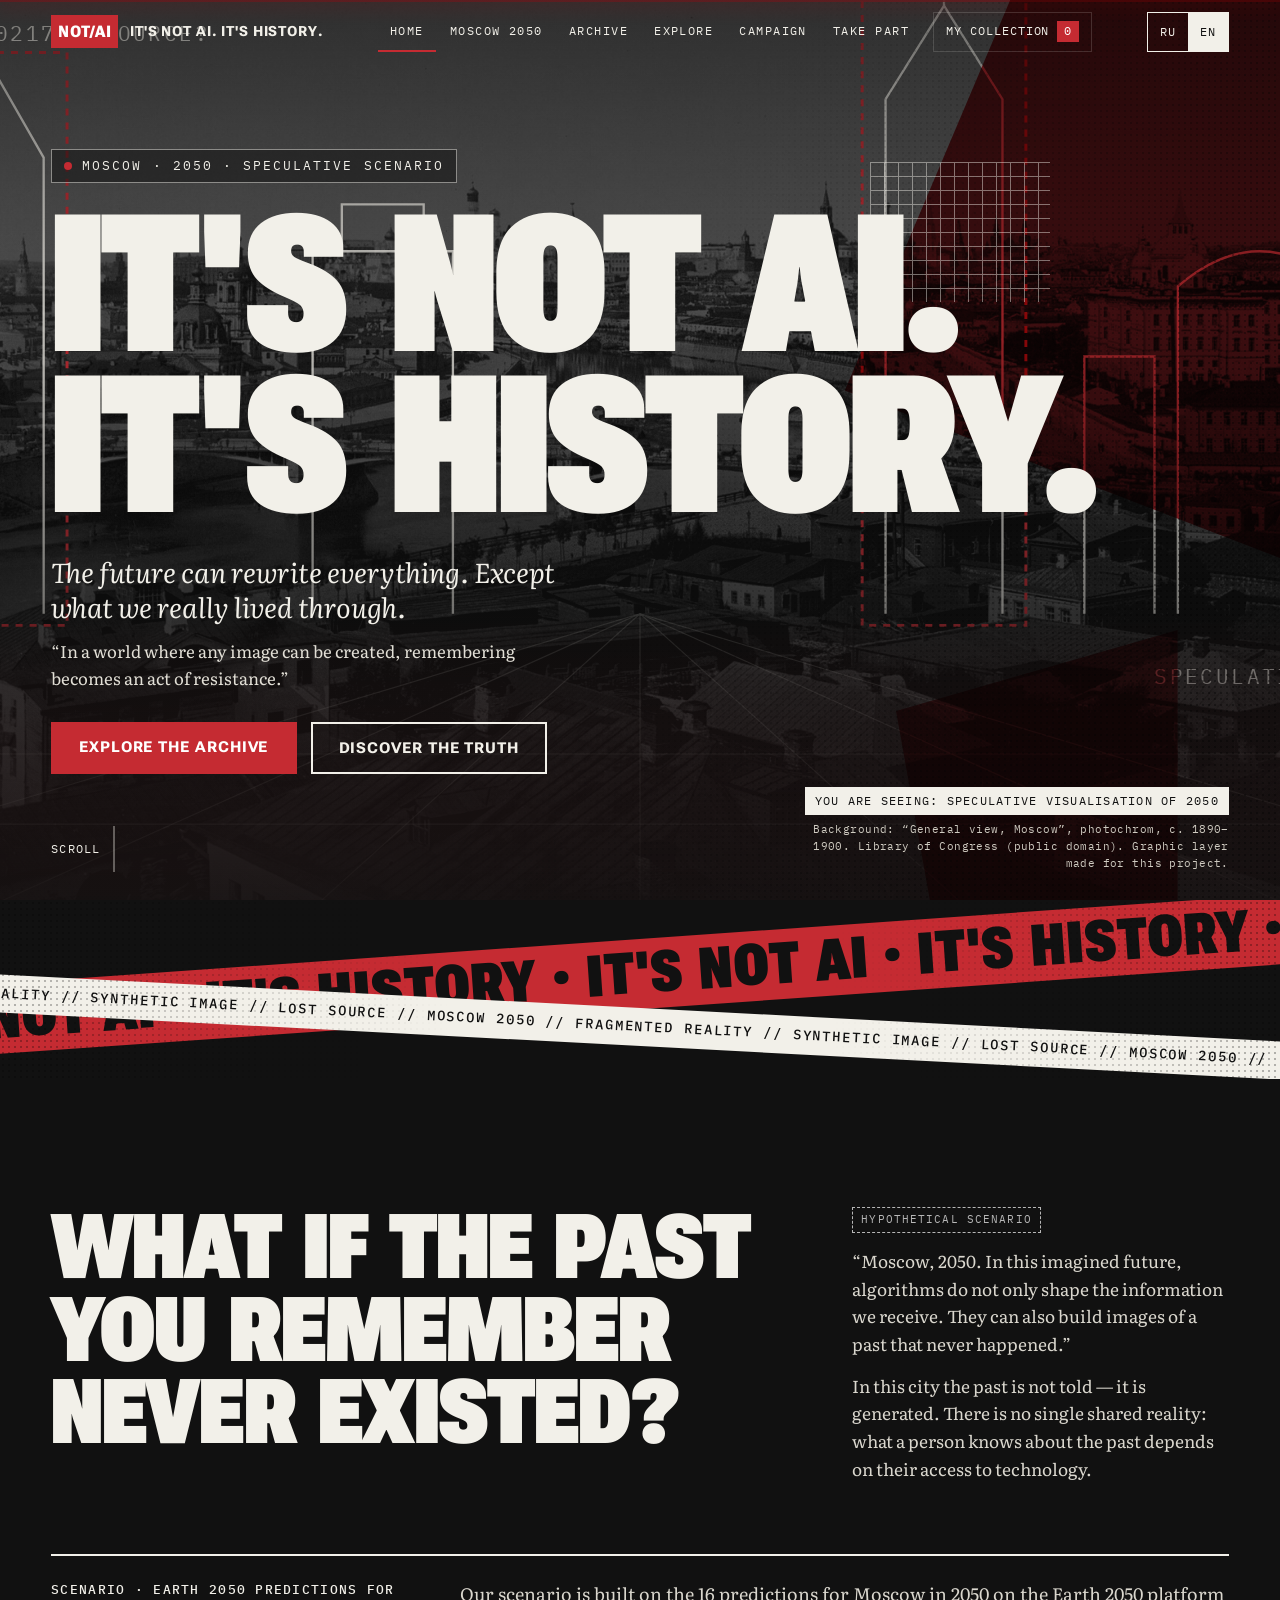
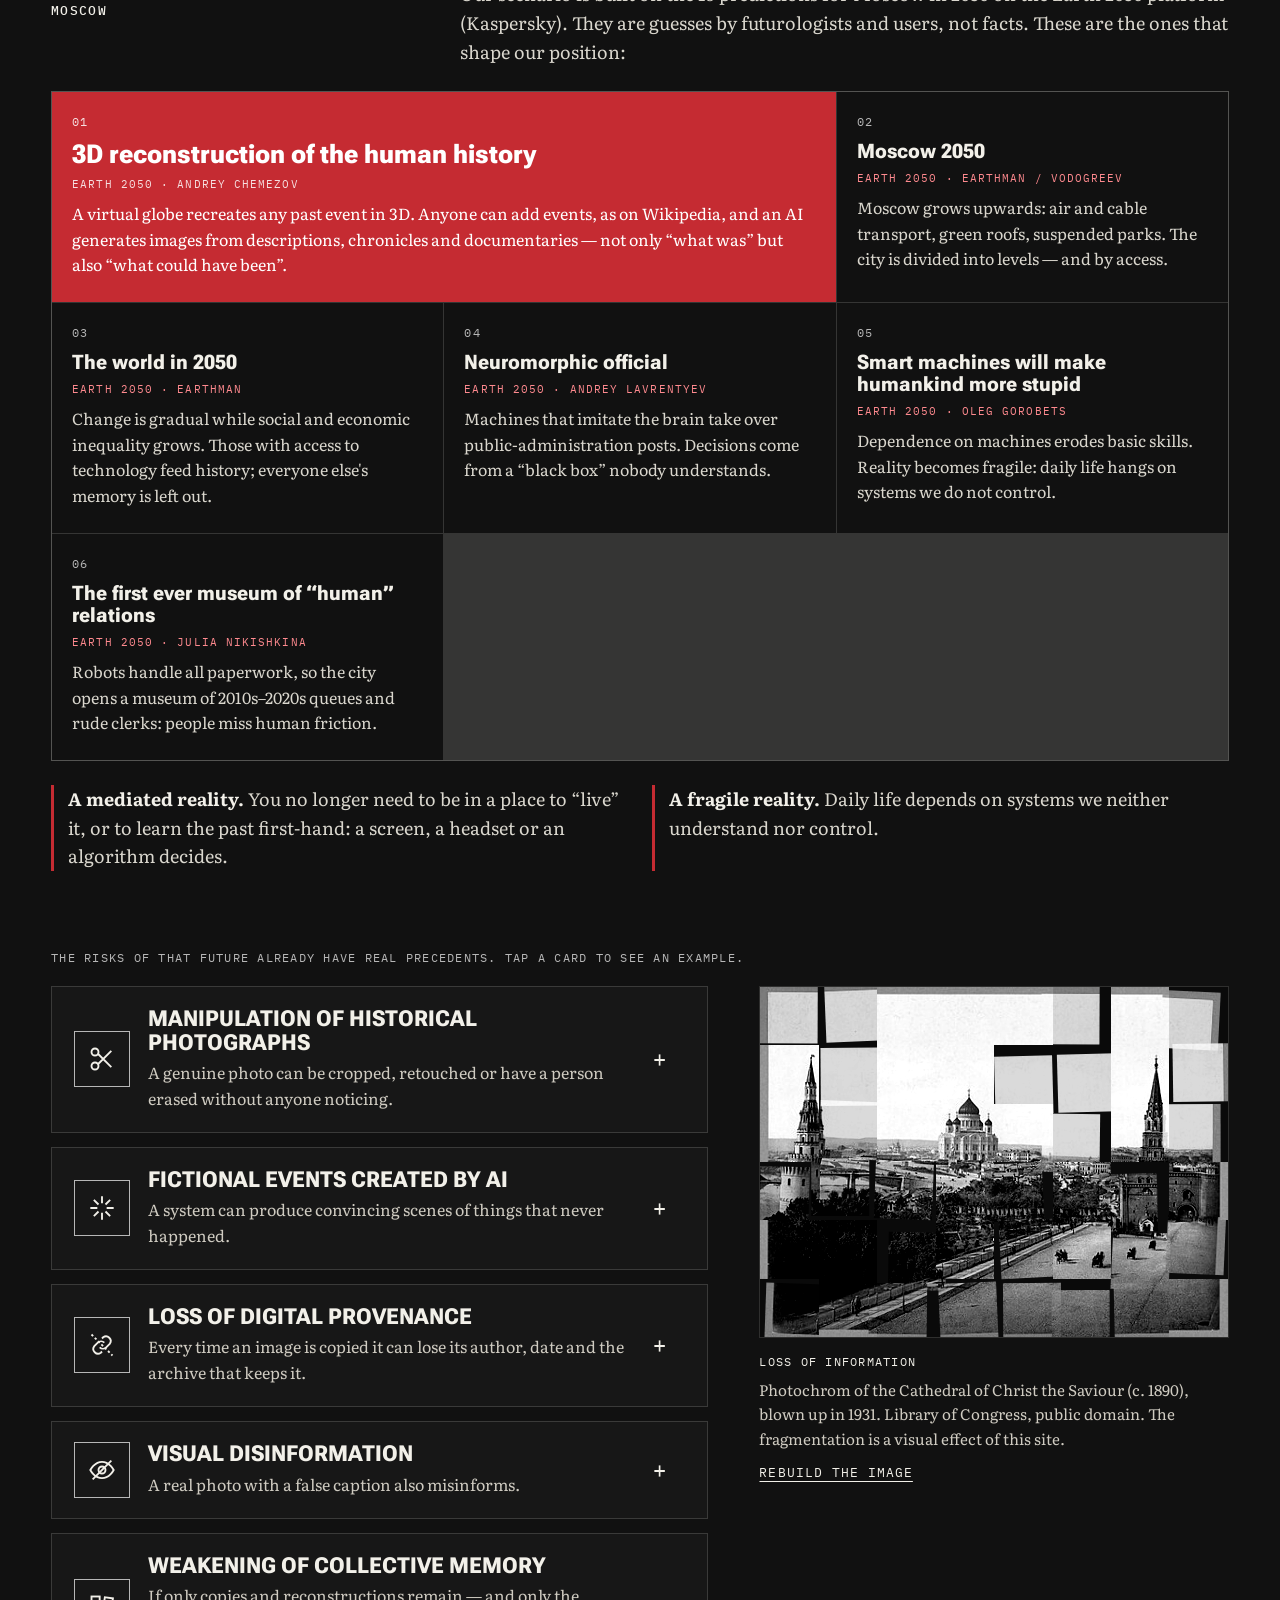
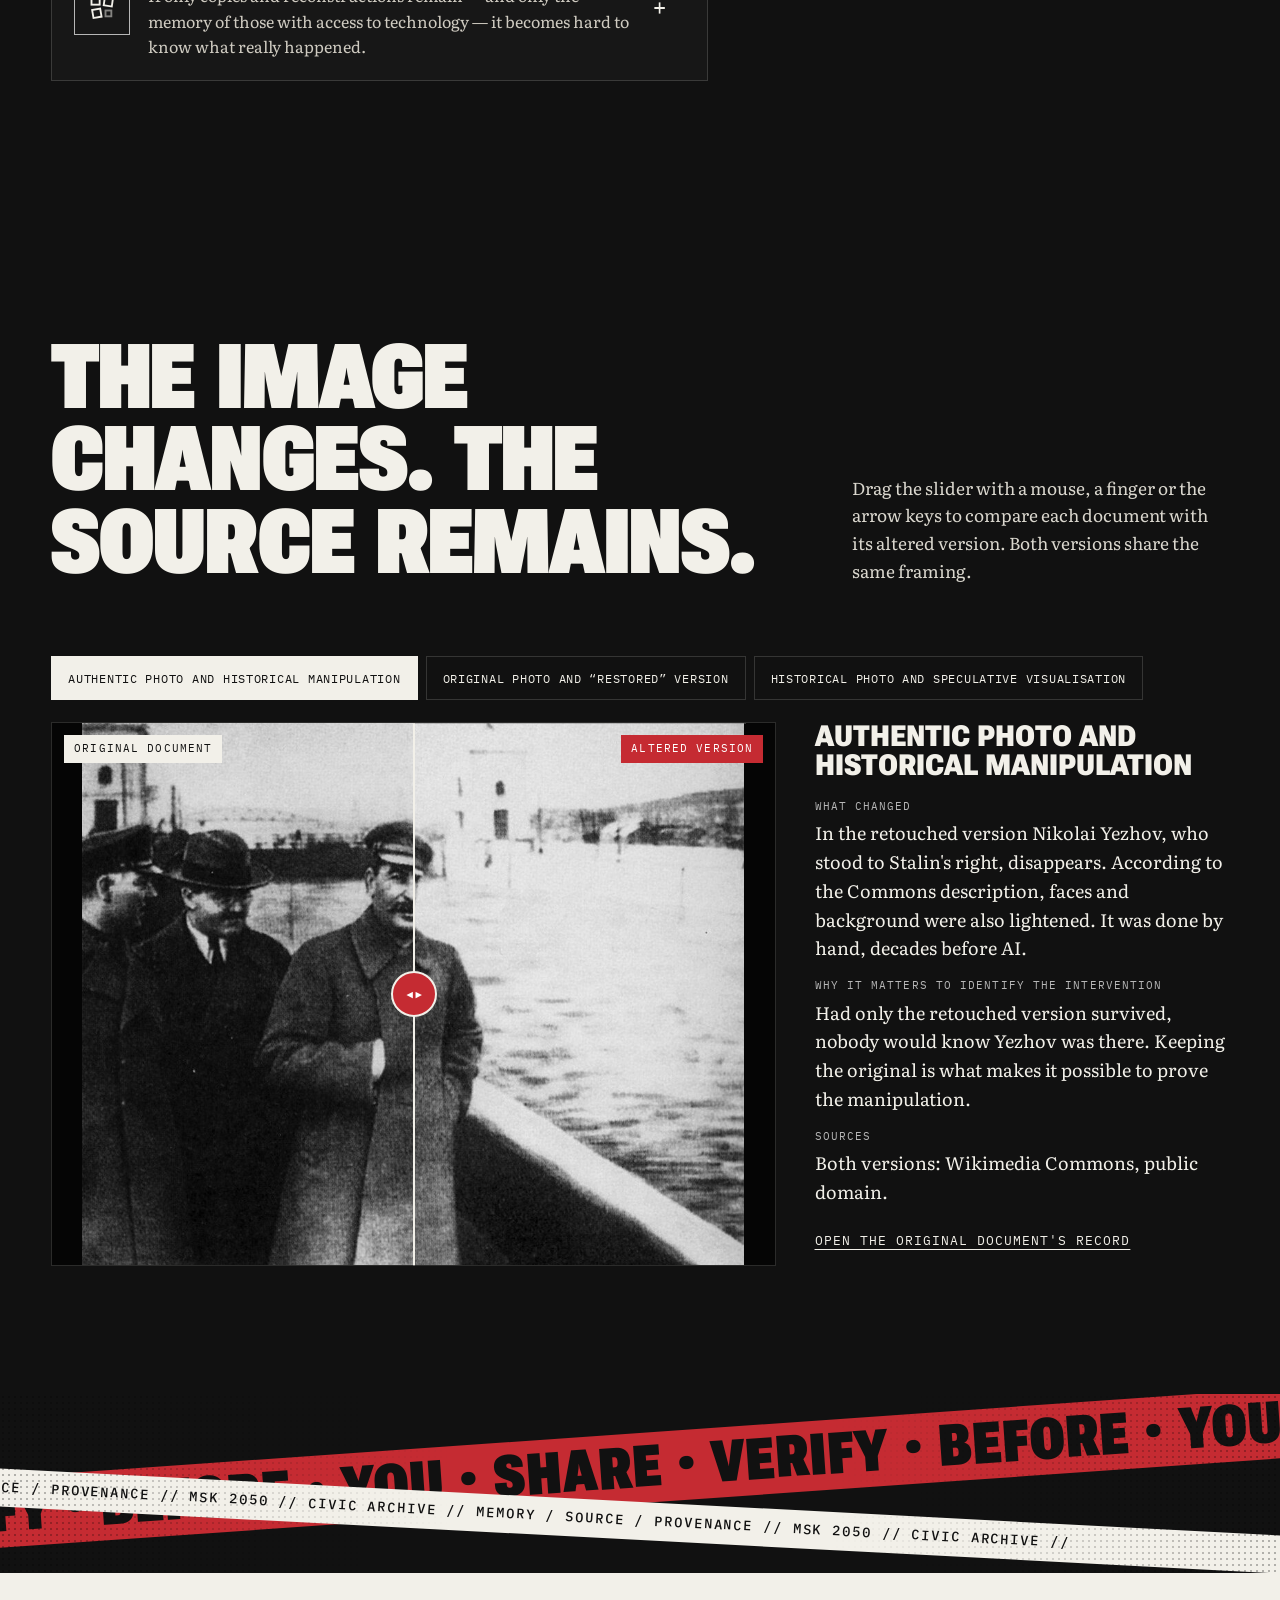
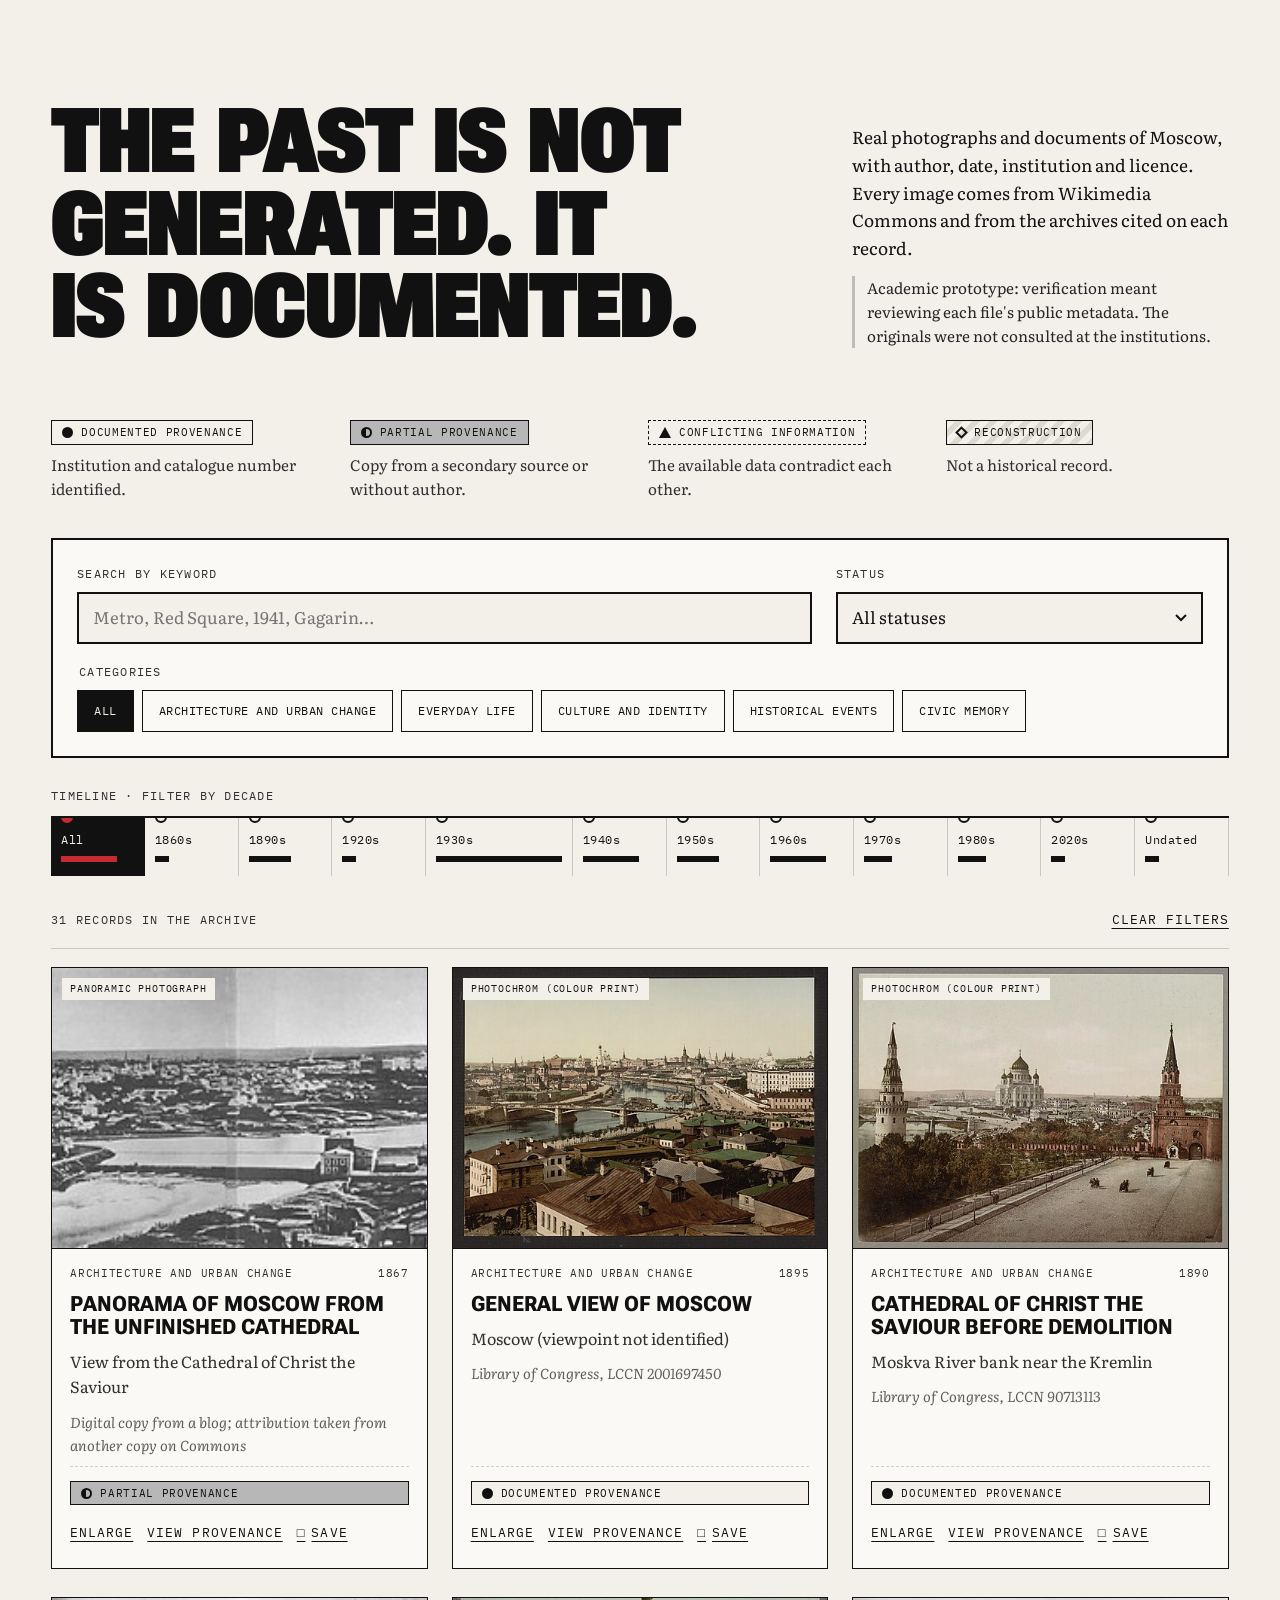
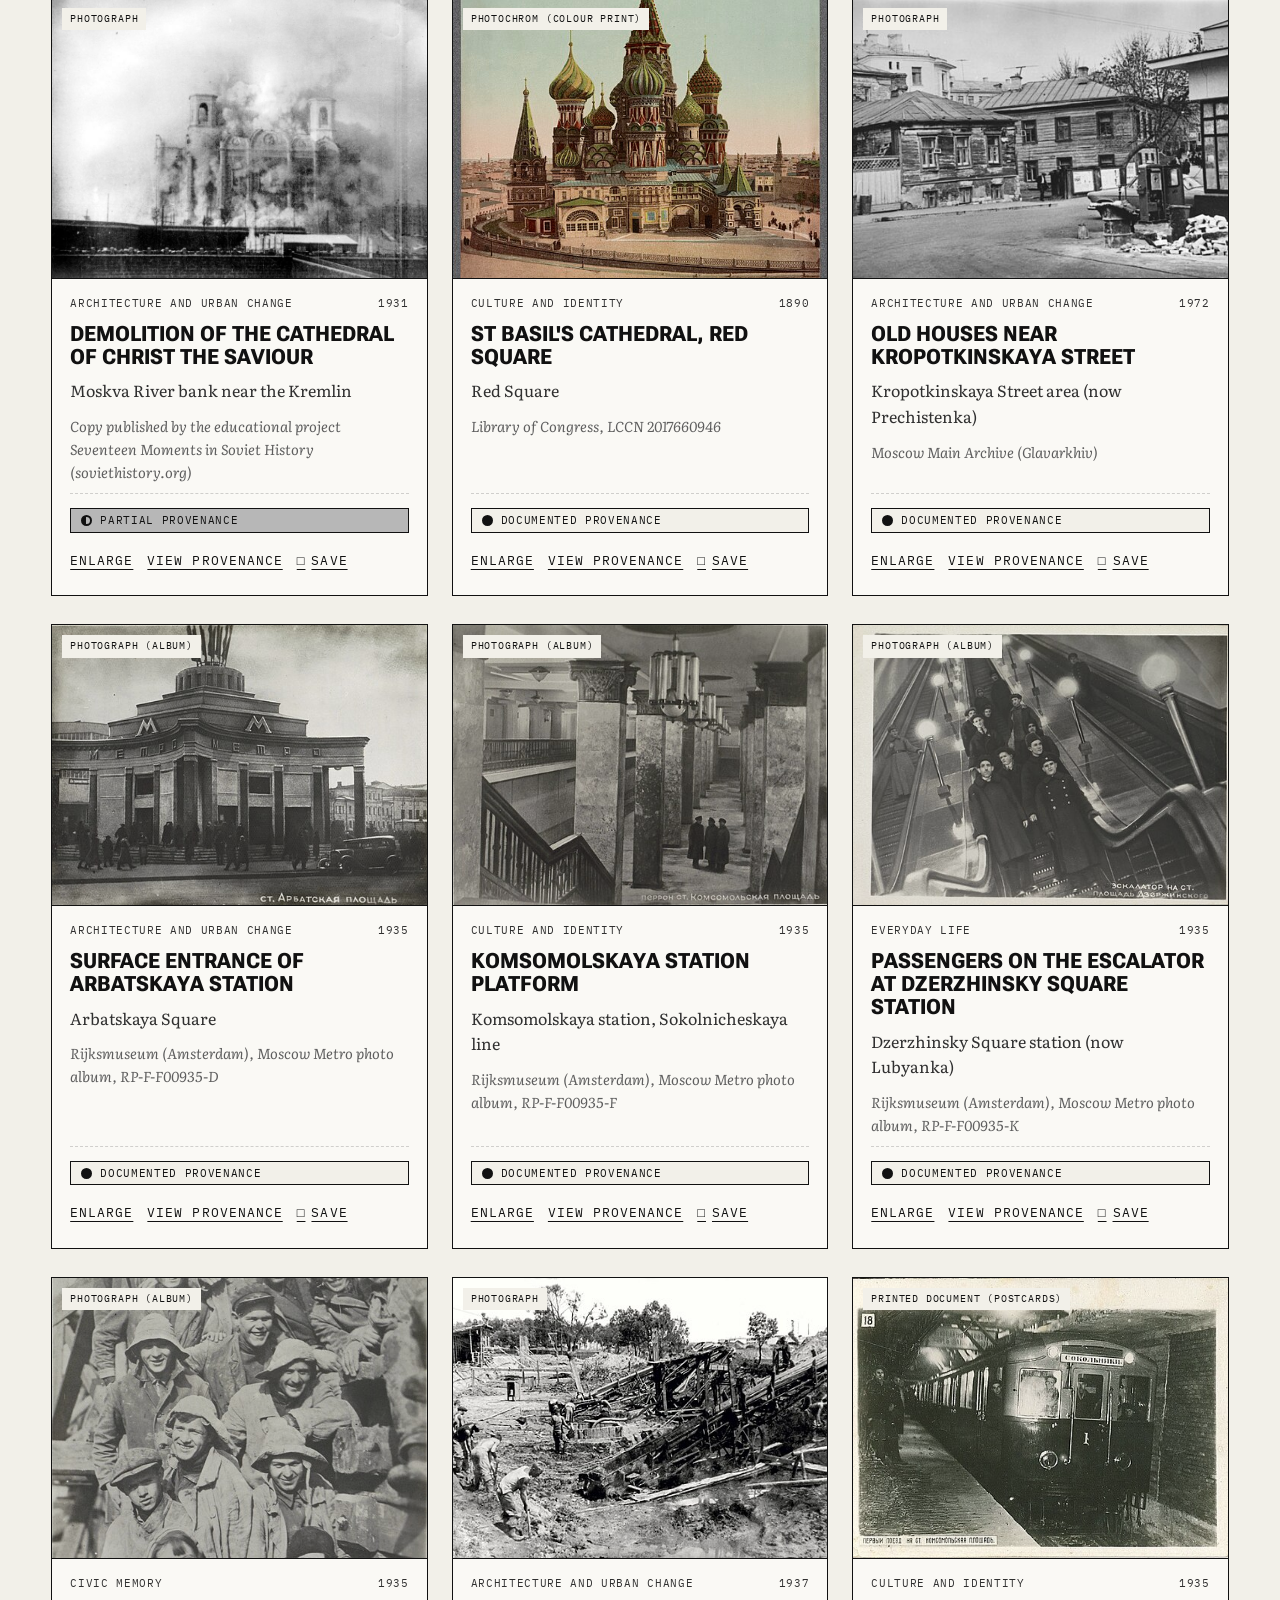
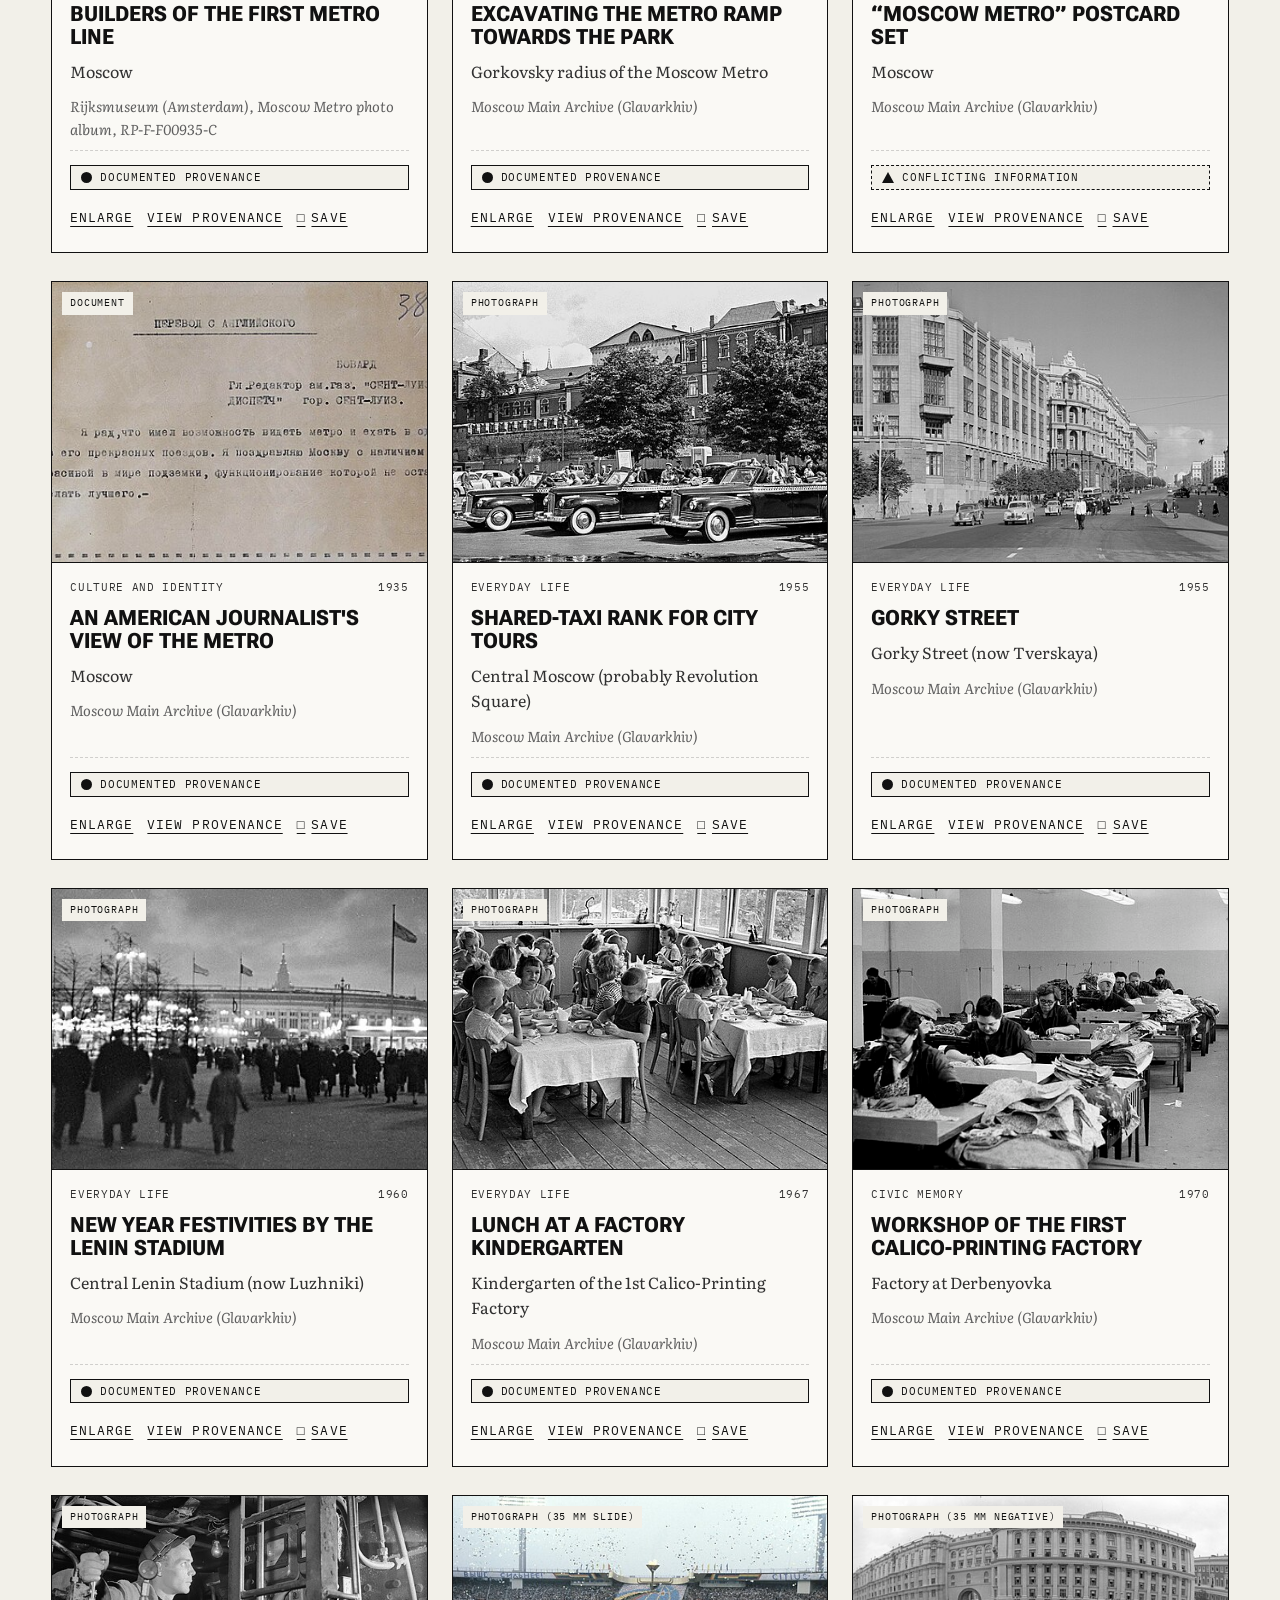
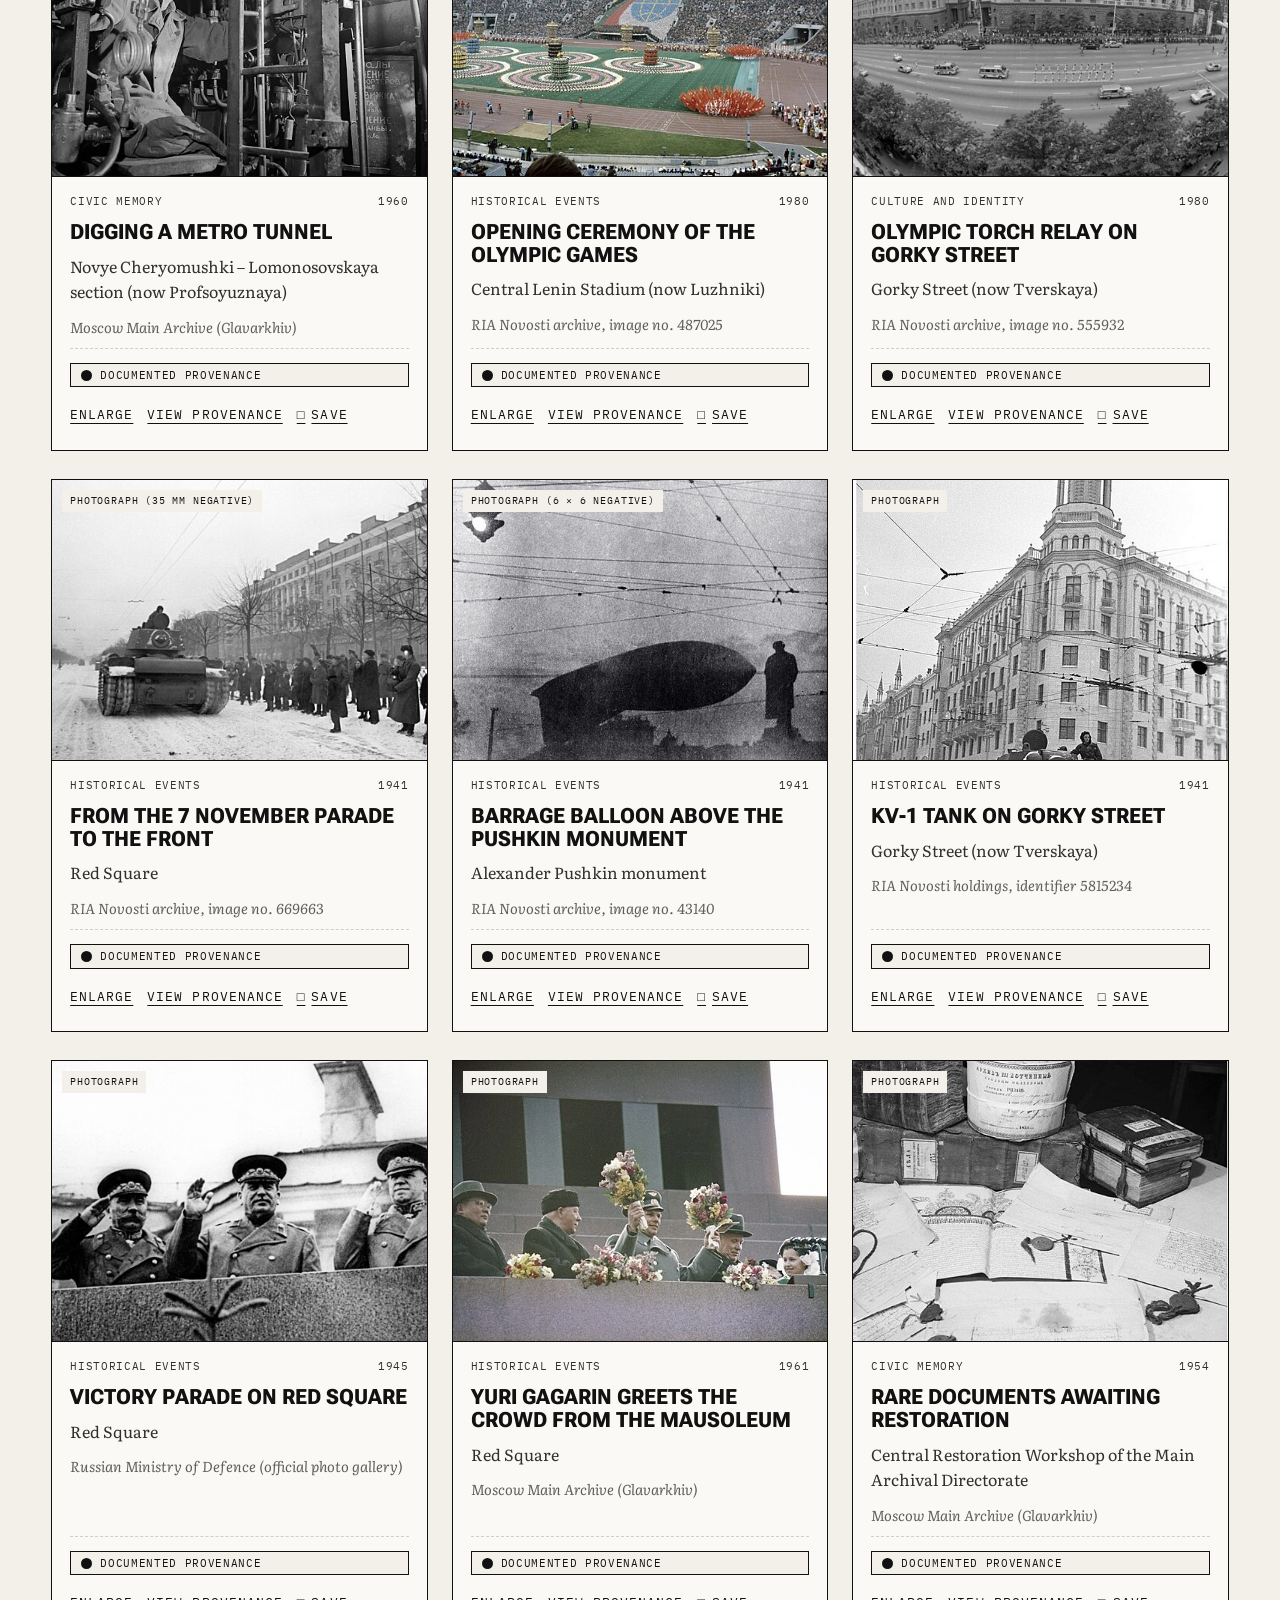
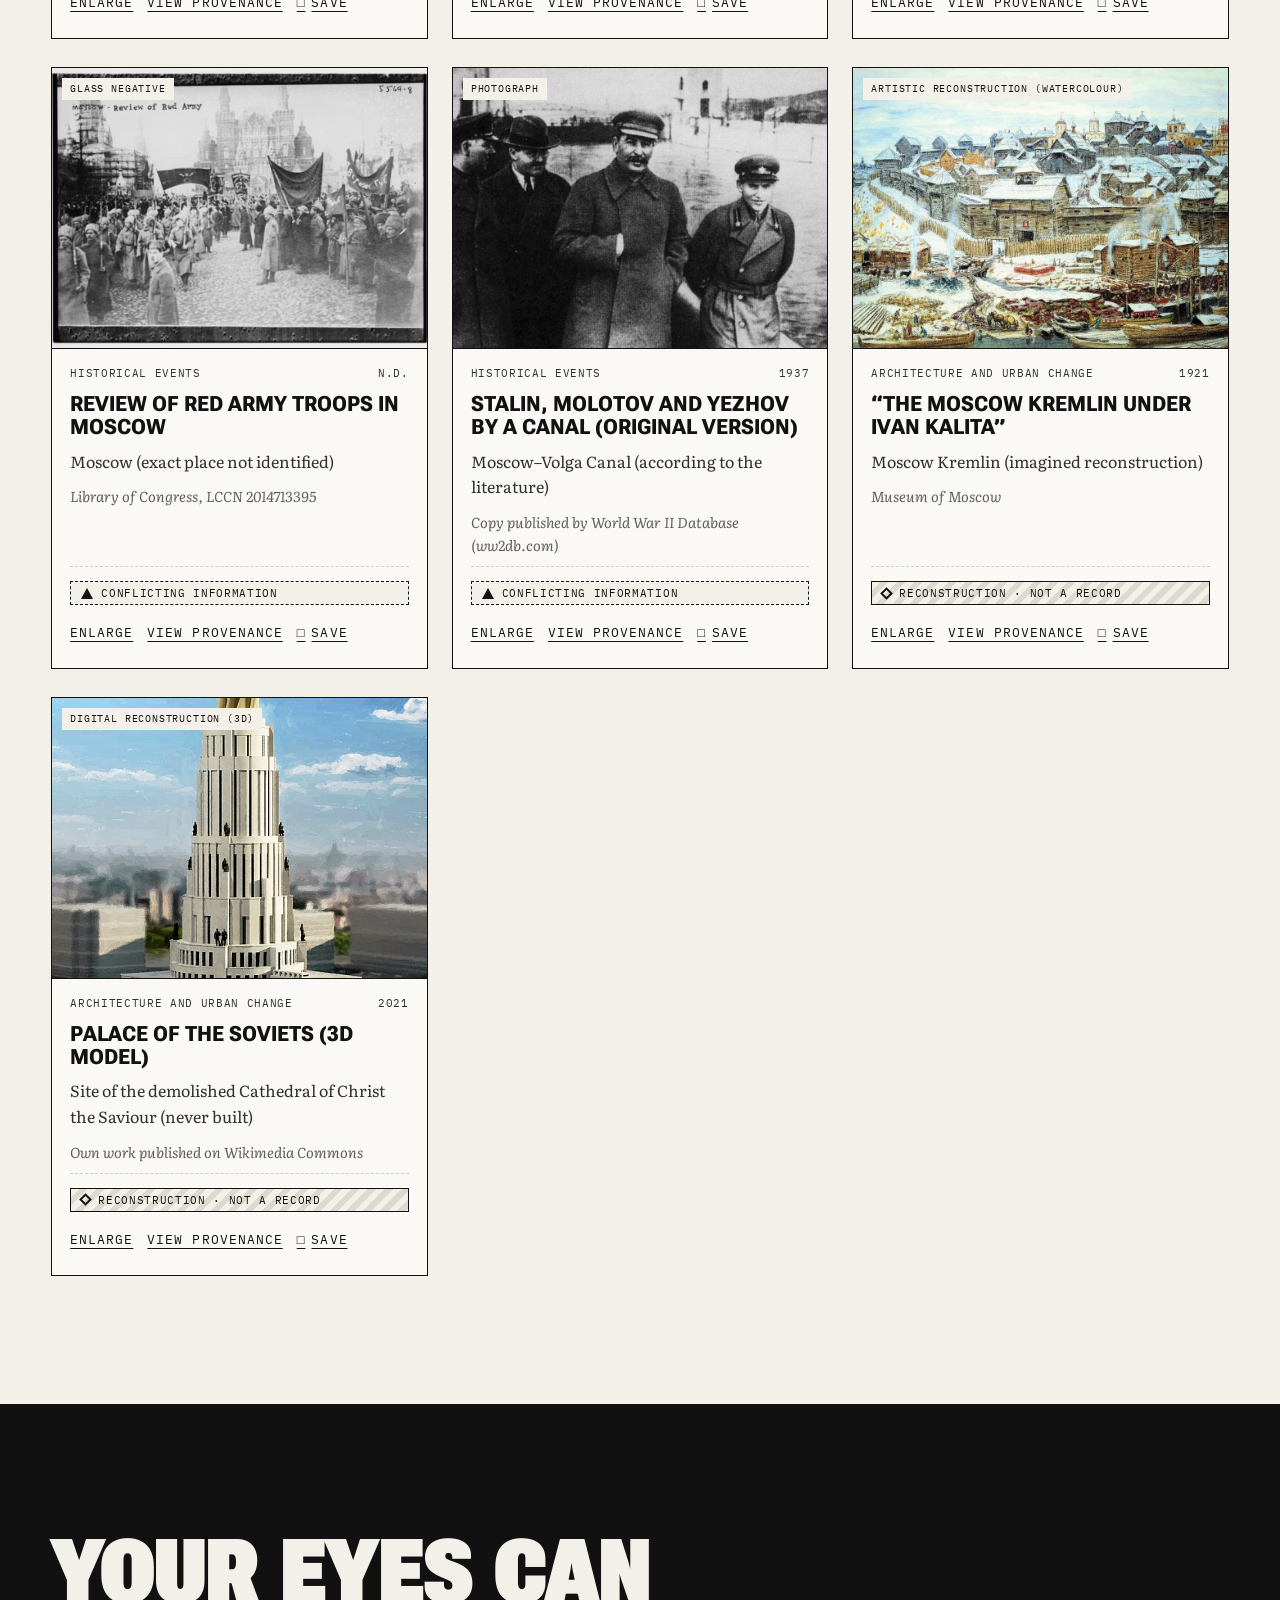
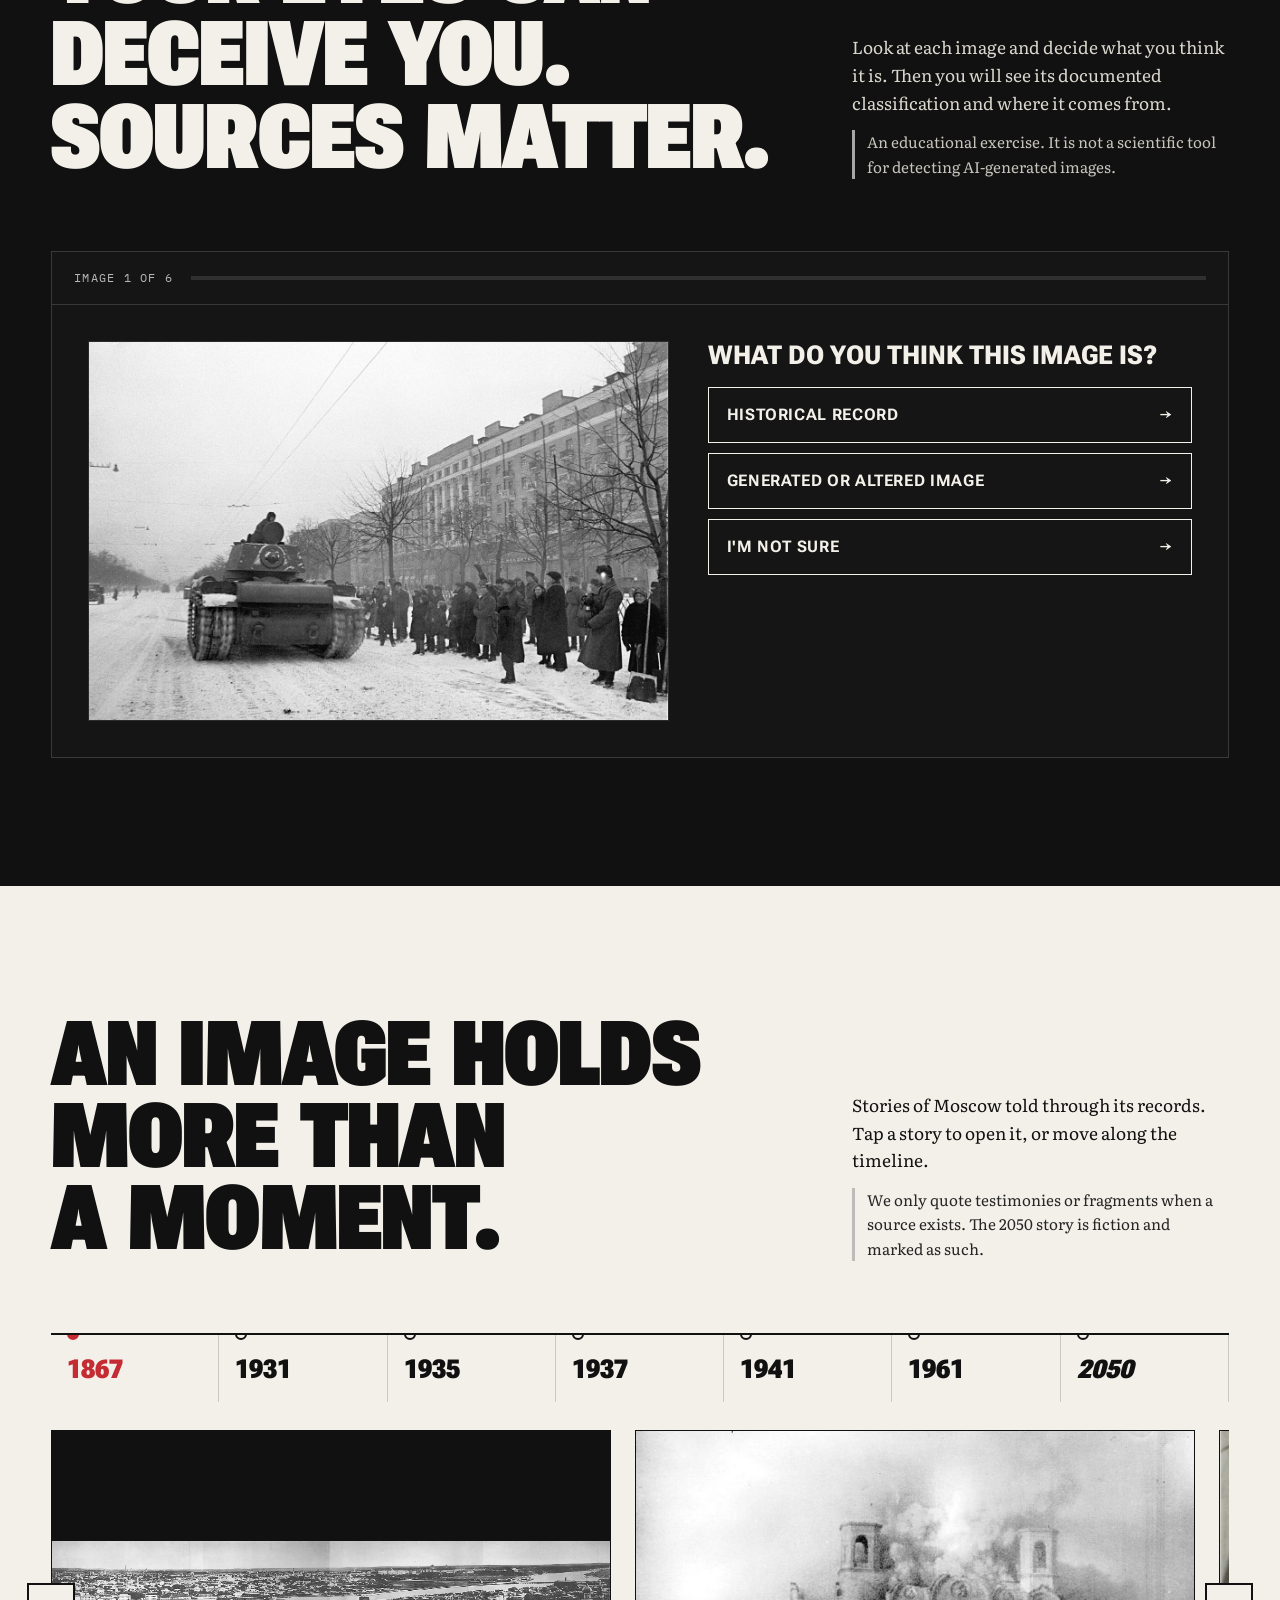
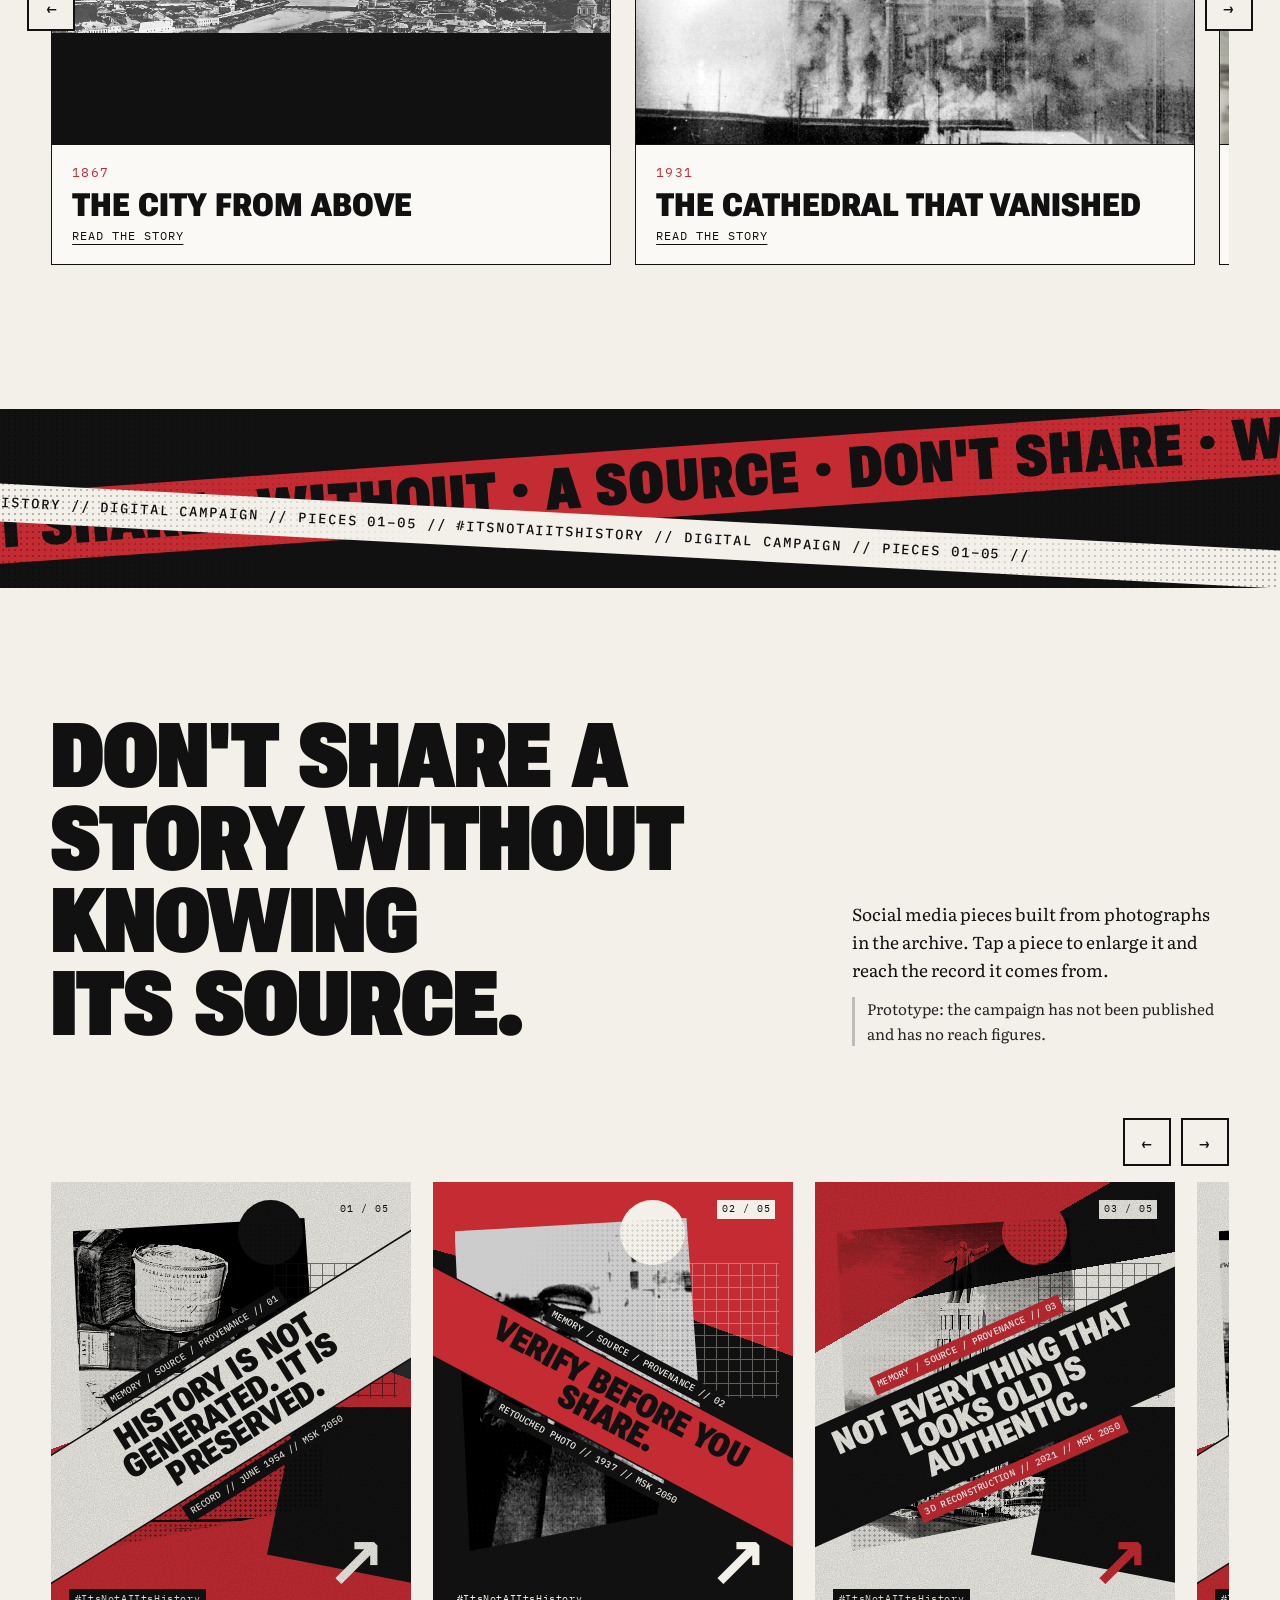
==== moscu-2050/en.html @ 82d879c1 "Moscú 2050 en ruso (por defecto) e inglés, con el escenario de la investigación del equipo" ====
<!doctype html>
<html lang="en">
<head>
  <meta charset="utf-8">
  <meta name="viewport" content="width=device-width, initial-scale=1">
  <title>IT'S NOT AI. IT'S HISTORY. · Moscow 2050 · Memory archive</title>
  <meta name="description" content="A speculative design project set in Moscow, 2050. An archive of real historical photographs of Moscow with their provenance, to tell what is documented from what is fabricated.">
  <meta name="theme-color" content="#111111">
  <meta property="og:type" content="website">
  <meta property="og:locale" content="en_GB">
  <meta property="og:title" content="IT'S NOT AI. IT'S HISTORY. · Moscow 2050">
  <meta property="og:description" content="The future can rewrite everything. Except what we really lived through.">
  <meta property="og:image" content="https://katbogo.github.io/no-es-ia-es-historia/moscu-2050/img/archivo/vista-general-1890-sm.jpg">
  <meta name="twitter:card" content="summary_large_image">
  <link rel="alternate" hreflang="ru" href="https://katbogo.github.io/no-es-ia-es-historia/moscu-2050/">
  <link rel="alternate" hreflang="en" href="https://katbogo.github.io/no-es-ia-es-historia/moscu-2050/en.html">
  <link rel="icon" href="img/favicon.svg" type="image/svg+xml">
  <link rel="preconnect" href="https://fonts.googleapis.com">
  <link rel="preconnect" href="https://fonts.gstatic.com" crossorigin>
  <link href="https://fonts.googleapis.com/css2?family=Roboto+Flex:opsz,wdth,wght@8..144,25..151,400..1000&family=IBM+Plex+Mono:wght@400;500&family=Literata:ital,opsz,wght@0,7..72,400..600;1,7..72,400&display=swap" rel="stylesheet">
  <link rel="preload" as="image" href="img/archivo/vista-general-1890.jpg">
  <link rel="stylesheet" href="css/styles.css">
</head>
<body>
  <a class="skip" href="#contenido">Skip to content</a>
  <div class="progress" aria-hidden="true"><span id="progreso"></span></div>

  <!-- ===================== NAVIGATION ===================== -->
  <header class="nav" id="nav">
    <div class="nav__inner">
      <a class="brand" href="#inicio" aria-label="IT'S NOT AI. IT'S HISTORY. Go to top">
        <span class="brand__mark" aria-hidden="true">NOT/AI</span>
        <span class="brand__text">It's not AI. It's history.</span>
      </a>
      <div class="idioma" role="group" aria-label="Language">
        <a class="idioma__otro" href="./" hreflang="ru" lang="ru" data-idioma>RU<span class="sr-only"> — русская версия</span></a>
        <span class="idioma__actual" aria-current="true">EN</span>
      </div>
      <button class="nav__toggle" type="button" aria-expanded="false" aria-controls="menu">
        <span class="nav__bars" aria-hidden="true"></span><span class="sr-only">Open menu</span>
      </button>
      <nav class="nav__menu" id="menu" aria-label="Main">
        <ul>
          <li><a href="#inicio">Home</a></li>
          <li><a href="#moscu-2050">Moscow 2050</a></li>
          <li><a href="#archivo">Archive</a></li>
          <li><a href="#explora">Explore</a></li>
          <li><a href="#campana">Campaign</a></li>
          <li><a href="#participa">Take part</a></li>
        </ul>
        <button class="nav__coleccion" type="button" data-abrir-coleccion>
          My collection <span class="contador" data-contador-coleccion>0</span>
        </button>
      </nav>
    </div>
  </header>

  <main id="contenido">

    <!-- ===================== 1. HERO ===================== -->
    <section class="hero" id="inicio" aria-labelledby="hero-titulo">
      <div class="hero__media" aria-hidden="true">
        <div class="hero__parallax">
          <img class="hero__foto" src="img/archivo/vista-general-1890.jpg" alt="" width="1920" height="1429">
          <svg class="hero__capa" viewBox="0 0 1600 1000" preserveAspectRatio="xMidYMid slice">
            <defs>
              <linearGradient id="hz" x1="0" y1="0" x2="0" y2="1">
                <stop offset="0" stop-color="#C52B32" stop-opacity="0"/>
                <stop offset="1" stop-color="#C52B32" stop-opacity=".35"/>
              </linearGradient>
            </defs>
            <rect width="1600" height="1000" fill="#111" opacity=".55"/>
            <g stroke="#F2F0E9" stroke-opacity=".22" fill="none">
              <path d="M0 760 H1600 M0 820 H1600 M0 900 H1600 M0 1000 H1600"/>
              <path d="M800 640 L-400 1000 M800 640 L0 1000 M800 640 L400 1000 M800 640 L800 1000 M800 640 L1200 1000 M800 640 L1600 1000 M800 640 L2000 1000"/>
            </g>
            <g stroke="#F2F0E9" stroke-width="2" fill="none" stroke-opacity=".85">
              <path d="M210 640 V250 L250 180 L290 250 V640"/>
              <path d="M250 180 V90"/>
              <path d="M520 640 V330 H640 V640 M545 330 V290 H615 V330"/>
              <path d="M1010 640 V200 L1060 120 L1110 200 V640 M1060 120 V40"/>
              <path d="M1260 640 V360 Q1330 300 1400 360 V640"/>
              <path d="M1180 640 V420 H1240 V640"/>
            </g>
            <g stroke="#C52B32" stroke-width="2.5" fill="none">
              <rect x="190" y="160" width="120" height="490" stroke-dasharray="6 6"/>
              <rect x="990" y="30" width="140" height="620" stroke-dasharray="6 6"/>
            </g>
            <g fill="#F2F0E9" font-family="IBM Plex Mono, monospace" font-size="18" letter-spacing="2">
              <text x="196" y="150">OBJ-0217 · SOURCE?</text>
              <text x="996" y="22">SYNTH-TOWER · 98.2%</text>
              <text x="1240" y="700">SPECULATIVE LAYER</text>
            </g>
            <rect y="640" width="1600" height="360" fill="url(#hz)"/>
          </svg>
        </div>
        <div class="hero__scan"></div>
        <div class="hero__sombra"></div>
        <div class="hero__collage"><span class="hero__bloque hero__bloque--1"></span><span class="hero__bloque hero__bloque--2"></span><span class="hero__trama"></span><span class="hero__rejilla"></span></div>
      </div>

      <div class="hero__contenido">
        <p class="kicker"><span class="dot" aria-hidden="true"></span>Moscow · 2050 · Speculative scenario</p>
        <h1 class="hero__titulo" id="hero-titulo">
          <span class="linea glitch" data-text="IT'S NOT AI.">IT'S NOT AI.</span>
          <span class="linea">IT'S HISTORY.</span>
        </h1>
        <p class="hero__eslogan">The future can rewrite everything. Except what we really lived through.</p>
        <p class="hero__lede">“In a world where any image can be created, remembering becomes an act of resistance.”</p>
        <div class="hero__acciones">
          <a class="btn btn--rojo" href="#archivo">Explore the archive</a>
          <a class="btn btn--linea" href="#explora" data-iniciar-quiz>Discover the truth</a>
        </div>
      </div>

      <div class="hero__leyenda mono" aria-live="polite">
        <p><span class="hero__estado" id="hero-estado">You are seeing: speculative visualisation of 2050</span></p>
        <p class="hero__credito">Background: “General view, Moscow”, photochrom, c. 1890–1900. Library of Congress (public domain). Graphic layer made for this project.</p>
      </div>

      <a class="hero__scroll" href="#moscu-2050"><span class="mono">Scroll</span><span class="hero__flecha" aria-hidden="true"></span></a>
    </section>

    <div class="cinta" aria-hidden="true">
      <div class="cinta__banda cinta__banda--roja"><span>IT'S NOT AI · IT'S HISTORY · IT'S NOT AI · IT'S HISTORY · IT'S NOT AI · IT'S HISTORY · IT'S NOT AI · IT'S HISTORY ·</span></div>
      <div class="cinta__banda cinta__banda--hueso"><span>FRAGMENTED REALITY // SYNTHETIC IMAGE // LOST SOURCE // MOSCOW 2050 // FRAGMENTED REALITY // SYNTHETIC IMAGE // LOST SOURCE // MOSCOW 2050 //</span></div>
    </div>

    <!-- ===================== 2. THE PROBLEM ===================== -->
    <section class="seccion seccion--oscura problema" id="moscu-2050" aria-labelledby="problema-titulo">
      <div class="contenedor">
        <header class="cabecera reveal">
          <h2 class="titular" id="problema-titulo">What if the past you remember never existed?</h2>
          <div class="cabecera__texto">
            <p class="especulativo mono">Hypothetical scenario</p>
            <p>“Moscow, 2050. In this imagined future, algorithms do not only shape the information we receive. They can also build images of a past that never happened.”</p>
            <p>In this city the past is not told — it is generated. There is no single shared reality: what a person knows about the past depends on their access to technology.</p>
          </div>
        </header>

        <div class="escenario reveal" aria-labelledby="escenario-titulo">
          <div class="escenario__cabeza">
            <h3 class="mono" id="escenario-titulo">Scenario · Earth 2050 predictions for Moscow</h3>
            <p>Our scenario is built on the 16 predictions for Moscow in 2050 on the Earth 2050 platform (Kaspersky). They are guesses by futurologists and users, not facts. These are the ones that shape our position:</p>
          </div>
          <ol class="escenario__lista" id="escenario"></ol>
          <div class="escenario__postura">
            <p><strong>A mediated reality.</strong> You no longer need to be in a place to “live” it, or to learn the past first-hand: a screen, a headset or an algorithm decides.</p>
            <p><strong>A fragile reality.</strong> Daily life depends on systems we neither understand nor control.</p>
          </div>
        </div>

        <p class="subtitulo mono">The risks of that future already have real precedents. Tap a card to see an example.</p>

        <div class="problema__grid">
          <ul class="riesgos" id="riesgos"></ul>

          <figure class="fragmento reveal" id="fragmento">
            <div class="fragmento__lienzo" id="fragmento-lienzo" role="img" aria-label="A photochrom of the Cathedral of Christ the Saviour (c. 1890) breaks into fragments to represent loss of information."></div>
            <figcaption>
              <span class="mono">Loss of information</span>
              Photochrom of the Cathedral of Christ the Saviour (c. 1890), blown up in 1931. Library of Congress, public domain. The fragmentation is a visual effect of this site.
              <button class="btn-texto" type="button" id="fragmento-boton">Rebuild the image</button>
            </figcaption>
          </figure>
        </div>
      </div>
    </section>

    <!-- ===================== 2B. BEFORE AND AFTER ===================== -->
    <section class="seccion seccion--oscura comparador" id="antes-despues" aria-labelledby="comparador-titulo">
      <div class="contenedor">
        <header class="cabecera reveal">
          <h2 class="titular" id="comparador-titulo">The image changes. The source remains.</h2>
          <div class="cabecera__texto">
            <p>Drag the slider with a mouse, a finger or the arrow keys to compare each document with its altered version. Both versions share the same framing.</p>
          </div>
        </header>

        <div class="comparador__pestanas" role="tablist" aria-label="Comparisons" id="comparador-tabs"></div>

        <div class="comparador__grid">
          <div class="comparador__visor" id="visor">
            <img class="visor__base" id="visor-original" alt="">
            <div class="visor__intervenida" id="visor-capa-wrap">
              <img id="visor-intervenida" alt="">
              <svg class="visor__especulativa" id="visor-especulativa" viewBox="0 0 1600 1000" preserveAspectRatio="xMidYMid slice" aria-hidden="true">
                <g stroke="#F2F0E9" stroke-width="3" fill="none" stroke-opacity=".9">
                  <path d="M120 1000 V260 L200 140 L280 260 V1000"/><path d="M200 140 V40"/>
                  <path d="M1250 1000 V300 Q1350 210 1450 300 V1000"/>
                  <path d="M0 520 C400 470 1200 470 1600 520"/>
                </g>
                <g stroke="#C52B32" stroke-width="4" fill="none" stroke-dasharray="10 8">
                  <rect x="560" y="300" width="300" height="220"/>
                  <rect x="100" y="120" width="200" height="880"/>
                </g>
                <g fill="#F2F0E9" font-family="IBM Plex Mono, monospace" font-size="30" letter-spacing="3">
                  <text x="560" y="285">RECOGNISED · 0.97</text>
                  <text x="100" y="105">ADDED ELEMENT</text>
                  <text x="1080" y="960">MSK · 2050</text>
                </g>
              </svg>
            </div>
            <span class="visor__etiqueta visor__etiqueta--izq mono">Original document</span>
            <span class="visor__etiqueta visor__etiqueta--der mono">Altered version</span>
            <div class="visor__linea" id="visor-linea" aria-hidden="true"><span></span></div>
            <label class="sr-only" for="visor-rango">Slider position: original document on the left, altered version on the right</label>
            <input type="range" id="visor-rango" class="visor__rango" min="0" max="100" value="50" step="1">
          </div>
          <div class="comparador__texto" id="comparador-texto" aria-live="polite"></div>
        </div>
      </div>
    </section>

    <div class="cinta" aria-hidden="true">
      <div class="cinta__banda cinta__banda--roja"><span>VERIFY · BEFORE · YOU · SHARE · VERIFY · BEFORE · YOU · SHARE · VERIFY · BEFORE · YOU · SHARE · VERIFY · BEFORE · YOU · SHARE ·</span></div>
      <div class="cinta__banda cinta__banda--hueso"><span>MEMORY / SOURCE / PROVENANCE // MSK 2050 // CIVIC ARCHIVE // MEMORY / SOURCE / PROVENANCE // MSK 2050 // CIVIC ARCHIVE //</span></div>
    </div>

    <!-- ===================== 3. ARCHIVE ===================== -->
    <section class="seccion seccion--clara archivo" id="archivo" aria-labelledby="archivo-titulo">
      <div class="contenedor">
        <header class="cabecera reveal">
          <h2 class="titular" id="archivo-titulo">The past is not generated. It is documented.</h2>
          <div class="cabecera__texto">
            <p>Real photographs and documents of Moscow, with author, date, institution and licence. Every image comes from Wikimedia Commons and from the archives cited on each record.</p>
            <p class="nota">Academic prototype: verification meant reviewing each file's public metadata. The originals were not consulted at the institutions.</p>
          </div>
        </header>

        <ul class="leyenda-estados" aria-label="Verification status">
          <li><span class="estado estado--documentada"><i aria-hidden="true"></i>Documented provenance</span> Institution and catalogue number identified.</li>
          <li><span class="estado estado--parcial"><i aria-hidden="true"></i>Partial provenance</span> Copy from a secondary source or without author.</li>
          <li><span class="estado estado--conflicto"><i aria-hidden="true"></i>Conflicting information</span> The available data contradict each other.</li>
          <li><span class="estado estado--reconstruccion"><i aria-hidden="true"></i>Reconstruction</span> Not a historical record.</li>
        </ul>

        <form class="herramientas" id="filtros" role="search" aria-label="Search the archive" onsubmit="return false">
          <div class="campo-buscar">
            <label for="buscar" class="mono">Search by keyword</label>
            <input type="search" id="buscar" placeholder="Metro, Red Square, 1941, Gagarin…" autocomplete="off">
          </div>
          <div class="campo-estado">
            <label for="estado" class="mono">Status</label>
            <select id="estado"><option value="">All statuses</option></select>
          </div>
          <fieldset class="categorias">
            <legend class="mono">Categories</legend>
            <div class="chips" id="categorias"></div>
          </fieldset>
        </form>

        <div class="linea-tiempo" aria-labelledby="lt-titulo">
          <p class="mono" id="lt-titulo">Timeline · filter by decade</p>
          <div class="linea-tiempo__pista" id="linea-tiempo" role="group" aria-labelledby="lt-titulo"></div>
        </div>

        <div class="resultados-barra">
          <p class="mono" id="resultados" role="status" aria-live="polite">Loading the archive…</p>
          <button class="btn-texto" type="button" id="limpiar">Clear filters</button>
        </div>

        <ul class="galeria" id="galeria" aria-label="Archive records"></ul>

        <div class="vacio" id="vacio" hidden>
          <p class="titular titular--s">No records</p>
          <p>No records match those criteria. Try another word, decade or category.</p>
          <button class="btn btn--rojo" type="button" id="vacio-limpiar">Show the whole archive</button>
        </div>
        <p class="error-carga" id="error-archivo" hidden role="alert">The archive could not be loaded. Please reload the page.</p>
      </div>
    </section>

    <!-- ===================== 4. REAL OR GENERATED? ===================== -->
    <section class="seccion seccion--oscura quiz" id="explora" aria-labelledby="quiz-titulo">
      <div class="contenedor">
        <header class="cabecera reveal">
          <h2 class="titular" id="quiz-titulo">Your eyes can deceive you. Sources matter.</h2>
          <div class="cabecera__texto">
            <p>Look at each image and decide what you think it is. Then you will see its documented classification and where it comes from.</p>
            <p class="nota">An educational exercise. It is not a scientific tool for detecting AI-generated images.</p>
          </div>
        </header>

        <div class="quiz__panel" id="quiz">
          <div class="quiz__progreso">
            <p class="mono" id="quiz-paso">Image 1 of 6</p>
            <div class="barra" aria-hidden="true"><span id="quiz-barra"></span></div>
          </div>
          <div class="quiz__cuerpo" id="quiz-cuerpo"></div>
        </div>
      </div>
    </section>

    <!-- ===================== 5. STORIES ===================== -->
    <section class="seccion seccion--clara historias" id="historias" aria-labelledby="historias-titulo">
      <div class="contenedor">
        <header class="cabecera reveal">
          <h2 class="titular" id="historias-titulo">An image holds more than a moment.</h2>
          <div class="cabecera__texto">
            <p>Stories of Moscow told through its records. Tap a story to open it, or move along the timeline.</p>
            <p class="nota">We only quote testimonies or fragments when a source exists. The 2050 story is fiction and marked as such.</p>
          </div>
        </header>

        <div class="historias__tiempo" role="tablist" aria-label="Story timeline" id="historias-tiempo"></div>
        <div class="historias__marco">
          <button class="flecha flecha--izq" type="button" id="historias-prev" aria-label="Previous story">←</button>
          <ol class="historias__pista" id="historias-pista"></ol>
          <button class="flecha flecha--der" type="button" id="historias-sig" aria-label="Next story">→</button>
        </div>
      </div>
    </section>

    <div class="cinta" aria-hidden="true">
      <div class="cinta__banda cinta__banda--roja"><span>DON'T SHARE · WITHOUT · A SOURCE · DON'T SHARE · WITHOUT · A SOURCE · DON'T SHARE · WITHOUT · A SOURCE · DON'T SHARE · WITHOUT · A SOURCE ·</span></div>
      <div class="cinta__banda cinta__banda--hueso"><span>#ITSNOTAIITSHISTORY // DIGITAL CAMPAIGN // PIECES 01–05 // #ITSNOTAIITSHISTORY // DIGITAL CAMPAIGN // PIECES 01–05 //</span></div>
    </div>

    <!-- ===================== 7. CAMPAIGN ===================== -->
    <section class="seccion seccion--clara campana" id="campana" aria-labelledby="campana-titulo">
      <div class="contenedor">
        <header class="cabecera reveal">
          <h2 class="titular" id="campana-titulo">Don't share a story without knowing its source.</h2>
          <div class="cabecera__texto">
            <p>Social media pieces built from photographs in the archive. Tap a piece to enlarge it and reach the record it comes from.</p>
            <p class="nota">Prototype: the campaign has not been published and has no reach figures.</p>
          </div>
        </header>

        <div class="carrusel">
          <div class="carrusel__controles">
            <button class="flecha" type="button" id="carrusel-prev" aria-label="Previous piece">←</button>
            <button class="flecha" type="button" id="carrusel-sig" aria-label="Next piece">→</button>
          </div>
          <ul class="carrusel__pista" id="carrusel" aria-label="Campaign pieces"></ul>
          <div class="carrusel__puntos" id="carrusel-puntos" aria-hidden="true"></div>
        </div>

        <div class="compartir" aria-labelledby="compartir-titulo">
          <p class="mono" id="compartir-titulo">Share the campaign</p>
          <div class="compartir__botones" id="compartir"></div>
        </div>
      </div>
    </section>

    <!-- ===================== 8. TAKE PART ===================== -->
    <section class="seccion seccion--oscura participa" id="participa" aria-labelledby="participa-titulo">
      <div class="contenedor participa__grid">
        <header class="cabecera cabecera--col reveal">
          <h2 class="titular" id="participa-titulo">The future needs to remember too.</h2>
          <p>“Every photograph, document and testimony can help preserve part of our history. Memory does not belong to an algorithm. It belongs to all of us.”</p>
          <blockquote class="pregunta">
            <span class="mono">Project question</span>
            <p>If memory is a part of being human that we do not want to automate, how could graphic design give people back control over how their own past is told?</p>
          </blockquote>
          <ol class="pasos">
            <li>You send the material and tell us where it comes from.</li>
            <li>A person — not an algorithm — reviews the source and context.</li>
            <li>It is only published with its verification status visible.</li>
          </ol>
        </header>

        <form class="formulario" id="formulario" novalidate>
          <p class="aviso" role="note"><strong class="mono">Demo form</strong> This prototype has no system to store submissions. No data or file leaves your browser.</p>

          <div class="campos">
            <div class="campo">
              <label for="f-nombre">Name of the contributor *</label>
              <input id="f-nombre" name="nombre" type="text" autocomplete="name" required aria-describedby="e-nombre">
              <p class="error" id="e-nombre" hidden></p>
            </div>
            <div class="campo">
              <label for="f-correo">Email *</label>
              <input id="f-correo" name="correo" type="email" autocomplete="email" required aria-describedby="e-correo">
              <p class="error" id="e-correo" hidden></p>
            </div>
            <div class="campo campo--ancho">
              <label for="f-titulo">Record title *</label>
              <input id="f-titulo" name="titulo" type="text" required aria-describedby="e-titulo">
              <p class="error" id="e-titulo" hidden></p>
            </div>
            <div class="campo">
              <label for="f-anio">Approximate year *</label>
              <input id="f-anio" name="anio" type="text" inputmode="numeric" placeholder="e.g. 1987 or “1970s”" required aria-describedby="e-anio">
              <p class="error" id="e-anio" hidden></p>
            </div>
            <div class="campo">
              <label for="f-lugar">Place *</label>
              <input id="f-lugar" name="lugar" type="text" placeholder="District, street or station" required aria-describedby="e-lugar">
              <p class="error" id="e-lugar" hidden></p>
            </div>
            <div class="campo campo--ancho">
              <label for="f-descripcion">Description *</label>
              <textarea id="f-descripcion" name="descripcion" rows="4" required aria-describedby="e-descripcion"></textarea>
              <p class="error" id="e-descripcion" hidden></p>
            </div>
            <div class="campo campo--ancho">
              <label for="f-fuente">Known source or provenance *</label>
              <textarea id="f-fuente" name="fuente" rows="3" placeholder="Who made it? How did it reach you? Where is the original?" required aria-describedby="e-fuente"></textarea>
              <p class="error" id="e-fuente" hidden></p>
            </div>
            <div class="campo campo--ancho">
              <label for="f-archivo">Image or document *</label>
              <input id="f-archivo" name="archivo" type="file" accept="image/jpeg,image/png,image/webp,application/pdf" required aria-describedby="h-archivo e-archivo">
              <p class="ayuda" id="h-archivo">JPG, PNG, WEBP or PDF, up to 10 MB. It is not uploaded anywhere.</p>
              <div class="vista-previa" id="vista-previa" hidden></div>
              <p class="error" id="e-archivo" hidden></p>
            </div>
            <div class="campo campo--ancho">
              <label class="casilla"><input id="f-autorizo" name="autorizo" type="checkbox" required aria-describedby="e-autorizo"> I have the right to share this material and I authorise its use in the archive after review. *</label>
              <p class="error" id="e-autorizo" hidden></p>
            </div>
          </div>

          <div class="formulario__acciones">
            <button class="btn btn--rojo" type="submit">Send contribution</button>
            <p class="ayuda">* Required fields</p>
          </div>
          <div class="estado-envio" id="estado-envio" role="status" aria-live="polite" tabindex="-1" hidden></div>
        </form>
      </div>
    </section>
  </main>

  <!-- ===================== 9. FOOTER ===================== -->
  <footer class="pie">
    <div class="contenedor pie__grid">
      <div>
        <p class="pie__titulo">IT'S NOT AI.<br>IT'S HISTORY.</p>
        <p>“A speculative initiative to preserve historical memory in Moscow 2050.”</p>
      </div>
      <nav aria-label="Footer">
        <ul class="pie__enlaces">
          <li><a href="#inicio">Home</a></li>
          <li><a href="#moscu-2050">The problem</a></li>
          <li><a href="#archivo">Archive</a></li>
          <li><a href="#explora">Interactive exercise</a></li>
          <li><a href="#historias">Stories</a></li>
          <li><a href="#campana">Campaign</a></li>
          <li><a href="#participa">Take part</a></li>
        </ul>
      </nav>
      <div class="pie__aviso">
        <p><strong>Academic speculative design project. Moscow 2050 is a hypothetical scenario.</strong></p>
        <p>The scenario is based on predictions for Moscow in 2050 from the <a href="https://2050.earth/" target="_blank" rel="noopener">Earth 2050</a> platform (Kaspersky). This is not an official Kaspersky site, and Earth 2050 does not claim this archive exists.</p>
        <p>The historical photographs and documents come from Wikimedia Commons and from the institutions cited on each record (Library of Congress, Rijksmuseum, Moscow Main Archive, RIA Novosti archive and others), under public domain, CC0, CC BY and CC BY-SA licences. The 2050 graphic layers are visualisations made for this project.</p>
        <p><a href="./" hreflang="ru" lang="ru" data-idioma>Русская версия</a></p>
      </div>
    </div>
  </footer>

  <!-- ===================== DIALOGS ===================== -->
  <dialog class="modal modal--registro" id="modal-registro" aria-labelledby="mr-titulo">
    <div class="modal__barra">
      <p class="mono" id="mr-codigo"></p>
      <div class="modal__acciones">
        <button class="btn-texto" type="button" id="mr-prev">← Previous</button>
        <button class="btn-texto" type="button" id="mr-sig">Next →</button>
        <button class="cerrar" type="button" data-cerrar aria-label="Close record">✕</button>
      </div>
    </div>
    <div class="modal__cuerpo" id="mr-cuerpo"></div>
  </dialog>

  <dialog class="modal modal--lateral" id="modal-coleccion" aria-labelledby="mc-titulo">
    <div class="modal__barra">
      <h2 class="mono" id="mc-titulo">My collection</h2>
      <button class="cerrar" type="button" data-cerrar aria-label="Close collection">✕</button>
    </div>
    <div class="modal__cuerpo">
      <p class="nota">Temporary selection: it is kept only in this tab and is erased when you close it.</p>
      <ul class="coleccion" id="coleccion-lista"></ul>
      <p class="coleccion__vacia" id="coleccion-vacia">You have not saved any records yet. Use “Save” on any archive card.</p>
      <button class="btn btn--linea" type="button" id="coleccion-vaciar">Clear collection</button>
    </div>
  </dialog>

  <dialog class="modal modal--pieza" id="modal-pieza" aria-labelledby="mp-titulo">
    <div class="modal__barra">
      <p class="mono">Campaign piece</p>
      <button class="cerrar" type="button" data-cerrar aria-label="Close piece">✕</button>
    </div>
    <div class="modal__cuerpo" id="mp-cuerpo"></div>
  </dialog>

  <div class="toast" id="toast" role="status" aria-live="polite"></div>

  <script type="module" src="js/main.js"></script>
</body>
</html>
---- moscu-2050/css/styles.css ----
/* ==========================================================================
   NO ES IA. ES HISTORIA. — Moscú 2050
   Proyecto académico de diseño especulativo
   Índice: 1 Tokens · 2 Base · 3 Componentes · 4 Navegación · 5 Hero
           6 Problema · 7 Archivo · 8 Modales · 9 Quiz · 10 Historias
           11 Comparador · 12 Campaña · 13 Participa · 14 Pie · 15 Responsive
   ========================================================================== */

/* 1. Tokens ---------------------------------------------------------------- */
:root {
  --carbon: #111111;
  --hueso: #F2F0E9;
  --rojo: #C52B32;
  --rojo-hover: #A8222A;
  --gris-osc: #303030;
  --gris-cla: #B7B7B7;
  --gris-medio: #5E5E5E;
  --linea-osc: rgba(242, 240, 233, 0.16);
  --linea-cla: rgba(17, 17, 17, 0.18);

  /* Fuentes con cirílico (ruso) y latín (inglés) */
  --f-titular: "Roboto Flex", "Arial Narrow", system-ui, sans-serif;
  --f-texto: "Literata", Georgia, "Times New Roman", serif;
  --f-mono: "IBM Plex Mono", ui-monospace, Consolas, monospace;

  --margen: clamp(16px, 4vw, 56px);
  --max: 1360px;
  --nav-h: 64px;
  --t: 0.35s cubic-bezier(.2, .7, .2, 1);
  color-scheme: dark;
}

/* 2. Base ------------------------------------------------------------------ */
*, *::before, *::after { box-sizing: border-box; }
[hidden] { display: none !important; }
html { scroll-behavior: smooth; scroll-padding-top: calc(var(--nav-h) + 8px); -webkit-text-size-adjust: 100%; }
body {
  margin: 0;
  background: var(--carbon);
  color: var(--hueso);
  font-family: var(--f-texto);
  font-size: 1.125rem;
  line-height: 1.6;
  overflow-x: hidden;
}
img { display: block; max-width: 100%; height: auto; }
a { color: inherit; }
h1, h2, h3, h4, p, ul, ol, figure, dl, dd { margin: 0; }
ul, ol { padding: 0; }
button, input, select, textarea { font: inherit; color: inherit; }
:focus-visible { outline: 3px solid var(--rojo); outline-offset: 3px; }
.seccion--oscura :focus-visible, .hero :focus-visible, .modal :focus-visible { outline-color: #FF5A61; }
.sr-only { position: absolute !important; width: 1px; height: 1px; overflow: hidden; clip: rect(0 0 0 0); white-space: nowrap; }
.mono { font-family: var(--f-mono); font-size: 0.78rem; letter-spacing: 0.1em; text-transform: uppercase; }
.skip { position: absolute; left: 12px; top: -80px; z-index: 200; padding: 10px 16px; background: var(--rojo); color: #fff; font-family: var(--f-mono); }
.skip:focus { top: 12px; }

.contenedor { width: 100%; max-width: var(--max); margin-inline: auto; padding-inline: var(--margen); }
.seccion { position: relative; padding-block: clamp(72px, 10vw, 140px); }
.seccion--oscura { background: var(--carbon); color: var(--hueso); }
.seccion--clara { background: var(--hueso); color: var(--carbon); color-scheme: light; }
.seccion--clara :focus-visible { outline-color: var(--rojo); }

/* Barra de progreso de lectura */
.progress { position: fixed; inset: 0 0 auto 0; height: 3px; z-index: 120; pointer-events: none; }
.progress span { display: block; height: 100%; width: 100%; background: var(--rojo); transform-origin: left; transform: scaleX(0); }

/* 3. Componentes ----------------------------------------------------------- */
.btn {
  display: inline-flex; align-items: center; justify-content: center; gap: .6em;
  min-height: 52px; padding: 0 26px;
  font-family: var(--f-titular); font-weight: 800; font-stretch: 112%;
  font-size: .95rem; letter-spacing: .06em; text-transform: uppercase; text-decoration: none;
  border: 2px solid transparent; cursor: pointer;
  transition: background-color var(--t), color var(--t), transform var(--t), border-color var(--t);
}
.btn--rojo { background: var(--rojo); color: #fff; }
.btn--rojo:hover { background: var(--rojo-hover); transform: translateY(-2px); }
.btn--linea { background: transparent; border-color: currentColor; }
.btn--linea:hover { background: var(--hueso); color: var(--carbon); border-color: var(--hueso); }
.seccion--clara .btn--linea:hover { background: var(--carbon); color: var(--hueso); border-color: var(--carbon); }
.btn:active { transform: translateY(1px); }
.btn-texto {
  background: none; border: 0; padding: 6px 0; cursor: pointer;
  font-family: var(--f-mono); font-size: .8rem; letter-spacing: .08em; text-transform: uppercase;
  text-decoration: underline; text-underline-offset: 4px;
}
.btn-texto:hover { color: var(--rojo); }
.btn-texto[disabled] { opacity: .35; cursor: not-allowed; }
.flecha {
  width: 48px; height: 48px; display: grid; place-items: center;
  border: 2px solid currentColor; background: transparent; cursor: pointer; font-size: 1.2rem;
  transition: background-color var(--t), color var(--t);
}
.flecha:hover { background: var(--rojo); border-color: var(--rojo); color: #fff; }

.cabecera {
  display: grid; grid-template-columns: repeat(12, minmax(0, 1fr)); column-gap: 24px; row-gap: 20px;
  margin-bottom: clamp(40px, 6vw, 72px);
}
.etiqueta {
  grid-column: 1 / -1; display: flex; align-items: center; gap: 14px;
  padding-bottom: 14px; border-bottom: 1px solid var(--linea-osc); color: var(--gris-cla);
}
.seccion--clara .etiqueta { border-color: var(--linea-cla); color: var(--gris-osc); }
.etiqueta span { padding: 2px 8px; background: var(--rojo); color: #fff; }
.titular {
  grid-column: 1 / span 8;
  font-family: var(--f-titular); font-weight: 900; font-stretch: 75%;
  font-size: clamp(2.6rem, 7vw, 6.4rem); line-height: .92; text-transform: uppercase; letter-spacing: -.01em;
  text-wrap: balance;
}
.titular--s { font-size: 2.2rem; }
.cabecera__texto { grid-column: 9 / -1; align-self: end; display: grid; gap: 14px; font-size: 1.08rem; }
.seccion--oscura .cabecera__texto { color: #DAD7CE; }
.nota { font-size: .95rem; padding-left: 12px; border-left: 3px solid var(--gris-cla); opacity: .9; }
.especulativo {
  justify-self: start; padding: 3px 8px; border: 1.5px dashed var(--gris-cla); color: var(--gris-cla); font-size: .7rem;
}

.chips { display: flex; flex-wrap: wrap; gap: 8px; }
.chip {
  min-height: 42px; padding: 8px 16px; cursor: pointer;
  border: 1.5px solid var(--carbon); background: transparent;
  font-family: var(--f-mono); font-size: .78rem; letter-spacing: .04em; text-transform: uppercase;
  transition: background-color var(--t), color var(--t);
}
.chip:hover { background: rgba(17, 17, 17, .08); }
.chip[aria-pressed="true"] { background: var(--carbon); color: var(--hueso); }

/* Estados de verificación: no usan el rojo para no asociarlo a autenticidad */
.estado {
  display: inline-flex; align-items: center; gap: 8px; padding: 4px 10px;
  font-family: var(--f-mono); font-size: .7rem; letter-spacing: .06em; text-transform: uppercase; line-height: 1.3;
  border: 1.5px solid var(--carbon); background: var(--hueso); color: var(--carbon);
}
.estado i { width: 11px; height: 11px; flex: none; border: 2px solid currentColor; }
.estado--documentada i { background: currentColor; border-radius: 50%; }
.estado--parcial { background: var(--gris-cla); }
.estado--parcial i { border-radius: 50%; background: linear-gradient(90deg, currentColor 50%, transparent 50%); }
.estado--conflicto { border-style: dashed; }
.estado--conflicto i { border: 0; width: 0; height: 0; border-left: 6px solid transparent; border-right: 6px solid transparent; border-bottom: 11px solid currentColor; }
.estado--reconstruccion { background: repeating-linear-gradient(135deg, var(--hueso) 0 6px, #DCD9CF 6px 12px); }
.estado--reconstruccion i { transform: rotate(45deg); width: 9px; height: 9px; }

.reveal { opacity: 0; transform: translateY(28px); transition: opacity .8s ease, transform .8s cubic-bezier(.2, .7, .2, 1); }
.reveal.visible { opacity: 1; transform: none; }

.toast {
  position: fixed; left: 50%; bottom: 24px; z-index: 300;
  transform: translate(-50%, 140%); opacity: 0;
  padding: 14px 20px; background: var(--hueso); color: var(--carbon); border-left: 6px solid var(--rojo);
  font-family: var(--f-mono); font-size: .85rem; letter-spacing: .04em;
  transition: transform var(--t), opacity var(--t); pointer-events: none; max-width: calc(100vw - 32px);
}
.toast.visible { transform: translate(-50%, 0); opacity: 1; }

/* 4. Navegación ------------------------------------------------------------ */
.nav {
  position: fixed; inset: 0 0 auto 0; z-index: 100; height: var(--nav-h);
  transition: background-color var(--t), border-color var(--t), backdrop-filter var(--t);
  border-bottom: 1px solid transparent;
}
.nav.compacta {
  background: rgba(17, 17, 17, .92); border-bottom-color: var(--linea-osc);
  backdrop-filter: blur(10px); -webkit-backdrop-filter: blur(10px);
}
.nav__inner { height: 100%; max-width: var(--max); margin-inline: auto; padding-inline: var(--margen); display: flex; align-items: center; justify-content: space-between; gap: 16px; }
.brand { display: inline-flex; align-items: center; gap: 12px; text-decoration: none; }
.brand__mark { padding: 4px 7px; background: var(--rojo); color: #fff; font-family: var(--f-titular); font-weight: 900; font-stretch: 70%; font-size: 1rem; letter-spacing: .02em; }
.brand__text { font-family: var(--f-titular); font-weight: 800; font-stretch: 100%; font-size: .9rem; text-transform: uppercase; letter-spacing: .06em; }
.nav__menu { display: flex; align-items: center; gap: 12px; }
.nav__menu ul { display: flex; list-style: none; gap: 2px; }
.nav__menu a {
  display: block; padding: 10px 12px; text-decoration: none;
  font-family: var(--f-mono); font-size: .76rem; letter-spacing: .12em; text-transform: uppercase;
  border-bottom: 2px solid transparent; transition: border-color var(--t), color var(--t);
}
.nav__menu a:hover { border-bottom-color: var(--hueso); }
.nav__menu a[aria-current="true"] { border-bottom-color: var(--rojo); }
.nav__coleccion {
  display: inline-flex; align-items: center; gap: 8px; min-height: 40px; padding: 0 12px; cursor: pointer;
  background: transparent; border: 1.5px solid var(--linea-osc);
  font-family: var(--f-mono); font-size: .74rem; letter-spacing: .08em; text-transform: uppercase;
}
.nav__coleccion:hover { border-color: var(--hueso); }
.contador { min-width: 22px; padding: 1px 6px; background: var(--rojo); color: #fff; text-align: center; }
.contador.pulso { animation: pulso .5s ease; }
@keyframes pulso { 50% { transform: scale(1.35); } }
/* Selector de idioma RU / EN */
.brand { order: 1; }
.nav__menu { order: 2; }
.idioma { order: 3; display: inline-flex; align-items: stretch; border: 1.5px solid var(--hueso); font-family: var(--f-mono); font-size: .76rem; letter-spacing: .1em; }
.idioma > * { display: inline-grid; place-items: center; min-width: 40px; min-height: 38px; padding: 0 8px; text-decoration: none; }
.idioma__actual { background: var(--hueso); color: var(--carbon); }
.idioma__otro:hover { background: var(--rojo); color: #fff; }
.nav__toggle { order: 4; }
.nav__toggle { display: none; width: 46px; height: 46px; border: 1.5px solid var(--hueso); background: transparent; cursor: pointer; place-items: center; }
.nav__bars, .nav__bars::before, .nav__bars::after { display: block; width: 20px; height: 2px; background: currentColor; position: relative; transition: transform var(--t), background-color var(--t); }
.nav__bars::before, .nav__bars::after { content: ""; position: absolute; left: 0; }
.nav__bars::before { top: -6px; } .nav__bars::after { top: 6px; }
.nav__toggle[aria-expanded="true"] .nav__bars { background: transparent; }
.nav__toggle[aria-expanded="true"] .nav__bars::before { transform: translateY(6px) rotate(45deg); }
.nav__toggle[aria-expanded="true"] .nav__bars::after { transform: translateY(-6px) rotate(-45deg); }

/* 5. Hero ------------------------------------------------------------------ */
.hero {
  --p: 0; /* progreso del scroll dentro del hero (0–1), lo actualiza hero.js */
  position: relative; min-height: 100vh; min-height: 100svh; overflow: hidden;
  display: grid; align-items: end;
  padding: calc(var(--nav-h) + 40px) var(--margen) clamp(110px, 14vh, 160px);
}
.hero__media { position: absolute; inset: 0; }
.hero__parallax { position: absolute; inset: -8% 0; transform: translate3d(0, calc(var(--p) * 12%), 0) scale(calc(1.12 - var(--p) * .08)); will-change: transform; }
.hero__foto {
  width: 100%; height: 100%; object-fit: cover;
  filter: grayscale(calc(1 - var(--p))) contrast(calc(1.25 - var(--p) * .25)) brightness(calc(.75 + var(--p) * .25));
}
.hero__capa { position: absolute; inset: 0; width: 100%; height: 100%; opacity: calc(1 - var(--p) * 1.6); }
.hero__sombra { position: absolute; inset: 0; background: linear-gradient(180deg, rgba(17,17,17,.55) 0%, rgba(17,17,17,.1) 35%, rgba(17,17,17,.88) 100%); }
/* Collage de portada: bloques rojos recortados, trama de semitono y rejilla */
.hero__collage { position: absolute; inset: 0; pointer-events: none; opacity: calc(1 - var(--p) * .7); }
.hero__collage > span { position: absolute; }
.hero__bloque--1 { right: 0; top: 0; width: 34%; height: 62%; background: var(--rojo); mix-blend-mode: multiply; clip-path: polygon(38% 0, 100% 0, 100% 100%, 0 70%); }
.hero__bloque--2 { right: 8%; bottom: 0; width: 22%; height: 30%; background: var(--rojo); mix-blend-mode: multiply; opacity: .85; clip-path: polygon(0 30%, 100% 0, 100% 100%, 12% 100%); }
.hero__trama {
  inset: 0; opacity: .35; mix-blend-mode: multiply;
  background: radial-gradient(circle, #000 30%, transparent 34%) 0 0 / 6px 6px;
  -webkit-mask-image: linear-gradient(115deg, transparent 45%, #000 85%); mask-image: linear-gradient(115deg, transparent 45%, #000 85%);
}
.hero__rejilla {
  right: 18%; top: 18%; width: 180px; height: 140px; opacity: .45;
  background: linear-gradient(var(--hueso) 1px, transparent 1px) 0 0 / 14px 14px, linear-gradient(90deg, var(--hueso) 1px, transparent 1px) 0 0 / 14px 14px;
}
.hero__scan {
  position: absolute; left: 0; right: 0; height: 2px; top: 0;
  background: var(--rojo); box-shadow: 0 0 18px 4px rgba(197, 43, 50, .55);
  animation: escaneo 7s cubic-bezier(.45, 0, .55, 1) infinite; opacity: calc(.9 - var(--p));
}
.hero__scan::after { content: ""; position: absolute; left: 0; right: 0; bottom: 2px; height: 80px; background: linear-gradient(0deg, rgba(197, 43, 50, .18), transparent); }
@keyframes escaneo { 0% { top: 8%; } 50% { top: 92%; } 100% { top: 8%; } }

.hero__contenido { position: relative; z-index: 2; max-width: 1100px; }
.kicker { display: inline-flex; align-items: center; gap: 10px; font-family: var(--f-mono); font-size: .8rem; letter-spacing: .16em; text-transform: uppercase; padding: 6px 12px; border: 1px solid rgba(242,240,233,.5); background: rgba(17,17,17,.5); }
.dot { width: 8px; height: 8px; border-radius: 50%; background: var(--rojo); animation: parpadeo 1.6s steps(2) infinite; }
@keyframes parpadeo { 50% { opacity: .2; } }
.hero__titulo {
  margin-top: 22px;
  font-family: var(--f-titular); font-weight: 900; font-stretch: 68%;
  font-size: clamp(4rem, 15vw, 13.5rem); line-height: .84; text-transform: uppercase; letter-spacing: -.015em;
}
.hero__titulo .linea { display: block; opacity: 0; transform: translateY(40%); animation: aparecer 1s cubic-bezier(.2, .7, .2, 1) forwards; }
.hero__titulo .linea + .linea { animation-delay: .25s; color: var(--hueso); -webkit-text-stroke: 0; }
.hero__titulo .linea:first-child { color: var(--hueso); }
@keyframes aparecer { to { opacity: 1; transform: none; } }
.hero__eslogan { margin-top: 26px; max-width: 34ch; font-size: clamp(1.25rem, 2.2vw, 1.7rem); font-style: italic; line-height: 1.3; opacity: 0; animation: aparecer .9s .55s forwards; }
.hero__lede { margin-top: 14px; max-width: 52ch; color: #E2DFD6; font-size: 1.05rem; opacity: 0; animation: aparecer .9s .7s forwards; }
.hero__acciones { display: flex; flex-wrap: wrap; gap: 14px; margin-top: 30px; opacity: 0; animation: aparecer .9s .85s forwards; }

/* Glitch controlado: solo en un texto, breve y espaciado en el tiempo */
.glitch { position: relative; }
.glitch::before, .glitch::after { content: attr(data-text); position: absolute; inset: 0; opacity: 0; pointer-events: none; }
.glitch::before { color: var(--rojo); animation: glitch-a 6s infinite steps(1); }
.glitch::after { color: #7FD3D6; animation: glitch-b 6s infinite steps(1); mix-blend-mode: screen; }
@keyframes glitch-a { 0%, 92%, 100% { opacity: 0; transform: none; clip-path: none; } 93% { opacity: .9; transform: translate(-6px, 2px); clip-path: inset(10% 0 55% 0); } 95% { opacity: .9; transform: translate(5px, -2px); clip-path: inset(60% 0 8% 0); } 97% { opacity: 0; } }
@keyframes glitch-b { 0%, 92%, 100% { opacity: 0; transform: none; } 94% { opacity: .6; transform: translate(4px, 0); clip-path: inset(30% 0 40% 0); } 96% { opacity: 0; } }

.hero__leyenda { position: absolute; z-index: 2; right: var(--margen); bottom: 28px; max-width: 440px; text-align: right; display: grid; gap: 6px; }
.hero__estado { display: inline-block; padding: 4px 10px; background: var(--hueso); color: var(--carbon); }
.hero__credito { font-size: .66rem; color: #CFCBC1; letter-spacing: .04em; text-transform: none; }
.hero__scroll { position: absolute; z-index: 2; left: var(--margen); bottom: 28px; display: inline-flex; align-items: center; gap: 12px; text-decoration: none; }
.hero__flecha { width: 2px; height: 46px; background: rgba(242,240,233,.35); position: relative; overflow: hidden; }
.hero__flecha::after { content: ""; position: absolute; left: 0; top: -40%; width: 100%; height: 40%; background: var(--rojo); animation: bajar 1.8s ease-in-out infinite; }
@keyframes bajar { to { top: 100%; } }

/* 6. Problema -------------------------------------------------------------- */
/* Escenario: predicciones de Earth 2050 */
.escenario { margin-bottom: clamp(48px, 6vw, 80px); border-top: 2px solid var(--hueso); padding-top: 24px; display: grid; gap: 24px; }
.escenario__cabeza { display: grid; grid-template-columns: minmax(0, 4fr) minmax(0, 8fr); gap: 24px; align-items: start; }
.escenario__cabeza h3 { color: var(--hueso); font-size: .8rem; font-weight: 500; }
.escenario__cabeza p { color: #DAD7CE; }
.escenario__lista { list-style: none; display: grid; grid-template-columns: repeat(3, minmax(0, 1fr)); gap: 1px; background: var(--linea-osc); border: 1px solid var(--linea-osc); }
.prediccion { background: var(--carbon); padding: 20px 20px 24px; display: grid; gap: 8px; align-content: start; font-size: 1rem; color: #DAD7CE; }
.prediccion__num { color: var(--gris-cla); }
.prediccion__titulo { font-family: var(--f-titular); font-weight: 800; font-stretch: 85%; font-size: 1.25rem; line-height: 1.1; color: var(--hueso); }
.prediccion__autor { color: #FF8A8F; font-size: .68rem; }
.prediccion--clave { background: var(--rojo); color: #fff; grid-column: span 2; }
.prediccion--clave .prediccion__titulo { font-size: 1.6rem; color: #fff; }
.prediccion--clave .prediccion__autor, .prediccion--clave .prediccion__num { color: #fff; opacity: .85; }
.escenario__postura { display: grid; grid-template-columns: 1fr 1fr; gap: 24px; }
.escenario__postura p { padding-left: 14px; border-left: 3px solid var(--rojo); color: #DAD7CE; }
.escenario__postura strong { color: var(--hueso); }
.subtitulo { color: var(--gris-cla); margin-bottom: 18px; }

/* Pregunta del proyecto (investigación del equipo) */
.pregunta { margin: 0; padding: 18px 20px; background: var(--rojo); color: #fff; display: grid; gap: 8px; }
.pregunta .mono { opacity: .85; }
.pregunta p { font-family: var(--f-titular); font-weight: 700; font-stretch: 90%; font-size: 1.25rem; line-height: 1.25; }
.problema__grid { display: grid; grid-template-columns: minmax(0, 7fr) minmax(0, 5fr); gap: clamp(28px, 4vw, 56px); align-items: start; }
.riesgos { list-style: none; display: grid; gap: 14px; }
.riesgo { border: 1px solid var(--linea-osc); background: #171717; transition: border-color var(--t), background-color var(--t), transform var(--t); }
.riesgo:hover { border-color: var(--hueso); transform: translateX(6px); }
.riesgo.abierto { border-color: var(--rojo); background: #1C1C1C; transform: none; }
.riesgo__boton {
  width: 100%; display: grid; grid-template-columns: 56px 1fr 32px; gap: 18px; align-items: center;
  padding: 20px 22px; background: none; border: 0; cursor: pointer; text-align: left;
}
.riesgo__icono { width: 56px; height: 56px; display: grid; place-items: center; border: 1.5px solid var(--gris-cla); }
.riesgo__icono svg { width: 28px; height: 28px; }
.riesgo.abierto .riesgo__icono { border-color: var(--rojo); color: #FF6A70; }
.riesgo__titulo { display: block; font-family: var(--f-titular); font-weight: 800; font-stretch: 90%; font-size: 1.35rem; line-height: 1.1; text-transform: uppercase; }
.riesgo__texto { display: block; margin-top: 6px; color: #CFCBC1; font-size: 1rem; }
.riesgo__mas { font-family: var(--f-mono); font-size: 1.4rem; transition: transform var(--t); }
.riesgo.abierto .riesgo__mas { transform: rotate(45deg); }
.riesgo__ejemplo { display: grid; grid-template-rows: 0fr; transition: grid-template-rows .45s ease; }
.riesgo.abierto .riesgo__ejemplo { grid-template-rows: 1fr; }
.riesgo__ejemplo > div { overflow: hidden; }
.riesgo__ejemplo p { margin: 0 22px 0 96px; padding: 0 0 20px; font-size: 1.02rem; }
.riesgo__ejemplo .btn-texto { margin: -8px 22px 18px 96px; color: #FF8A8F; }

.fragmento { position: sticky; top: calc(var(--nav-h) + 24px); }
.fragmento__lienzo { display: grid; grid-template-columns: repeat(8, 1fr); aspect-ratio: 4 / 3; gap: 0; overflow: hidden; background: #0A0A0A; border: 1px solid var(--linea-osc); }
.frag {
  background-image: url("../img/archivo/catedral-1890-sm.jpg"); background-size: 800% 600%;
  transition: transform 1.4s cubic-bezier(.2, .7, .2, 1), opacity 1.4s ease, filter 1.4s ease;
}
.fragmento.roto .frag { transform: translate(var(--dx), var(--dy)) rotate(var(--rot)); opacity: var(--op); filter: grayscale(1) contrast(1.6); }
.fragmento figcaption { margin-top: 14px; font-size: .95rem; color: #CFCBC1; display: grid; gap: 6px; }
.fragmento figcaption .mono { color: var(--hueso); }
.fragmento .btn-texto { justify-self: start; color: var(--hueso); }

/* 7. Archivo --------------------------------------------------------------- */
.leyenda-estados { list-style: none; display: grid; grid-template-columns: repeat(4, minmax(0, 1fr)); gap: 16px; margin-bottom: 36px; font-size: .95rem; color: var(--gris-osc); }
.leyenda-estados li { display: grid; gap: 8px; align-content: start; justify-items: start; }
.herramientas {
  display: grid; grid-template-columns: minmax(0, 2fr) minmax(0, 1fr); gap: 18px 24px;
  padding: 24px; border: 2px solid var(--carbon); background: #FAF9F5;
}
.herramientas label, .herramientas legend { display: block; margin-bottom: 8px; color: var(--gris-osc); }
.herramientas input[type="search"], .herramientas select {
  width: 100%; min-height: 52px; padding: 10px 14px; background: var(--hueso);
  border: 2px solid var(--carbon); border-radius: 0; font-family: var(--f-texto); font-size: 1.05rem;
}
.herramientas select { appearance: none; -webkit-appearance: none; cursor: pointer;
  background: var(--hueso) url("data:image/svg+xml,%3Csvg xmlns='http://www.w3.org/2000/svg' width='12' height='8'%3E%3Cpath d='M1 1l5 5 5-5' fill='none' stroke='%23111' stroke-width='2'/%3E%3C/svg%3E") no-repeat right 14px center; }
.categorias { grid-column: 1 / -1; border: 0; margin: 0; padding: 0; min-width: 0; }

.linea-tiempo { margin-top: 28px; }
.linea-tiempo > .mono { color: var(--gris-osc); margin-bottom: 10px; }
.linea-tiempo__pista { display: flex; gap: 0; overflow-x: auto; border-top: 2px solid var(--carbon); scrollbar-width: thin; }
.decada {
  flex: 1 0 86px; display: grid; gap: 6px; justify-items: start; padding: 12px 10px 14px;
  background: none; border: 0; border-right: 1px solid var(--linea-cla); cursor: pointer; text-align: left; position: relative;
  font-family: var(--f-mono); font-size: .78rem; letter-spacing: .04em;
}
.decada::before { content: ""; position: absolute; top: -7px; left: 10px; width: 12px; height: 12px; border-radius: 50%; background: var(--hueso); border: 2px solid var(--carbon); }
.decada__barra { height: 6px; background: var(--carbon); width: calc(var(--n) * 14px); max-width: 100%; min-width: 4px; }
.decada:hover { background: rgba(17,17,17,.06); }
.decada[aria-pressed="true"] { background: var(--carbon); color: var(--hueso); }
.decada[aria-pressed="true"]::before { background: var(--rojo); border-color: var(--rojo); }
.decada[aria-pressed="true"] .decada__barra { background: var(--rojo); }
.decada[disabled] { opacity: .35; cursor: default; }

.resultados-barra { display: flex; justify-content: space-between; align-items: center; gap: 12px; margin: 28px 0 18px; padding-bottom: 12px; border-bottom: 1px solid var(--linea-cla); }
.resultados-barra .mono { color: var(--gris-osc); }

.galeria { list-style: none; display: grid; grid-template-columns: repeat(auto-fill, minmax(min(100%, 290px), 1fr)); gap: 28px 24px; }
.tarjeta {
  height: 100%; display: flex; flex-direction: column; background: #FAF9F5; border: 1.5px solid var(--carbon);
  opacity: 0; transform: translateY(24px); transition: opacity .6s ease, transform .6s cubic-bezier(.2, .7, .2, 1), box-shadow var(--t);
  transition-delay: var(--delay, 0s);
}
.tarjeta.visible { opacity: 1; transform: none; }
.tarjeta:hover { box-shadow: 8px 8px 0 var(--carbon); }
.tarjeta__media { position: relative; aspect-ratio: 4 / 3; overflow: hidden; background: #DDDAD1; border-bottom: 1.5px solid var(--carbon); cursor: zoom-in; display: block; width: 100%; padding: 0; border-top: 0; border-left: 0; border-right: 0; }
.tarjeta__media img { width: 100%; height: 100%; object-fit: cover; transition: transform .6s ease, filter .6s ease, opacity .5s ease; filter: grayscale(.15); }
.tarjeta__media:hover img, .tarjeta__media:focus-visible img { transform: scale(1.05); filter: none; }
.tarjeta.cargando .tarjeta__media::after {
  content: ""; position: absolute; inset: 0;
  background: linear-gradient(100deg, transparent 30%, rgba(255,255,255,.55) 50%, transparent 70%) #DDDAD1;
  background-size: 200% 100%; animation: brillo 1.2s linear infinite;
}
.tarjeta.cargando img { opacity: 0; }
@keyframes brillo { from { background-position: 150% 0; } to { background-position: -50% 0; } }
.tarjeta.error .tarjeta__media::after { content: "Imagen no disponible"; position: absolute; inset: 0; display: grid; place-items: center; font-family: var(--f-mono); font-size: .8rem; background: #DDDAD1; color: var(--gris-osc); }
.tarjeta__hover {
  position: absolute; left: 0; right: 0; bottom: 0; padding: 10px 12px; text-align: left;
  background: rgba(17, 17, 17, .88); color: var(--hueso); font-family: var(--f-mono); font-size: .68rem; letter-spacing: .05em; line-height: 1.45;
  transform: translateY(101%); transition: transform var(--t);
}
.tarjeta__media:hover .tarjeta__hover, .tarjeta__media:focus-visible .tarjeta__hover { transform: none; }
.tarjeta__tipo { position: absolute; top: 10px; left: 10px; padding: 3px 8px; background: var(--hueso); color: var(--carbon); font-family: var(--f-mono); font-size: .64rem; letter-spacing: .08em; text-transform: uppercase; }
.tarjeta__cuerpo { display: flex; flex-direction: column; gap: 10px; padding: 16px 18px 18px; flex: 1; }
.tarjeta__meta { display: flex; justify-content: space-between; gap: 8px; font-family: var(--f-mono); font-size: .7rem; letter-spacing: .06em; text-transform: uppercase; color: var(--gris-osc); }
.tarjeta__titulo { font-family: var(--f-titular); font-weight: 800; font-stretch: 88%; font-size: 1.3rem; line-height: 1.1; text-transform: uppercase; }
.tarjeta__lugar { font-size: 1rem; color: var(--gris-osc); }
.tarjeta__fuente { font-size: .9rem; color: var(--gris-medio); font-style: italic; }
.tarjeta__pie { margin-top: auto; padding-top: 14px; border-top: 1px dashed var(--linea-cla); display: grid; gap: 12px; }
.tarjeta__botones { display: flex; flex-wrap: wrap; gap: 8px 14px; align-items: center; }
.guardar { display: inline-flex; align-items: center; gap: 6px; }
.guardar[aria-pressed="true"] { color: var(--rojo); }
.guardar[aria-pressed="true"]::before { content: "■"; }
.guardar[aria-pressed="false"]::before { content: "□"; }

.vacio { display: grid; justify-items: start; gap: 14px; padding: 40px; border: 2px dashed var(--carbon); margin-top: 8px; }
.error-carga { padding: 20px; border: 2px solid var(--rojo); color: var(--rojo); font-weight: 600; }

/* 8. Modales --------------------------------------------------------------- */
.modal {
  width: min(1180px, calc(100vw - 32px)); max-height: calc(100dvh - 32px); padding: 0;
  border: 1px solid var(--linea-osc); background: var(--carbon); color: var(--hueso);
  overflow: auto; overscroll-behavior: contain;
}
.modal::backdrop { background: rgba(5, 5, 5, .82); backdrop-filter: blur(3px); }
.modal[open] { animation: modal-in .3s cubic-bezier(.2, .7, .2, 1); }
@keyframes modal-in { from { opacity: 0; transform: translateY(18px) scale(.98); } }
body:has(dialog[open]) { overflow: hidden; }
.modal__barra {
  position: sticky; top: 0; z-index: 2; display: flex; align-items: center; justify-content: space-between; gap: 12px;
  padding: 10px 12px 10px 20px; background: #0B0B0B; border-bottom: 1px solid var(--linea-osc);
}
.modal__barra h2 { font-weight: 500; }
.modal__acciones { display: flex; align-items: center; gap: 16px; }
.cerrar { width: 44px; height: 44px; border: 1.5px solid var(--hueso); background: transparent; cursor: pointer; font-size: 1.1rem; }
.cerrar:hover { background: var(--rojo); border-color: var(--rojo); color: #fff; }
.modal__cuerpo { padding: clamp(18px, 3vw, 36px); }

.ficha { display: grid; grid-template-columns: minmax(0, 6fr) minmax(0, 5fr); gap: clamp(20px, 3vw, 40px); }
.ficha__media img { width: 100%; max-height: 70vh; object-fit: contain; background: #050505; border: 1px solid var(--linea-osc); }
.ficha__media figcaption { margin-top: 10px; font-size: .9rem; color: #BDB9AF; }
.ficha__info { display: grid; gap: 18px; align-content: start; }
.ficha__titulo { font-family: var(--f-titular); font-weight: 900; font-stretch: 78%; font-size: clamp(1.9rem, 3.4vw, 2.8rem); line-height: .98; text-transform: uppercase; }
.ficha__tags { display: flex; flex-wrap: wrap; gap: 8px; align-items: center; }
.ficha__tags .mono { padding: 4px 8px; border: 1px solid var(--linea-osc); font-size: .68rem; }
.ficha__datos { display: grid; grid-template-columns: 1fr 1fr; border-top: 1px solid var(--linea-osc); }
.ficha__datos div { padding: 10px 12px 10px 0; border-bottom: 1px solid var(--linea-osc); }
.ficha__datos div.ancho { grid-column: 1 / -1; }
.ficha__datos dt { font-family: var(--f-mono); font-size: .66rem; letter-spacing: .1em; text-transform: uppercase; color: var(--gris-cla); margin-bottom: 2px; }
.ficha__datos dd { font-size: 1rem; }
.ficha__datos a { color: #FF8A8F; }
.ficha h3 { font-family: var(--f-mono); font-size: .74rem; font-weight: 500; letter-spacing: .12em; text-transform: uppercase; color: var(--gris-cla); margin-bottom: 8px; }
.ficha ul.lista { list-style: none; display: grid; gap: 6px; }
.ficha ul.lista li { position: relative; padding-left: 24px; font-size: 1rem; }
.ficha ul.lista li::before { position: absolute; left: 0; top: 2px; font-family: var(--f-mono); font-size: .8rem; }
.ficha .lista--ok li::before { content: "✓"; color: var(--hueso); }
.ficha .lista--pend li::before { content: "?"; color: var(--gris-cla); }
.procedencia { padding: 16px; border: 1.5px solid var(--hueso); }
.procedencia.resaltar { animation: resaltar 1.4s ease; }
@keyframes resaltar { 0%, 40% { background: rgba(197, 43, 50, .28); border-color: var(--rojo); } }
.procedencia__enlaces { display: flex; flex-wrap: wrap; gap: 10px; margin-top: 12px; }
.procedencia__enlaces a { display: inline-flex; padding: 8px 12px; border: 1px solid var(--hueso); text-decoration: none; font-family: var(--f-mono); font-size: .74rem; letter-spacing: .06em; text-transform: uppercase; }
.procedencia__enlaces a:hover { background: var(--hueso); color: var(--carbon); }
.intervencion { padding: 14px 16px; background: #1B1B1B; border-left: 4px solid var(--gris-cla); font-size: 1rem; }
.ficha__acciones { display: flex; flex-wrap: wrap; gap: 12px; }

.modal--lateral { margin: 0 0 0 auto; height: 100dvh; max-height: 100dvh; width: min(480px, 100vw); }
.modal--lateral[open] { animation: lateral-in .35s cubic-bezier(.2, .7, .2, 1); }
@keyframes lateral-in { from { transform: translateX(100%); } }
.modal--lateral .modal__cuerpo { display: grid; gap: 18px; }
.coleccion { list-style: none; display: grid; gap: 12px; }
.coleccion li { display: grid; grid-template-columns: 84px 1fr; gap: 12px; align-items: center; padding-bottom: 12px; border-bottom: 1px solid var(--linea-osc); }
.coleccion img { width: 84px; height: 64px; object-fit: cover; }
.coleccion strong { display: block; font-family: var(--f-titular); font-stretch: 90%; text-transform: uppercase; font-size: .95rem; line-height: 1.15; }
.coleccion .botones { display: flex; gap: 14px; margin-top: 4px; }
.coleccion__vacia { color: var(--gris-cla); }

/* 9. Quiz ------------------------------------------------------------------ */
.quiz__panel { border: 1px solid var(--linea-osc); background: #151515; }
.quiz__progreso { display: flex; align-items: center; gap: 18px; padding: 16px 22px; border-bottom: 1px solid var(--linea-osc); }
.quiz__progreso .mono { white-space: nowrap; color: var(--gris-cla); }
.barra { flex: 1; height: 4px; background: var(--gris-osc); }
.barra span { display: block; height: 100%; width: 0; background: var(--rojo); transition: width .5s ease; }
.quiz__cuerpo { padding: clamp(18px, 3vw, 36px); }
.quiz__grid { display: grid; grid-template-columns: minmax(0, 6fr) minmax(0, 5fr); gap: clamp(20px, 3vw, 44px); align-items: start; }
.quiz__imagen { position: relative; overflow: hidden; border: 1px solid var(--linea-osc); background: #050505; }
.quiz__imagen img { width: 100%; max-height: 62vh; object-fit: contain; transition: filter .8s ease; }
.quiz__imagen::after {
  content: ""; position: absolute; left: 0; right: 0; top: -10%; height: 10%;
  background: linear-gradient(180deg, transparent, rgba(197,43,50,.55), transparent); opacity: 0;
}
.quiz__imagen.revelando::after { animation: barrido 1s ease forwards; }
@keyframes barrido { 0% { top: -10%; opacity: 1; } 100% { top: 105%; opacity: 1; } }
.quiz__pregunta { font-family: var(--f-titular); font-weight: 800; font-stretch: 90%; font-size: 1.6rem; text-transform: uppercase; line-height: 1.1; margin-bottom: 18px; }
.opciones { display: grid; gap: 10px; }
.opcion {
  min-height: 56px; padding: 12px 18px; display: flex; align-items: center; justify-content: space-between; gap: 12px;
  background: transparent; border: 1.5px solid var(--hueso); cursor: pointer; text-align: left;
  font-family: var(--f-titular); font-weight: 700; font-size: 1rem; letter-spacing: .04em; text-transform: uppercase;
  transition: background-color var(--t), color var(--t);
}
.opcion:hover:not([disabled]) { background: var(--hueso); color: var(--carbon); }
.opcion[disabled] { cursor: default; opacity: .55; }
.opcion.elegida { opacity: 1; background: var(--hueso); color: var(--carbon); }
.revelacion { margin-top: 22px; display: grid; gap: 14px; animation: aparecer .6s ease both; opacity: 0; transform: translateY(14px); }
.revelacion__resultado { display: inline-flex; justify-self: start; padding: 6px 12px; font-family: var(--f-mono); font-size: .8rem; letter-spacing: .08em; text-transform: uppercase; background: var(--hueso); color: var(--carbon); }
.revelacion__resultado.no { background: transparent; color: var(--hueso); border: 1.5px dashed var(--hueso); }
.revelacion__clase { font-family: var(--f-titular); font-weight: 900; font-stretch: 80%; font-size: 2rem; line-height: 1; text-transform: uppercase; }
.revelacion dl { display: grid; gap: 12px; }
.revelacion dt { font-family: var(--f-mono); font-size: .68rem; letter-spacing: .1em; text-transform: uppercase; color: var(--gris-cla); }
.revelacion dd { font-size: 1.02rem; }
.resumen { display: grid; gap: 24px; }
.resumen__frase { font-family: var(--f-titular); font-weight: 900; font-stretch: 70%; font-size: clamp(2.6rem, 7vw, 5.6rem); line-height: .9; text-transform: uppercase; }
.resumen__frase span { color: var(--rojo); }
.resumen ol { list-style: none; display: grid; grid-template-columns: repeat(auto-fill, minmax(240px, 1fr)); gap: 14px; }
.resumen li { display: grid; grid-template-columns: 72px 1fr; gap: 12px; align-items: center; padding: 10px; border: 1px solid var(--linea-osc); font-size: .95rem; }
.resumen li img { width: 72px; height: 56px; object-fit: cover; }
.resumen li .mono { display: block; color: var(--gris-cla); font-size: .66rem; }
.resumen__acciones { display: flex; flex-wrap: wrap; gap: 14px; }

/* 10. Historias ------------------------------------------------------------ */
.historias__tiempo { display: flex; overflow-x: auto; border-top: 2px solid var(--carbon); margin-bottom: 28px; }
.hito {
  flex: 1 0 auto; padding: 14px 16px 12px; background: none; border: 0; border-right: 1px solid var(--linea-cla); cursor: pointer; text-align: left; position: relative;
  font-family: var(--f-titular); font-weight: 900; font-stretch: 75%; font-size: 1.6rem;
}
.hito::before { content: ""; position: absolute; top: -7px; left: 16px; width: 12px; height: 12px; background: var(--hueso); border: 2px solid var(--carbon); border-radius: 50%; }
.hito[aria-selected="true"] { color: var(--rojo); }
.hito[aria-selected="true"]::before { background: var(--rojo); border-color: var(--rojo); }
.hito.especulativo-hito { font-style: italic; }
.historias__marco { position: relative; }
.historias__pista { list-style: none; display: flex; gap: 24px; overflow-x: auto; scroll-snap-type: x mandatory; padding-bottom: 16px; scrollbar-width: thin; }
.historia { flex: 0 0 min(560px, 86%); scroll-snap-align: start; border: 1.5px solid var(--carbon); background: #FAF9F5; transition: flex-basis .5s ease; }
.historia.abierta { flex-basis: min(980px, 94%); }
.historia.ficcion { background: repeating-linear-gradient(135deg, #FAF9F5 0 14px, #F1EEE6 14px 28px); border-style: dashed; }
.historia__boton { width: 100%; display: block; padding: 0; background: none; border: 0; text-align: left; cursor: pointer; }
.historia__img { aspect-ratio: 16 / 9; overflow: hidden; border-bottom: 1.5px solid var(--carbon); background: #DDDAD1; }
.historia__img img { width: 100%; height: 100%; object-fit: cover; transition: transform .8s ease; }
.historia__boton:hover .historia__img img { transform: scale(1.04); }
.historia.abierta .historia__img { aspect-ratio: 21 / 9; }
.historia__img--panorama { background: var(--carbon); }
.historia__img--panorama img { object-fit: contain; }
.historia__cabeza { display: grid; gap: 6px; padding: 18px 20px; }
.historia__anio { font-family: var(--f-mono); font-size: .8rem; letter-spacing: .1em; color: var(--rojo); }
.historia__titulo { font-family: var(--f-titular); font-weight: 900; font-stretch: 78%; font-size: 2rem; line-height: 1; text-transform: uppercase; }
.historia__ampliar { font-family: var(--f-mono); font-size: .74rem; letter-spacing: .08em; text-transform: uppercase; text-decoration: underline; text-underline-offset: 4px; }
.historia__detalle { display: grid; grid-template-rows: 0fr; transition: grid-template-rows .5s ease; }
.historia.abierta .historia__detalle { grid-template-rows: 1fr; }
.historia__detalle > div { overflow: hidden; }
.historia__texto { padding: 0 20px 22px; display: grid; gap: 14px; }
.historia__fragmento { padding: 14px 16px; border-left: 4px solid var(--carbon); background: rgba(17,17,17,.05); display: grid; gap: 10px; }
.historia__fragmento img { max-height: 260px; width: auto; border: 1px solid var(--linea-cla); }
.historia.ficcion .historia__fragmento { border-left-style: dashed; }
.historia__enlaces { display: flex; flex-wrap: wrap; gap: 10px 18px; }
.historia__enlaces a { font-family: var(--f-mono); font-size: .76rem; letter-spacing: .06em; text-transform: uppercase; }
.sello-ficcion { justify-self: start; padding: 3px 8px; background: var(--carbon); color: var(--hueso); font-family: var(--f-mono); font-size: .68rem; letter-spacing: .1em; text-transform: uppercase; }
.historias .flecha { position: absolute; top: 34%; z-index: 2; background: var(--hueso); }
.historias .flecha:hover { background: var(--rojo); }
.flecha--izq { left: -24px; } .flecha--der { right: -24px; }

/* 11. Comparador ----------------------------------------------------------- */
.comparador__pestanas { display: flex; flex-wrap: wrap; gap: 8px; margin-bottom: 22px; }
.pestana {
  min-height: 44px; padding: 8px 16px; background: transparent; border: 1.5px solid var(--linea-osc); cursor: pointer;
  font-family: var(--f-mono); font-size: .76rem; letter-spacing: .06em; text-transform: uppercase;
}
.pestana:hover { border-color: var(--hueso); }
.pestana[aria-selected="true"] { background: var(--hueso); color: var(--carbon); border-color: var(--hueso); }
.comparador__grid { display: grid; grid-template-columns: minmax(0, 7fr) minmax(0, 4fr); gap: clamp(20px, 3vw, 44px); align-items: start; }
.comparador__visor { --pos: 50%; position: relative; overflow: hidden; border: 1px solid var(--linea-osc); background: #050505; user-select: none; touch-action: pan-y; }
.comparador__visor { aspect-ratio: 4 / 3; }
.visor__base { width: 100%; height: 100%; display: block; object-fit: contain; }
.visor__intervenida { position: absolute; inset: 0; clip-path: inset(0 0 0 var(--pos)); background: #050505; }
.visor__intervenida img { width: 100%; height: 100%; object-fit: contain; }
.visor__especulativa { position: absolute; inset: 0; width: 100%; height: 100%; display: none; }
.comparador__visor.con-capa .visor__especulativa { display: block; }
.visor__etiqueta { position: absolute; top: 12px; z-index: 3; padding: 5px 10px; font-size: .7rem; pointer-events: none; }
.visor__etiqueta--izq { left: 12px; background: var(--hueso); color: var(--carbon); }
.visor__etiqueta--der { right: 12px; background: var(--rojo); color: #fff; }
.visor__linea { position: absolute; top: 0; bottom: 0; left: var(--pos); width: 2px; margin-left: -1px; background: var(--hueso); z-index: 3; pointer-events: none; }
.visor__linea span { position: absolute; top: 50%; left: 50%; width: 46px; height: 46px; transform: translate(-50%, -50%); border-radius: 50%; background: var(--rojo); border: 2px solid var(--hueso); }
.visor__linea span::before { content: "◀ ▶"; position: absolute; inset: 0; display: grid; place-items: center; color: #fff; font-size: .7rem; letter-spacing: -1px; }
.visor__rango { position: absolute; inset: 0; z-index: 4; width: 100%; height: 100%; margin: 0; opacity: 0; cursor: ew-resize; -webkit-appearance: none; appearance: none; touch-action: pan-y; }
.visor__rango:focus-visible + .visor__linea, .comparador__visor:focus-within .visor__linea span { box-shadow: 0 0 0 4px rgba(255, 90, 97, .7); }
.comparador__texto { display: grid; gap: 18px; }
.comparador__texto h3 { font-family: var(--f-titular); font-weight: 900; font-stretch: 80%; font-size: 1.8rem; line-height: 1; text-transform: uppercase; }
.comparador__texto dt { font-family: var(--f-mono); font-size: .68rem; letter-spacing: .1em; text-transform: uppercase; color: var(--gris-cla); margin-bottom: 4px; }
.comparador__texto dl { display: grid; gap: 14px; }
.comparador__texto .btn-texto { justify-self: start; }

/* 12. Campaña -------------------------------------------------------------- */
.carrusel { position: relative; }
.carrusel__controles { display: flex; gap: 10px; justify-content: flex-end; margin-bottom: 16px; }
.carrusel__pista { list-style: none; display: flex; gap: 22px; overflow-x: auto; scroll-snap-type: x mandatory; padding-bottom: 16px; scrollbar-width: thin; }
.carrusel__pista li { flex: 0 0 min(360px, 80%); scroll-snap-align: start; }
/* Piezas en estilo collage constructivista: rojo, negro y hueso, trama de semitono,
   bloques recortados, rejilla, banda diagonal con la frase y grano de impresión. */
.pieza {
  position: relative; width: 100%; aspect-ratio: 4 / 5; overflow: hidden; display: block; padding: 0; border: 0; cursor: pointer; text-align: left;
  container-type: inline-size; isolation: isolate;
  background: var(--rojo); color: var(--carbon); transition: transform var(--t), box-shadow var(--t);
}
.pieza:hover { transform: translateY(-6px) rotate(-.6deg); box-shadow: 10px 10px 0 var(--carbon); }
.pieza > span, .pieza > img { position: absolute; pointer-events: none; }
.pieza__foto {
  left: 6%; top: 8%; width: 70%; height: 74%; object-fit: cover; z-index: 1;
  filter: grayscale(1) contrast(1.9) brightness(.95);
  mix-blend-mode: multiply;
  clip-path: polygon(0 4%, 92% 0, 100% 86%, 6% 100%);
}
.pieza__trama {
  left: 6%; top: 8%; width: 70%; height: 74%; z-index: 2; opacity: .55; mix-blend-mode: multiply;
  background: radial-gradient(circle, var(--carbon) 32%, transparent 36%) 0 0 / 5px 5px;
  clip-path: polygon(0 4%, 92% 0, 100% 86%, 6% 100%);
  -webkit-mask-image: linear-gradient(120deg, transparent 20%, #000 75%); mask-image: linear-gradient(120deg, transparent 20%, #000 75%);
}
.pieza__rejilla {
  right: 4%; top: 18%; width: 34%; height: 30%; z-index: 2;
  background: linear-gradient(var(--carbon) 1px, transparent 1px) 0 0 / 12px 12px, linear-gradient(90deg, var(--carbon) 1px, transparent 1px) 0 0 / 12px 12px;
  opacity: .55;
}
.pieza__bloque { z-index: 0; }
.pieza__bloque--1 { inset: 0; background: linear-gradient(160deg, var(--hueso) 0 46%, transparent 46%), linear-gradient(20deg, transparent 66%, #2A2A2A 66%); }
.pieza__bloque--2 { right: -6%; bottom: 10%; width: 46%; height: 40%; background: var(--carbon); z-index: 1; clip-path: polygon(18% 0, 100% 0, 100% 100%, 0 82%); }
.pieza__bloque--3 { left: 52%; top: 4%; width: 18cqw; height: 18cqw; border-radius: 50%; background: var(--carbon); z-index: 1; }
.pieza--b .pieza__bloque--3 { background: var(--hueso); }
.pieza--c .pieza__bloque--3 { background: var(--rojo); }
.pieza__diagonal {
  left: -30%; right: -30%; top: 50%; z-index: 4;
  display: grid; justify-items: center; gap: 1.2cqw;
  transform: translateY(-50%) rotate(-32deg);
}
.pieza__banda { display: block; width: 100%; padding: 2.2cqw 0; background: var(--hueso); text-align: center; box-shadow: 0 0 0 1.5px var(--carbon); }
.pieza__frase {
  display: inline-block; max-width: 94cqw;
  font-family: var(--f-titular); font-weight: 900; font-stretch: 62%;
  font-size: 9.2cqw; line-height: .88; text-transform: uppercase; letter-spacing: -.01em; color: var(--carbon);
}
.pieza__micro {
  display: inline-block; padding: .6cqw 1.6cqw; background: var(--carbon); color: var(--hueso);
  font-family: var(--f-mono); font-weight: 500; font-size: 2.6cqw; letter-spacing: .08em; white-space: nowrap;
}
.pieza__flecha { right: 7%; bottom: 7%; z-index: 5; font-family: var(--f-titular); font-weight: 900; font-size: 20cqw; line-height: 1; color: var(--hueso); }
.pieza__num { top: 4%; right: 5%; z-index: 5; font-family: var(--f-mono); font-size: 2.8cqw; letter-spacing: .1em; padding: .4cqw 1.2cqw; background: var(--hueso); color: var(--carbon); }
.pieza__hash { left: 5%; bottom: 5%; z-index: 5; padding: .6cqw 1.6cqw; background: var(--carbon); color: var(--hueso); font-family: var(--f-mono); font-size: 2.8cqw; letter-spacing: .06em; }
.pieza__grano {
  inset: 0; z-index: 6; opacity: .35; mix-blend-mode: multiply;
  background: url("data:image/svg+xml,%3Csvg xmlns='http://www.w3.org/2000/svg' width='180' height='180'%3E%3Cfilter id='n'%3E%3CfeTurbulence type='fractalNoise' baseFrequency='.85' numOctaves='2' stitchTiles='stitch'/%3E%3CfeColorMatrix values='0 0 0 0 0 0 0 0 0 0 0 0 0 0 0 0 0 0 .6 0'/%3E%3C/filter%3E%3Crect width='100%25' height='100%25' filter='url(%23n)'/%3E%3C/svg%3E");
}
/* Variantes */
.pieza--b { background: var(--carbon); }
.pieza--b .pieza__bloque--1 { background: linear-gradient(200deg, var(--rojo) 0 30%, transparent 30%), linear-gradient(15deg, transparent 70%, var(--rojo) 70%); }
.pieza--b .pieza__foto { mix-blend-mode: normal; filter: grayscale(1) contrast(1.6) brightness(.8); }
.pieza--b .pieza__trama { mix-blend-mode: normal; opacity: .3; }
.pieza--b .pieza__banda { background: var(--rojo); }
.pieza--b .pieza__rejilla { background: linear-gradient(var(--hueso) 1px, transparent 1px) 0 0 / 12px 12px, linear-gradient(90deg, var(--hueso) 1px, transparent 1px) 0 0 / 12px 12px; opacity: .35; }
.pieza--b .pieza__diagonal { transform: translateY(-50%) rotate(28deg); }
.pieza--b .pieza__grano { mix-blend-mode: screen; opacity: .2; }
.pieza--c { background: var(--hueso); }
.pieza--c .pieza__bloque--1 { background: linear-gradient(150deg, var(--rojo) 0 26%, transparent 26%), linear-gradient(-10deg, transparent 74%, var(--carbon) 74%); }
.pieza--c .pieza__banda { background: var(--carbon); }
.pieza--c .pieza__frase { color: var(--hueso); }
.pieza--c .pieza__micro { background: var(--rojo); color: #fff; }
.pieza--c .pieza__diagonal { transform: translateY(-50%) rotate(-24deg); }
.pieza--c .pieza__flecha { color: var(--rojo); }
.pieza--d .pieza__foto { filter: grayscale(1) contrast(2.1) brightness(1); }
.pieza--d .pieza__diagonal { transform: translateY(-38%) rotate(-38deg); }
.pieza--d::after { content: ""; position: absolute; inset: 0; z-index: 3; background: repeating-linear-gradient(0deg, transparent 0 3px, rgba(17,17,17,.16) 3px 4px); pointer-events: none; }

/* Cinta collage entre secciones */
.cinta { position: relative; height: clamp(120px, 14vw, 180px); overflow: hidden; background: var(--carbon); }
.cinta__banda { position: absolute; left: -10%; right: -10%; white-space: nowrap; overflow: hidden; }
.cinta__banda span { display: inline-block; animation: cinta 40s linear infinite; }
.cinta__banda--roja {
  top: 22%; transform: rotate(-4deg); background: var(--rojo); color: var(--carbon); padding: 6px 0;
  font-family: var(--f-titular); font-weight: 900; font-stretch: 62%; font-size: clamp(2rem, 5vw, 3.6rem); line-height: 1; letter-spacing: .02em;
}
.cinta__banda--hueso {
  top: 60%; transform: rotate(3deg); background: var(--hueso); color: var(--carbon); padding: 8px 0;
  font-family: var(--f-mono); font-weight: 500; font-size: .85rem; letter-spacing: .14em;
}
.cinta__banda--hueso span { animation-direction: reverse; animation-duration: 55s; }
.cinta::after {
  content: ""; position: absolute; inset: 0; pointer-events: none; opacity: .3; mix-blend-mode: multiply;
  background: radial-gradient(circle, var(--carbon) 30%, transparent 34%) 0 0 / 6px 6px;
  -webkit-mask-image: linear-gradient(90deg, #000, transparent 35%, transparent 65%, #000); mask-image: linear-gradient(90deg, #000, transparent 35%, transparent 65%, #000);
}
@keyframes cinta { from { transform: translateX(0); } to { transform: translateX(-50%); } }
.carrusel__puntos { display: flex; gap: 8px; justify-content: center; margin-top: 8px; }
.carrusel__puntos span { width: 26px; height: 4px; background: var(--gris-cla); transition: background-color var(--t); }
.carrusel__puntos span.activo { background: var(--rojo); }
.compartir { margin-top: 40px; padding-top: 22px; border-top: 2px solid var(--carbon); display: grid; gap: 14px; }
.compartir__botones { display: flex; flex-wrap: wrap; gap: 10px; }
.compartir__botones a, .compartir__botones button {
  min-height: 46px; padding: 0 16px; display: inline-flex; align-items: center; gap: 8px; cursor: pointer;
  border: 1.5px solid var(--carbon); background: transparent; text-decoration: none;
  font-family: var(--f-mono); font-size: .76rem; letter-spacing: .06em; text-transform: uppercase;
  transition: background-color var(--t), color var(--t);
}
.compartir__botones a:hover, .compartir__botones button:hover { background: var(--carbon); color: var(--hueso); }
.compartir__botones .copiar { background: var(--rojo); color: #fff; border-color: var(--rojo); }
.compartir__botones .copiar:hover { background: var(--rojo-hover); }
.compartir__botones .copiar.ok { background: var(--carbon); border-color: var(--carbon); }

.pieza-ampliada { display: grid; grid-template-columns: minmax(0, 5fr) minmax(0, 6fr); gap: clamp(20px, 3vw, 40px); align-items: start; }
.pieza-ampliada .pieza { cursor: default; }
.pieza-ampliada .pieza:hover { transform: none; box-shadow: none; }
.pieza-ampliada__info { display: grid; gap: 18px; }
.pieza-ampliada__info p.frase { font-family: var(--f-titular); font-weight: 900; font-stretch: 75%; font-size: clamp(2rem, 4vw, 3.2rem); line-height: .95; text-transform: uppercase; }

/* 13. Participa ------------------------------------------------------------ */
.participa__grid { display: grid; grid-template-columns: minmax(0, 5fr) minmax(0, 7fr); gap: clamp(28px, 5vw, 72px); align-items: start; }
.cabecera--col { display: grid; grid-template-columns: 1fr; gap: 20px; margin: 0; position: sticky; top: calc(var(--nav-h) + 24px); }
.cabecera--col .titular { grid-column: auto; font-size: clamp(2.4rem, 5vw, 4.6rem); }
.cabecera--col > p { color: #DAD7CE; font-size: 1.15rem; font-style: italic; }
.pasos { list-style: none; counter-reset: paso; display: grid; gap: 10px; border-top: 1px solid var(--linea-osc); padding-top: 18px; }
.pasos li { counter-increment: paso; display: grid; grid-template-columns: 40px 1fr; gap: 10px; font-size: 1rem; }
.pasos li::before { content: counter(paso, decimal-leading-zero); font-family: var(--f-mono); font-size: .8rem; color: #FF8A8F; padding-top: 3px; }
.formulario { display: grid; gap: 24px; padding: clamp(20px, 3vw, 36px); border: 1px solid var(--linea-osc); background: #151515; }
.aviso { padding: 14px 16px; border: 1.5px dashed var(--gris-cla); font-size: 1rem; display: grid; gap: 4px; }
.aviso strong { color: var(--hueso); font-weight: 500; }
.campos { display: grid; grid-template-columns: 1fr 1fr; gap: 20px; }
.campo { display: grid; gap: 6px; min-width: 0; align-content: start; }
.campo--ancho { grid-column: 1 / -1; }
.campo > label { font-family: var(--f-mono); font-size: .74rem; letter-spacing: .08em; text-transform: uppercase; color: #DAD7CE; }
.campo input[type="text"], .campo input[type="email"], .campo textarea {
  width: 100%; min-height: 50px; padding: 12px 14px; border: 1.5px solid #6B6B6B; border-radius: 0; background: #0D0D0D;
  font-family: var(--f-texto); font-size: 1.05rem; resize: vertical; transition: border-color var(--t);
}
.campo input:focus, .campo textarea:focus { border-color: var(--hueso); }
.campo input[type="file"] { width: 100%; padding: 12px; border: 1.5px dashed #6B6B6B; background: #0D0D0D; font-family: var(--f-mono); font-size: .85rem; }
.campo [aria-invalid="true"] { border-color: #FF5A61 !important; }
.casilla { display: flex; gap: 12px; align-items: flex-start; font-size: 1rem; cursor: pointer; }
.casilla input { width: 22px; height: 22px; margin: 2px 0 0; accent-color: var(--rojo); flex: none; }
.ayuda { font-size: .9rem; color: var(--gris-cla); }
.error { color: #FF8A8F; font-size: .95rem; font-weight: 600; }
.error::before { content: "⚠ "; }
.vista-previa { display: flex; gap: 14px; align-items: center; padding: 12px; border: 1px solid var(--linea-osc); background: #0D0D0D; }
.vista-previa img { width: 120px; height: 90px; object-fit: cover; }
.vista-previa .doc { width: 90px; height: 110px; display: grid; place-items: center; border: 1.5px solid var(--hueso); font-family: var(--f-mono); font-size: .8rem; }
.vista-previa p { font-size: .95rem; }
.formulario__acciones { display: flex; flex-wrap: wrap; align-items: center; gap: 16px; }
.estado-envio { padding: 18px 20px; border: 2px solid var(--hueso); display: grid; gap: 6px; }
.estado-envio strong { font-family: var(--f-titular); font-weight: 800; text-transform: uppercase; letter-spacing: .03em; }
.estado-envio.error-estado { border-color: #FF5A61; }

/* 14. Pie ------------------------------------------------------------------ */
.pie { background: #0A0A0A; padding: 64px 0 40px; border-top: 4px solid var(--rojo); font-size: 1rem; }
.pie__grid { display: grid; grid-template-columns: minmax(0, 4fr) minmax(0, 3fr) minmax(0, 5fr); gap: 36px; }
.pie__titulo { font-family: var(--f-titular); font-weight: 900; font-stretch: 70%; font-size: 3rem; line-height: .9; margin-bottom: 14px; }
.pie__enlaces { list-style: none; display: grid; gap: 6px; }
.pie__enlaces a { font-family: var(--f-mono); font-size: .8rem; letter-spacing: .08em; text-transform: uppercase; text-decoration: none; border-bottom: 1px solid var(--linea-osc); }
.pie__enlaces a:hover { color: #FF8A8F; border-color: #FF8A8F; }
.pie__aviso { display: grid; gap: 12px; color: #CFCBC1; }
.pie__aviso strong { color: var(--hueso); }

/* 15. Responsive ----------------------------------------------------------- */
@media (max-width: 1200px) {
  .nav__toggle { display: grid; }
  .idioma { margin-left: auto; }
  .nav__menu {
    position: fixed; top: var(--nav-h); left: 0; right: 0; bottom: 0; display: none;
    flex-direction: column; align-items: stretch; gap: 0; padding: 16px var(--margen) 32px; background: var(--carbon); overflow-y: auto;
  }
  .nav__menu.abierto { display: flex; }
  .nav__menu ul { flex-direction: column; }
  .nav__menu a { padding: 16px 4px; font-size: .95rem; border-bottom: 1px solid var(--linea-osc); }
  .nav__coleccion { margin-top: 20px; min-height: 52px; justify-content: center; }
  .nav.menu-abierto { background: var(--carbon); }
  .leyenda-estados { grid-template-columns: repeat(2, minmax(0, 1fr)); }
}
@media (max-width: 900px) {
  .titular, .cabecera__texto { grid-column: 1 / -1; }
  .escenario__cabeza, .escenario__postura { grid-template-columns: 1fr; }
  .escenario__lista { grid-template-columns: 1fr 1fr; }
  .problema__grid, .quiz__grid, .comparador__grid, .ficha, .pieza-ampliada, .participa__grid, .pie__grid { grid-template-columns: 1fr; }
  .fragmento, .cabecera--col { position: static; }
  .hero { padding-bottom: 96px; }
  .hero__leyenda { position: relative; inset: auto; margin-top: 32px; text-align: left; max-width: none; }
  .hero__scroll { bottom: 24px; }
  .historias .flecha { display: none; }
  .ficha__media img { max-height: 50vh; }
}
@media (max-width: 640px) {
  body { font-size: 1.05rem; }
  .brand__text { display: none; }
  .hero__acciones .btn { flex: 1 1 100%; }
  .herramientas { grid-template-columns: 1fr; padding: 18px; }
  .leyenda-estados { grid-template-columns: 1fr; }
  .riesgo__boton { grid-template-columns: 44px 1fr 24px; gap: 12px; padding: 16px; }
  .riesgo__icono { width: 44px; height: 44px; }
  .riesgo__ejemplo p, .riesgo__ejemplo .btn-texto { margin-left: 16px; margin-right: 16px; }
  .campos { grid-template-columns: 1fr; }
  .ficha__datos { grid-template-columns: 1fr; }
  .modal { width: 100vw; max-width: 100vw; height: 100dvh; max-height: 100dvh; margin: 0; }
  .modal__acciones { gap: 8px; }
  .modal__acciones .btn-texto { font-size: .7rem; }
  .vacio { padding: 24px; }
  .escenario__lista { grid-template-columns: 1fr; }
  .prediccion--clave { grid-column: auto; }
  /* Las palabras rusas son largas: títulos algo menores y corte de palabra como último recurso */
  .titular { font-size: clamp(2rem, 9.4vw, 2.6rem); overflow-wrap: anywhere; hyphens: auto; }
  .cabecera--col .titular { font-size: clamp(2rem, 9.4vw, 2.6rem); }
  .nav__inner { gap: 10px; }
  .idioma { margin-left: auto; }
  .visor__etiqueta { font-size: .62rem; padding: 4px 7px; }
  .visor__etiqueta--der { top: auto; bottom: 12px; }
}

@media (prefers-reduced-motion: reduce) {
  html { scroll-behavior: auto; }
  *, *::before, *::after { animation-duration: .001ms !important; animation-iteration-count: 1 !important; transition-duration: .001ms !important; }
  .hero__scan, .glitch::before, .glitch::after { display: none; }
  .hero__parallax { transform: none !important; }
  .reveal, .tarjeta { opacity: 1; transform: none; }
}
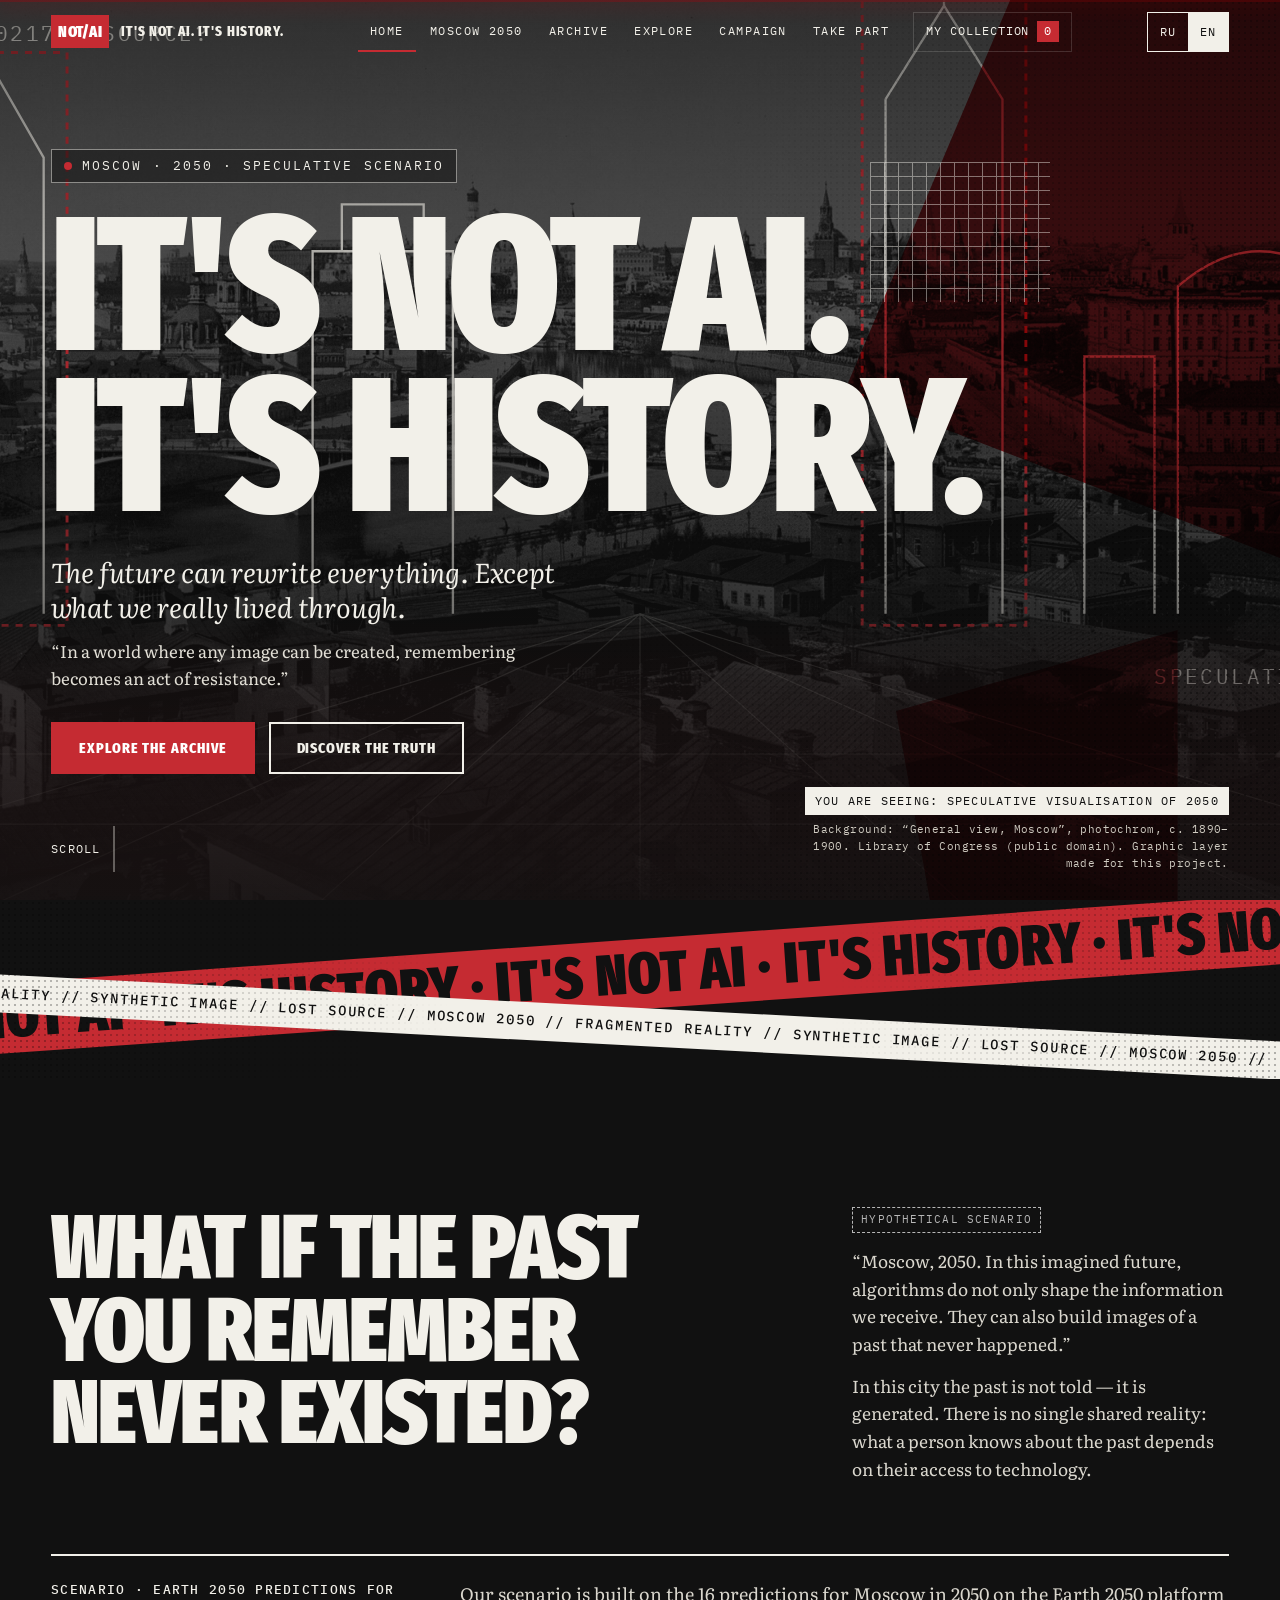
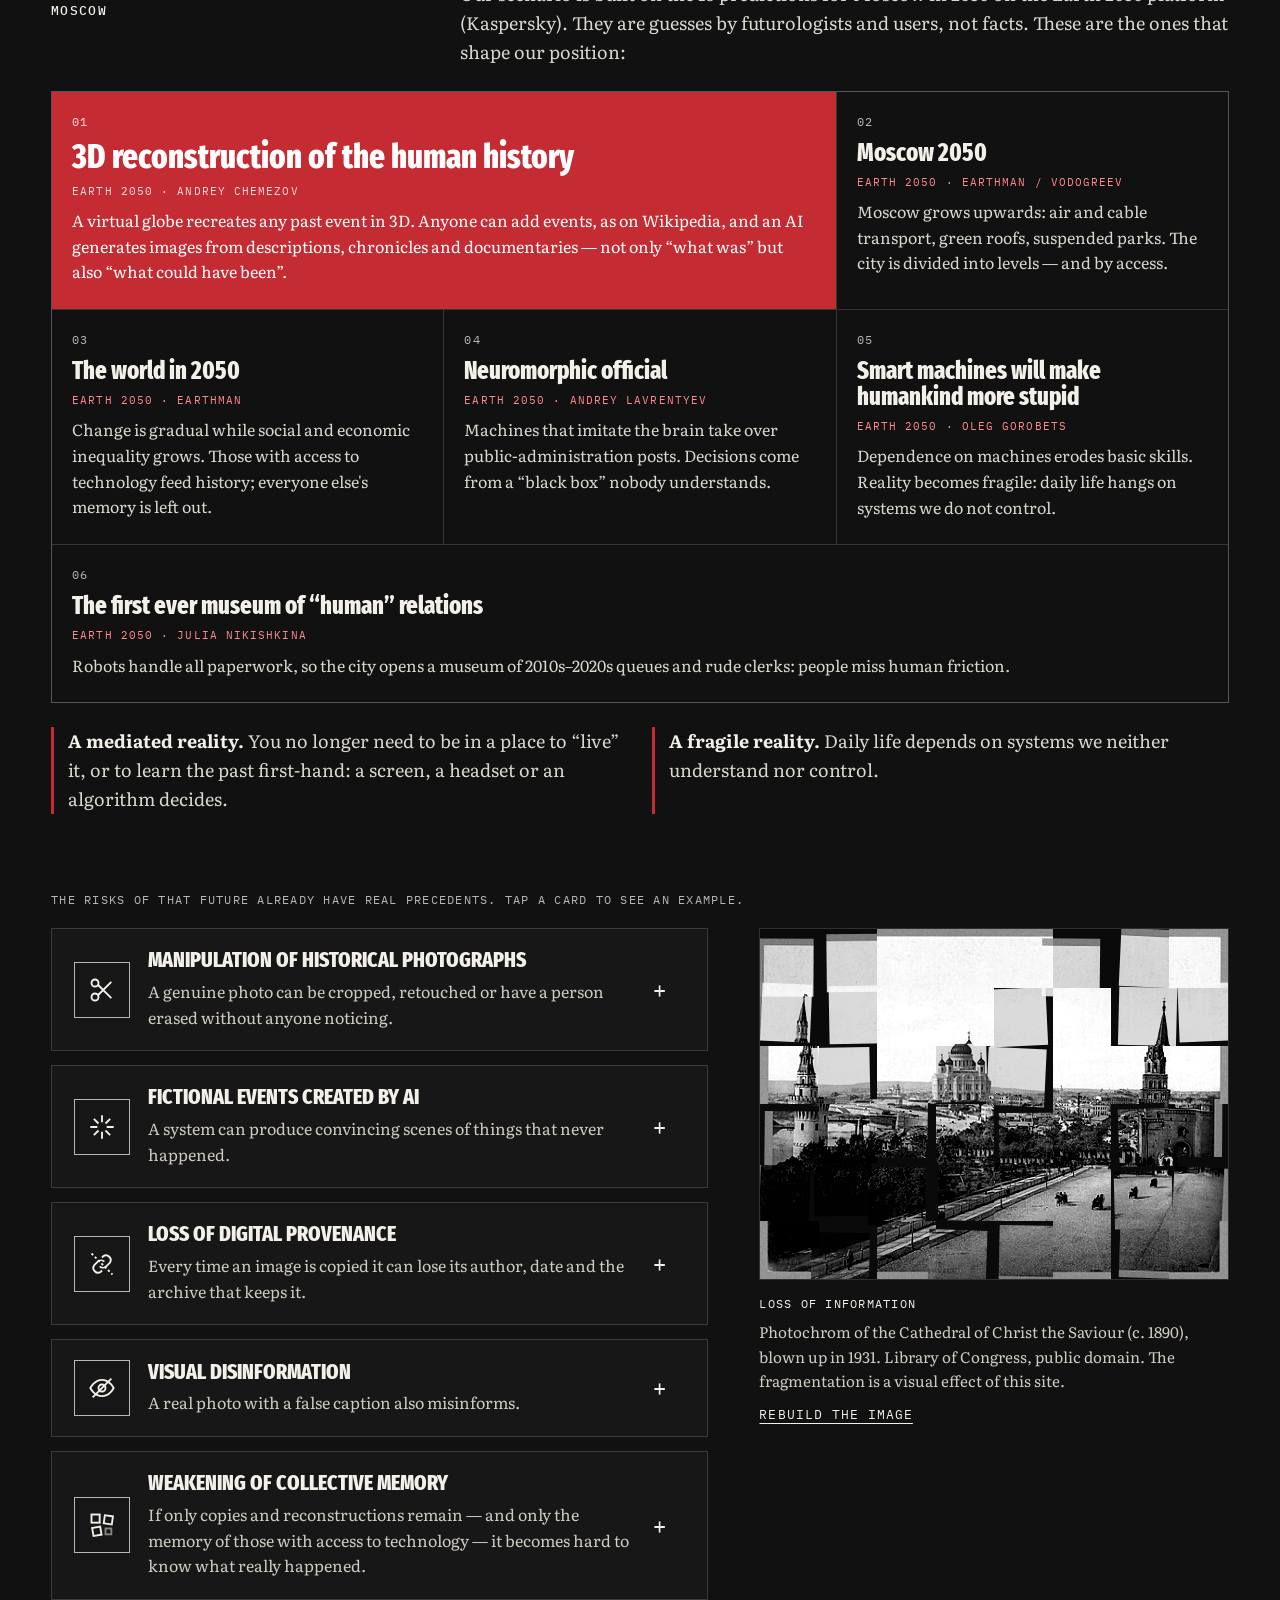
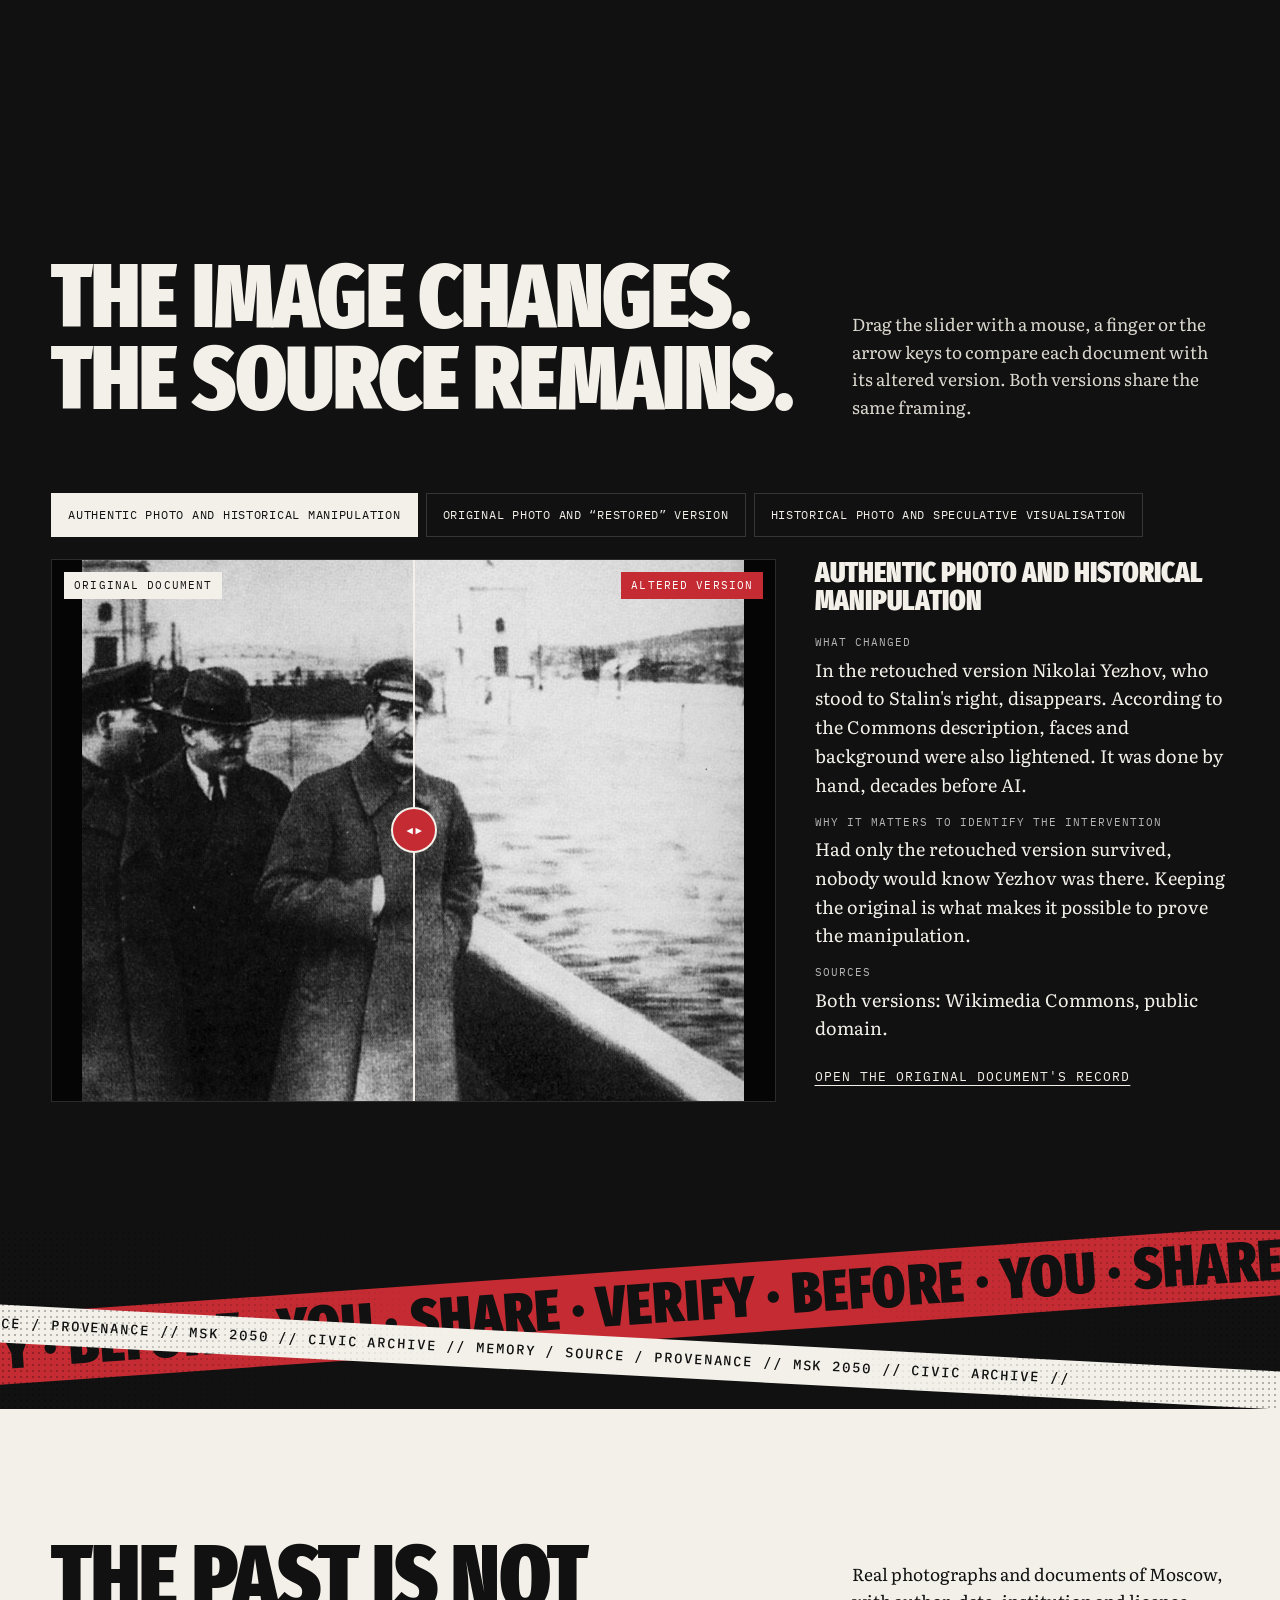
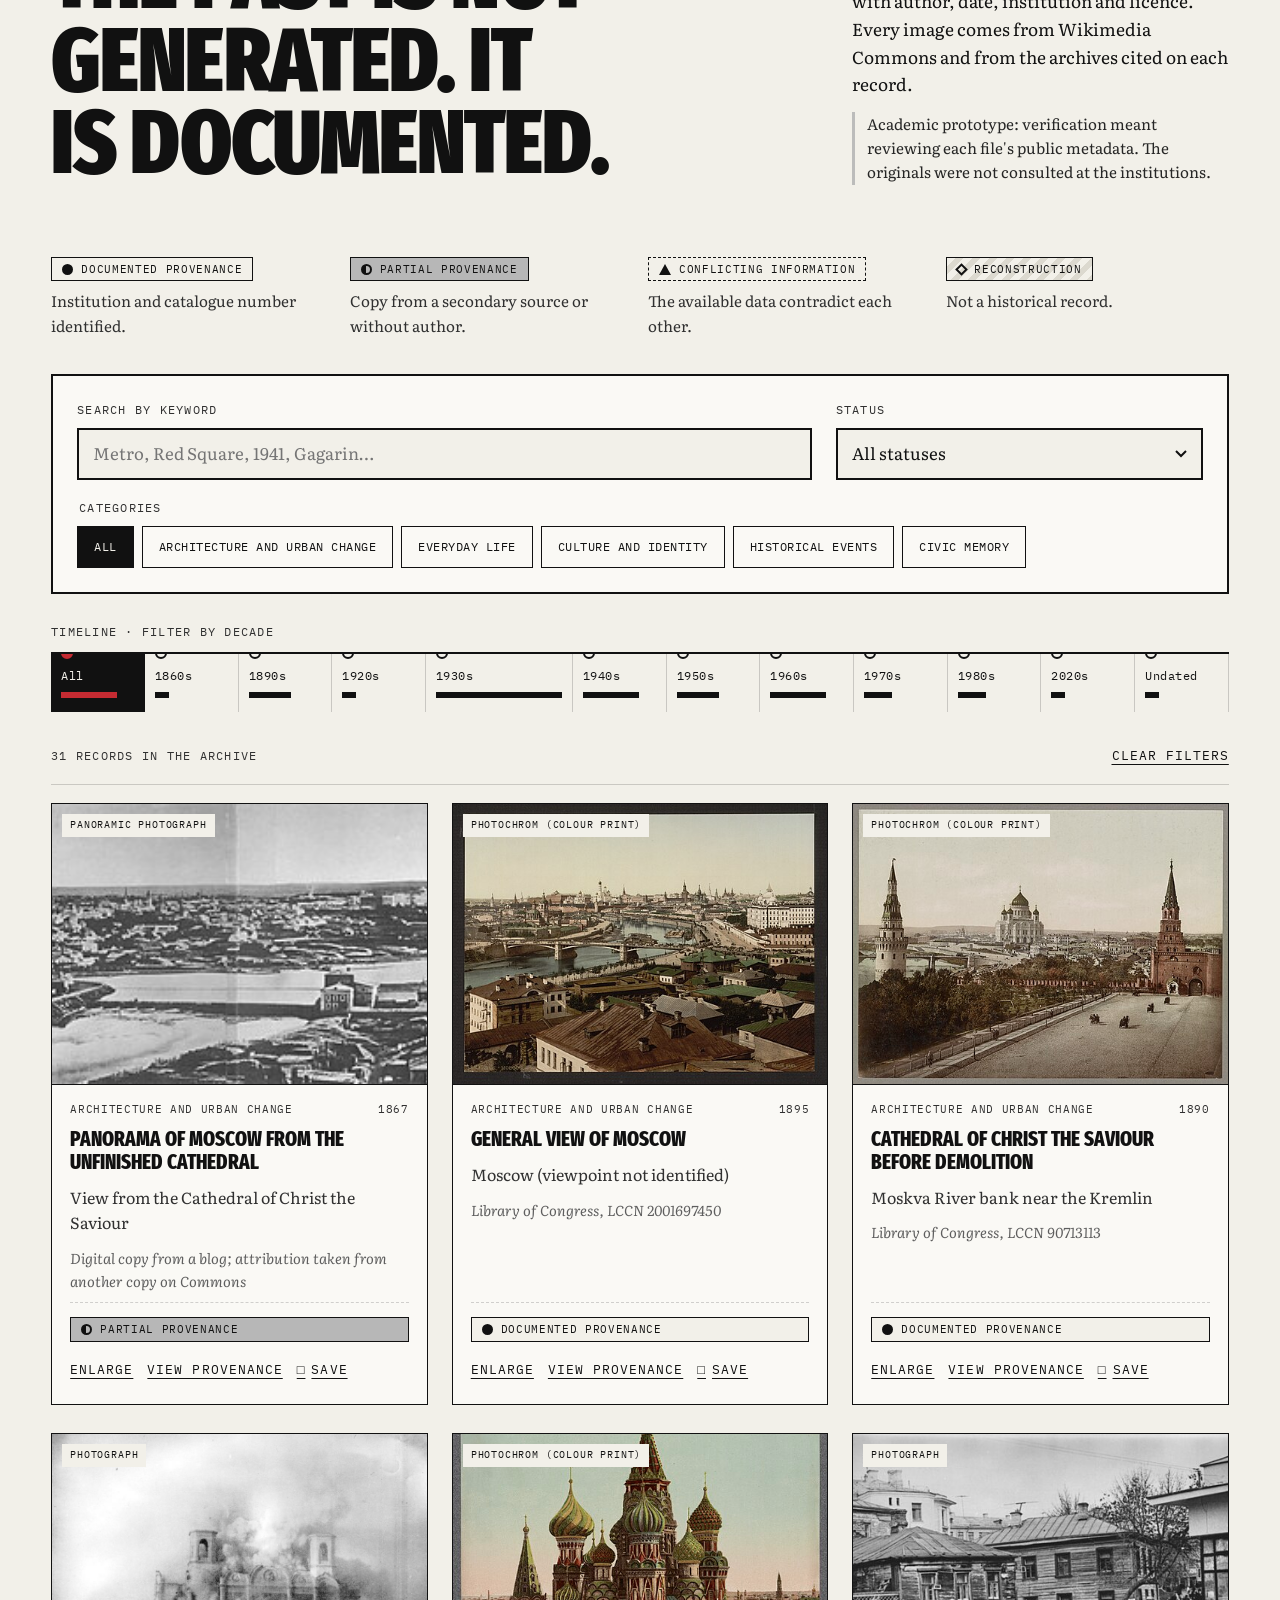
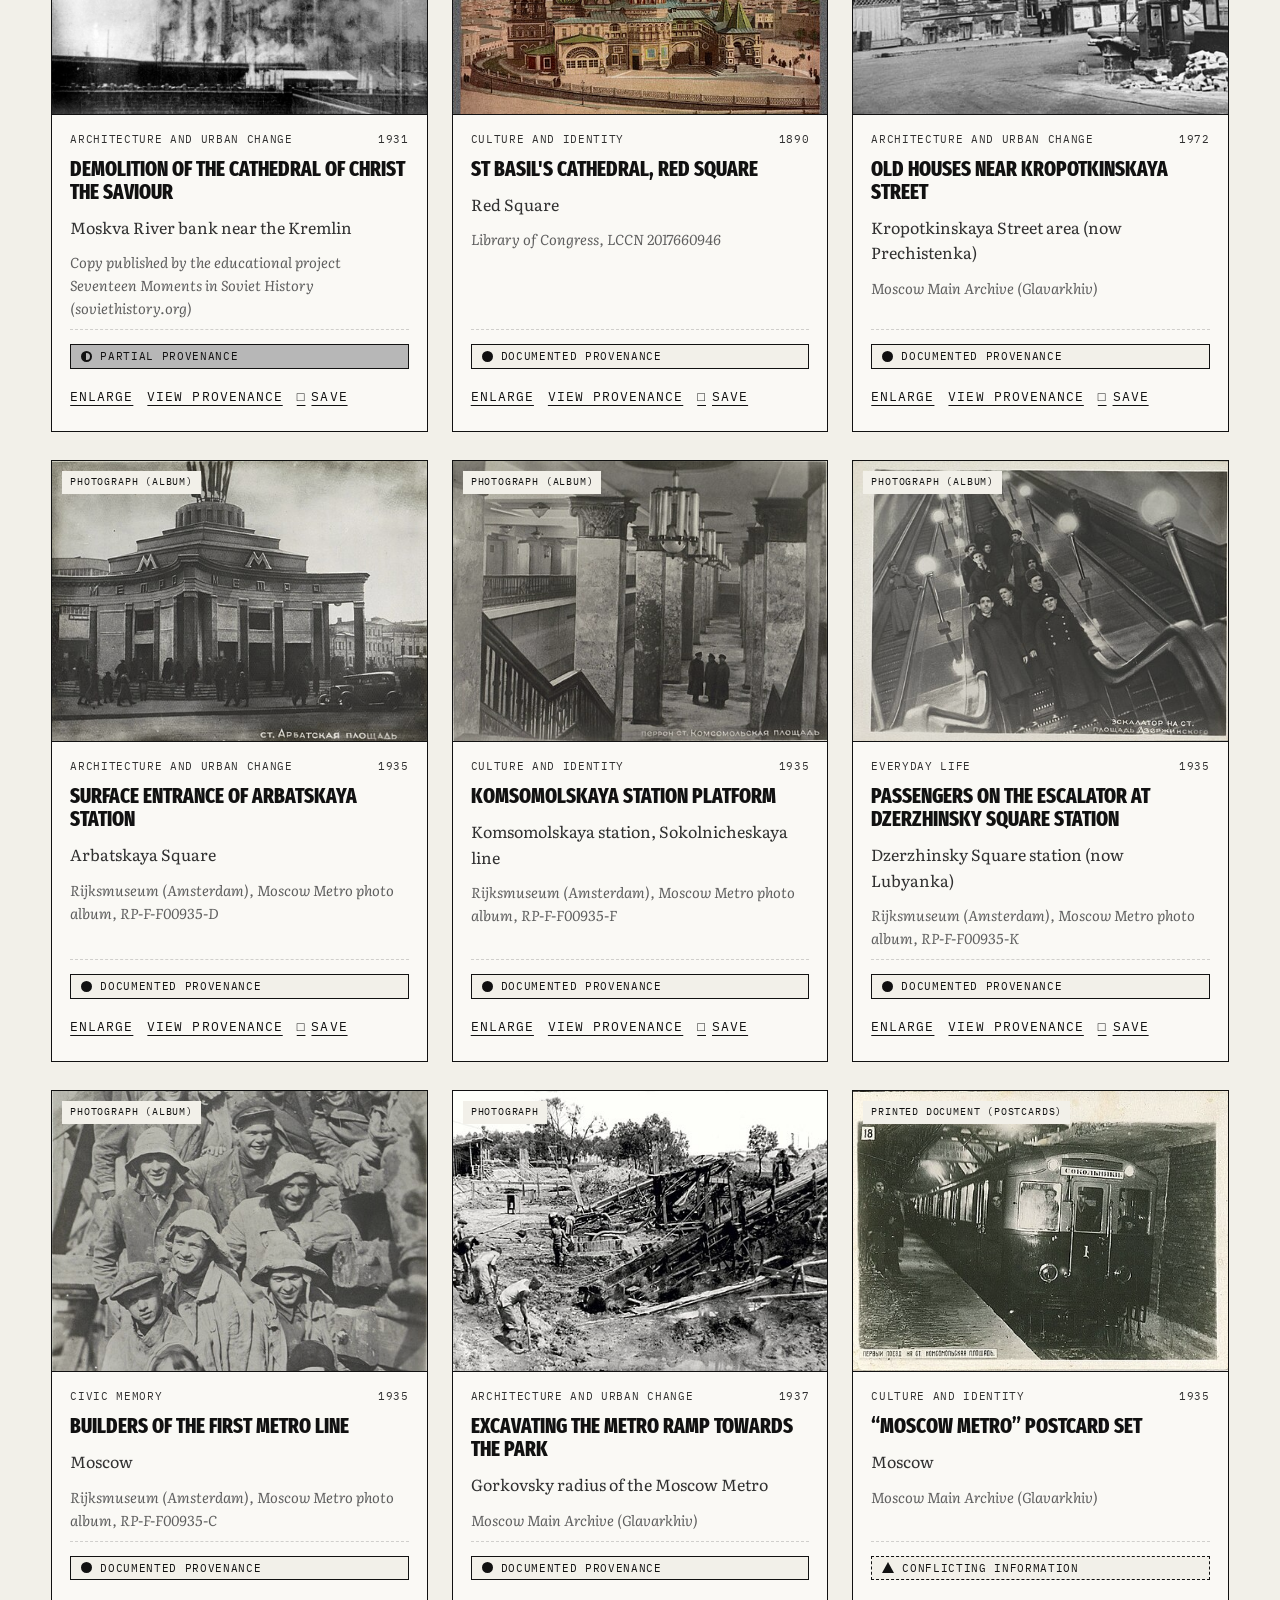
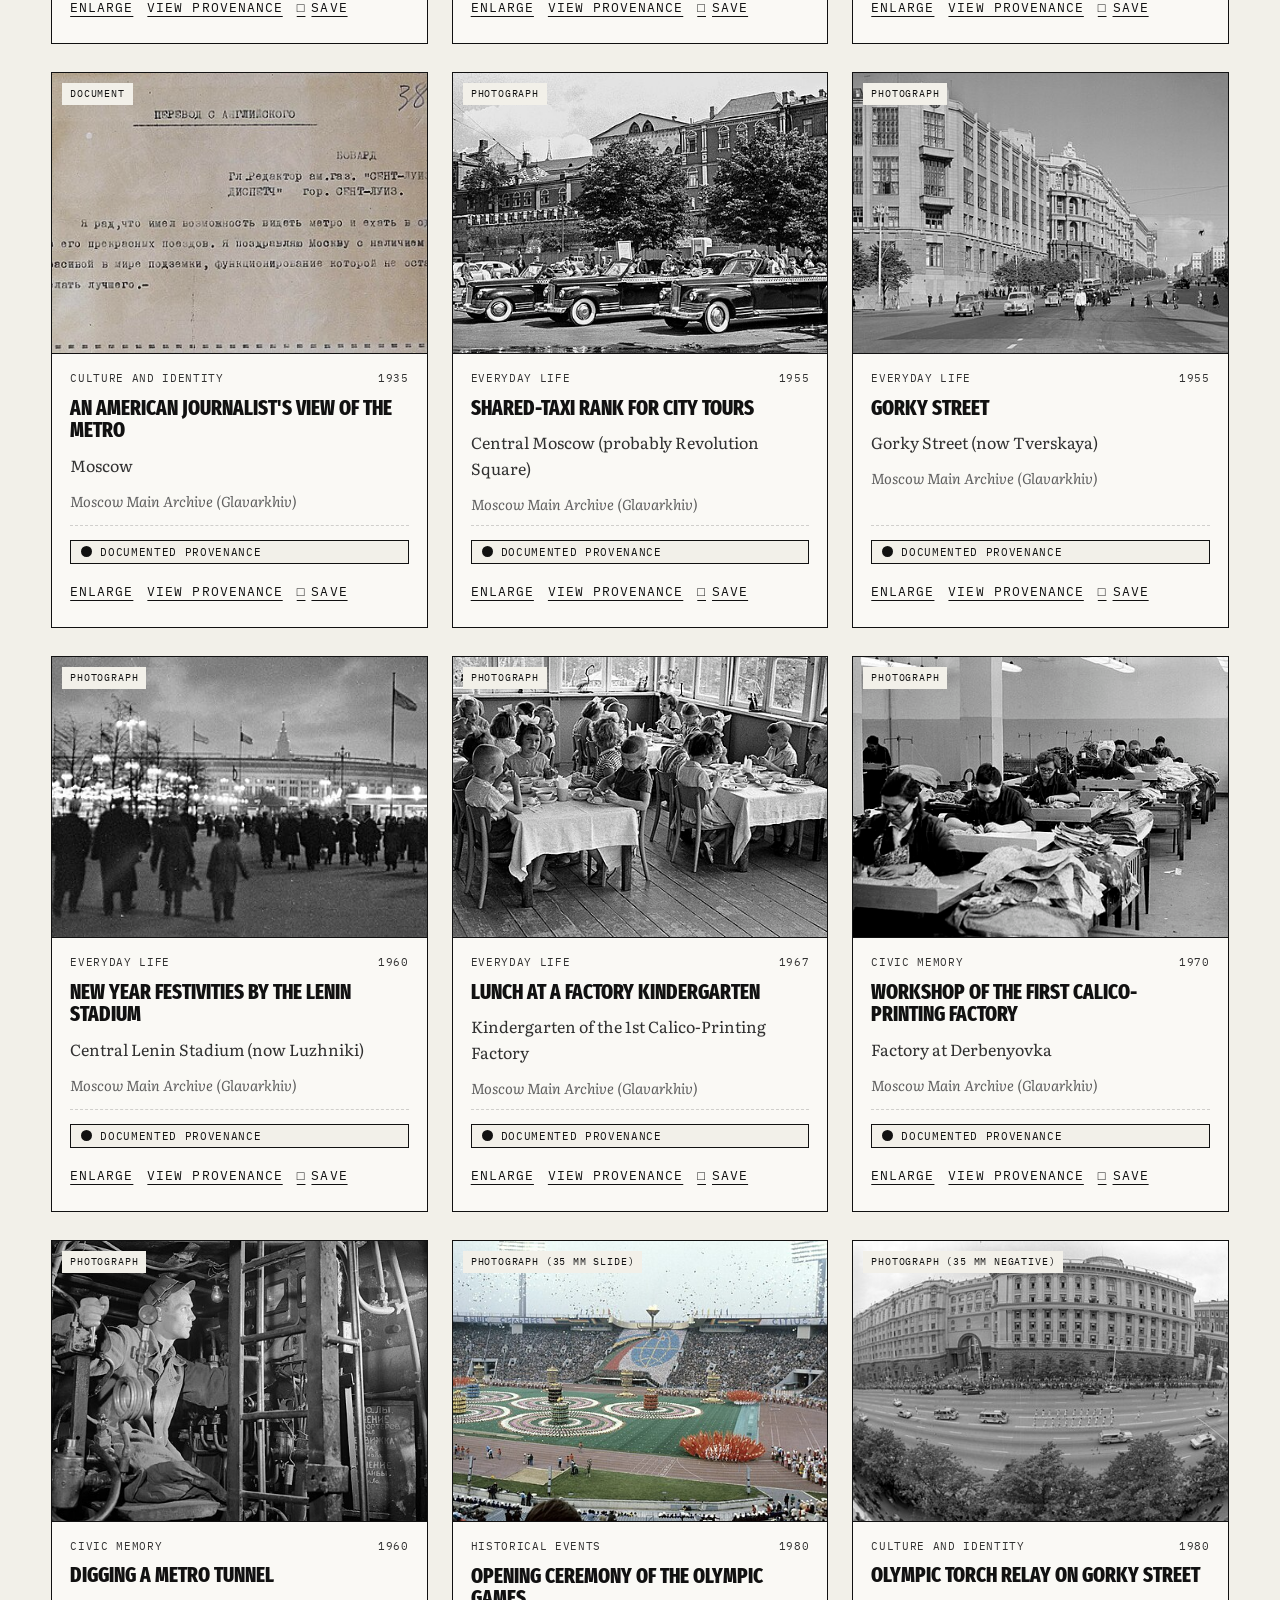
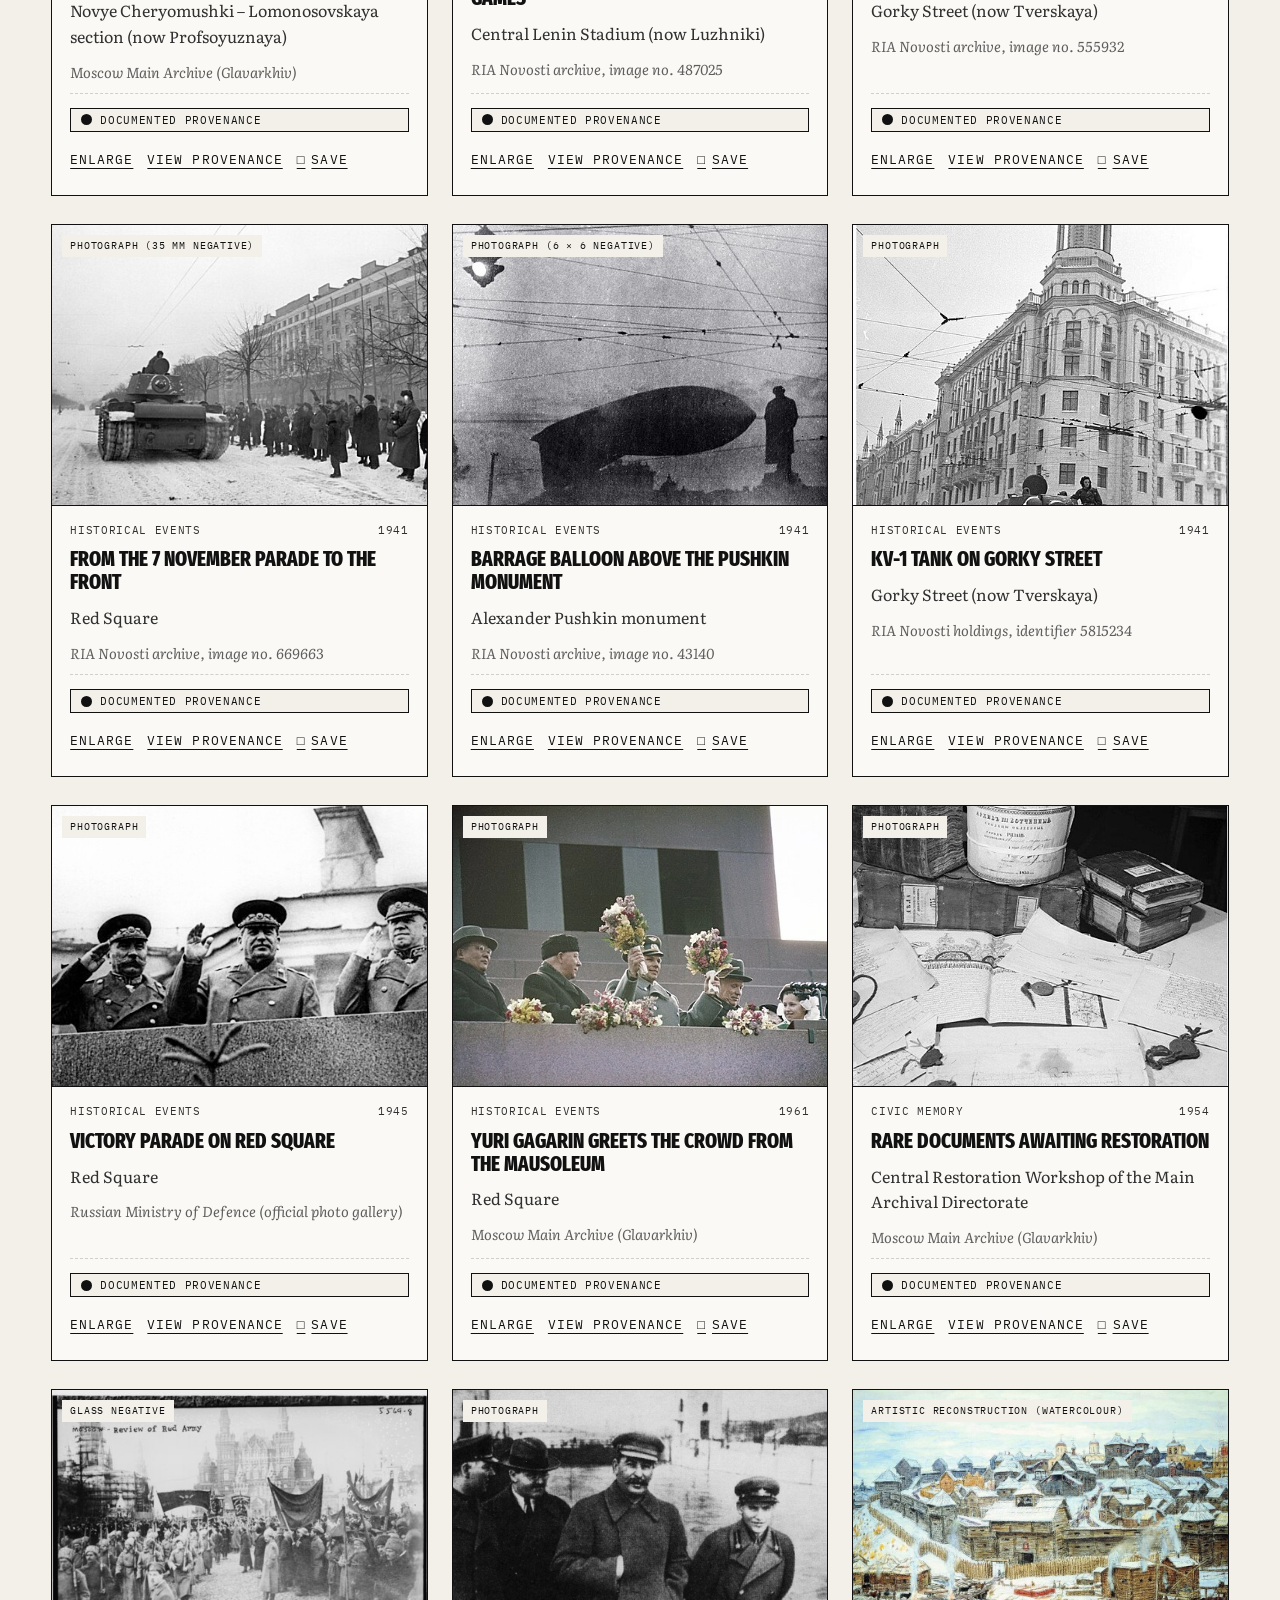
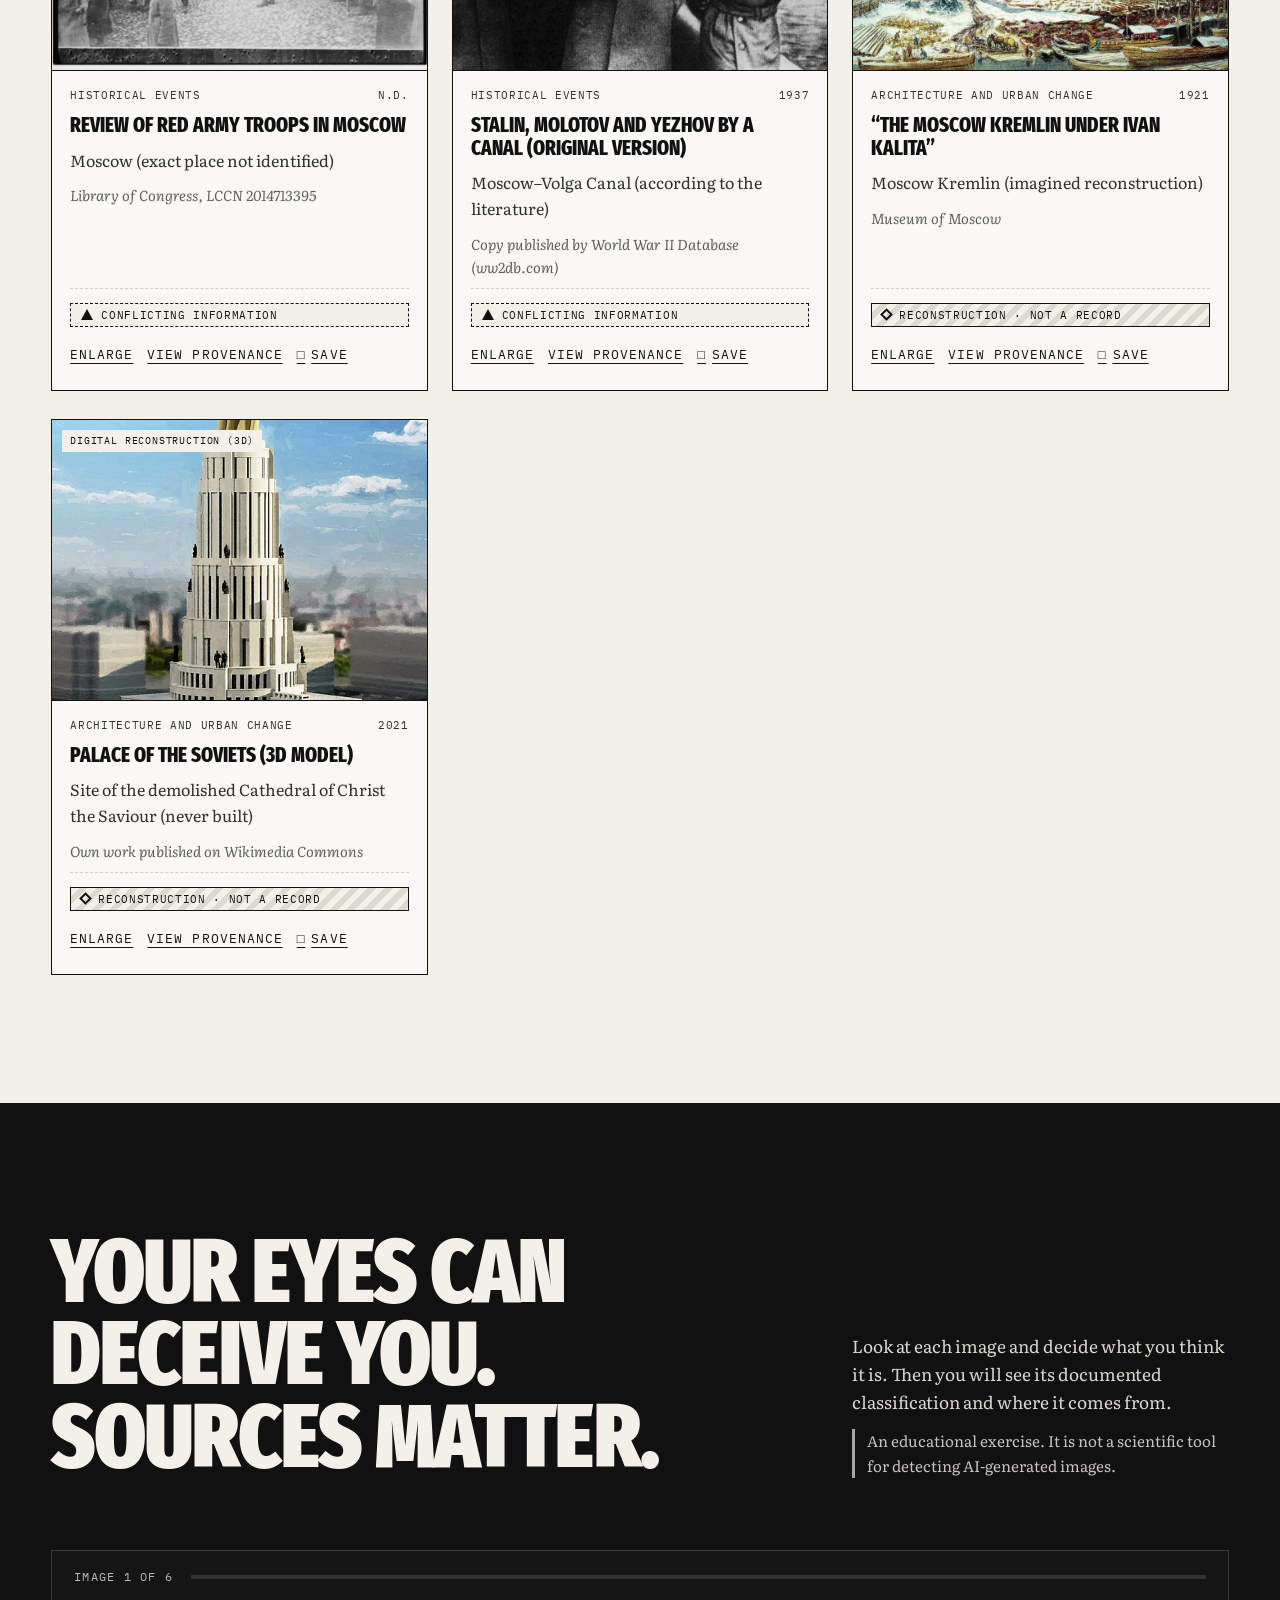
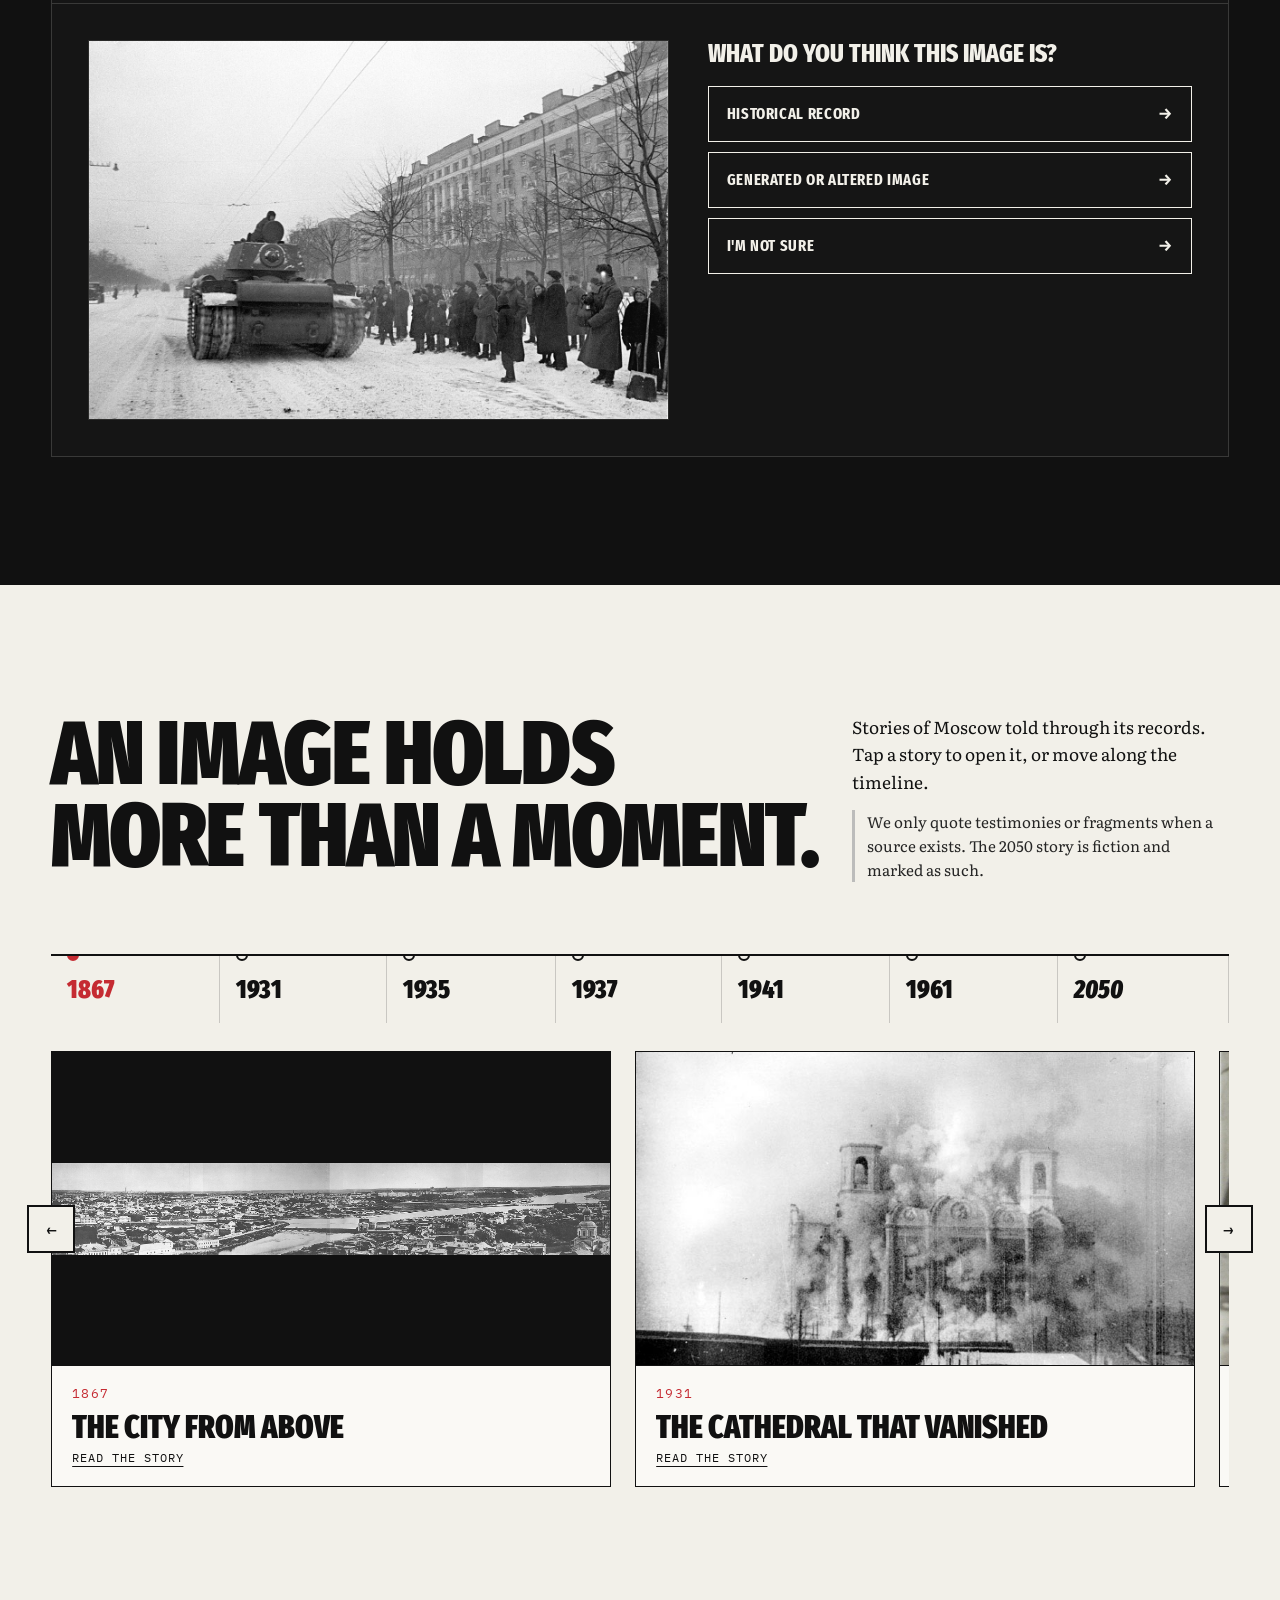
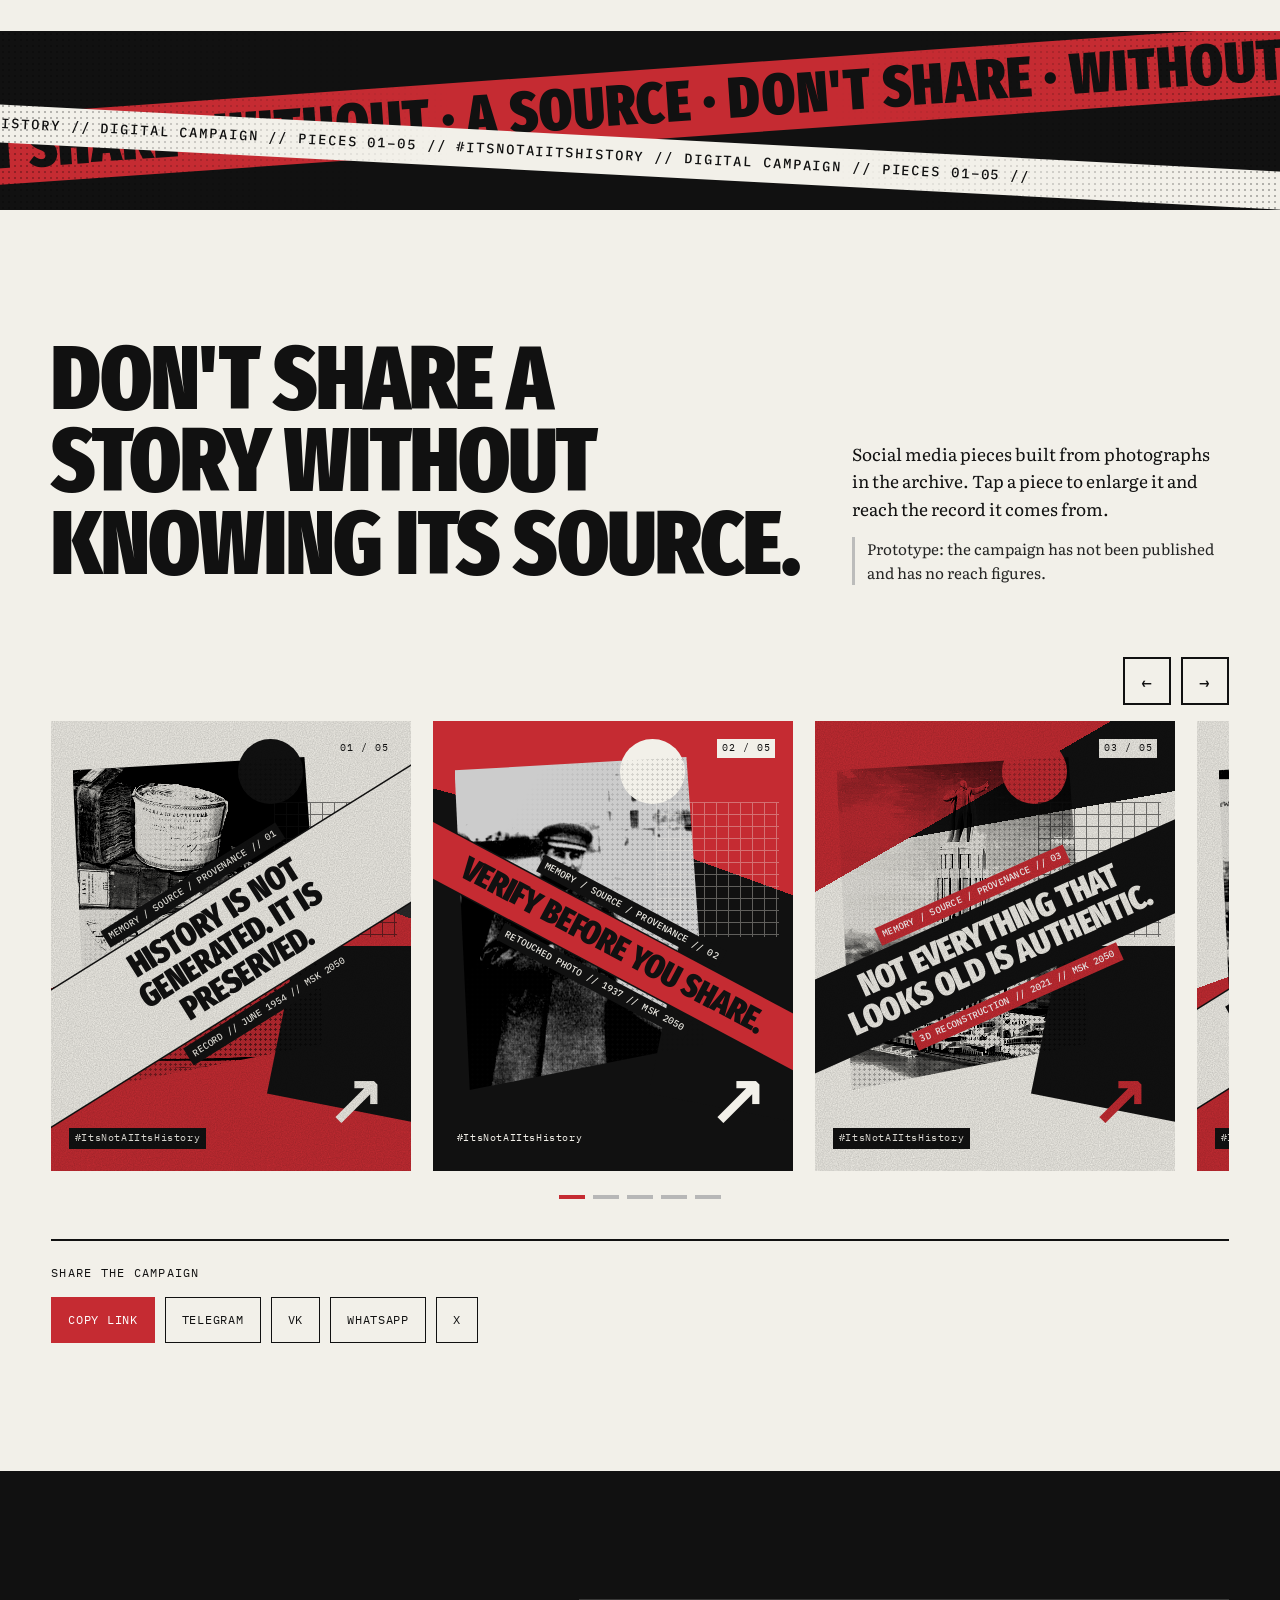
==== commit 7e56a18e: "Moscú 2050: tipografía estática para cirílico, títulos de predicciones en ruso y sin celda vacía" ====
--- a/moscu-2050/en.html
+++ b/moscu-2050/en.html
@@ -17,7 +17,7 @@
   <link rel="icon" href="img/favicon.svg" type="image/svg+xml">
   <link rel="preconnect" href="https://fonts.googleapis.com">
   <link rel="preconnect" href="https://fonts.gstatic.com" crossorigin>
-  <link href="https://fonts.googleapis.com/css2?family=Roboto+Flex:opsz,wdth,wght@8..144,25..151,400..1000&family=IBM+Plex+Mono:wght@400;500&family=Literata:ital,opsz,wght@0,7..72,400..600;1,7..72,400&display=swap" rel="stylesheet">
+  <link href="https://fonts.googleapis.com/css2?family=Fira+Sans+Extra+Condensed:wght@600;700;800;900&family=IBM+Plex+Mono:wght@400;500&family=Literata:ital,opsz,wght@0,7..72,400..600;1,7..72,400&display=swap" rel="stylesheet">
   <link rel="preload" as="image" href="img/archivo/vista-general-1890.jpg">
   <link rel="stylesheet" href="css/styles.css">
 </head>
--- a/moscu-2050/css/styles.css
+++ b/moscu-2050/css/styles.css
@@ -18,8 +18,10 @@
   --linea-osc: rgba(242, 240, 233, 0.16);
   --linea-cla: rgba(17, 17, 17, 0.18);
 
-  /* Fuentes con cirílico (ruso) y latín (inglés) */
-  --f-titular: "Roboto Flex", "Arial Narrow", system-ui, sans-serif;
+  /* Fuentes con cirílico (ruso) y latín (inglés).
+     Títulos: fuente estática (no variable) para evitar trazos internos
+     en letras cirílicas con partes superpuestas, como la «Ы». */
+  --f-titular: "Fira Sans Extra Condensed", "Arial Narrow", system-ui, sans-serif;
   --f-texto: "Literata", Georgia, "Times New Roman", serif;
   --f-mono: "IBM Plex Mono", ui-monospace, Consolas, monospace;
 
@@ -282,10 +284,12 @@
 .escenario__lista { list-style: none; display: grid; grid-template-columns: repeat(3, minmax(0, 1fr)); gap: 1px; background: var(--linea-osc); border: 1px solid var(--linea-osc); }
 .prediccion { background: var(--carbon); padding: 20px 20px 24px; display: grid; gap: 8px; align-content: start; font-size: 1rem; color: #DAD7CE; }
 .prediccion__num { color: var(--gris-cla); }
-.prediccion__titulo { font-family: var(--f-titular); font-weight: 800; font-stretch: 85%; font-size: 1.25rem; line-height: 1.1; color: var(--hueso); }
+.prediccion__titulo { font-family: var(--f-titular); font-weight: 800; font-size: 1.55rem; line-height: 1.05; color: var(--hueso); }
 .prediccion__autor { color: #FF8A8F; font-size: .68rem; }
 .prediccion--clave { background: var(--rojo); color: #fff; grid-column: span 2; }
-.prediccion--clave .prediccion__titulo { font-size: 1.6rem; color: #fff; }
+/* La última predicción ocupa la fila completa para que no quede una celda vacía */
+.prediccion:last-child { grid-column: 1 / -1; }
+.prediccion--clave .prediccion__titulo { font-size: 2.1rem; color: #fff; }
 .prediccion--clave .prediccion__autor, .prediccion--clave .prediccion__num { color: #fff; opacity: .85; }
 .escenario__postura { display: grid; grid-template-columns: 1fr 1fr; gap: 24px; }
 .escenario__postura p { padding-left: 14px; border-left: 3px solid var(--rojo); color: #DAD7CE; }
@@ -623,7 +627,7 @@
 .pieza__frase {
   display: inline-block; max-width: 94cqw;
   font-family: var(--f-titular); font-weight: 900; font-stretch: 62%;
-  font-size: 9.2cqw; line-height: .88; text-transform: uppercase; letter-spacing: -.01em; color: var(--carbon);
+  font-size: 9.2cqw; line-height: .98; text-transform: uppercase; letter-spacing: 0; color: var(--carbon);
 }
 .pieza__micro {
   display: inline-block; padding: .6cqw 1.6cqw; background: var(--carbon); color: var(--hueso);
